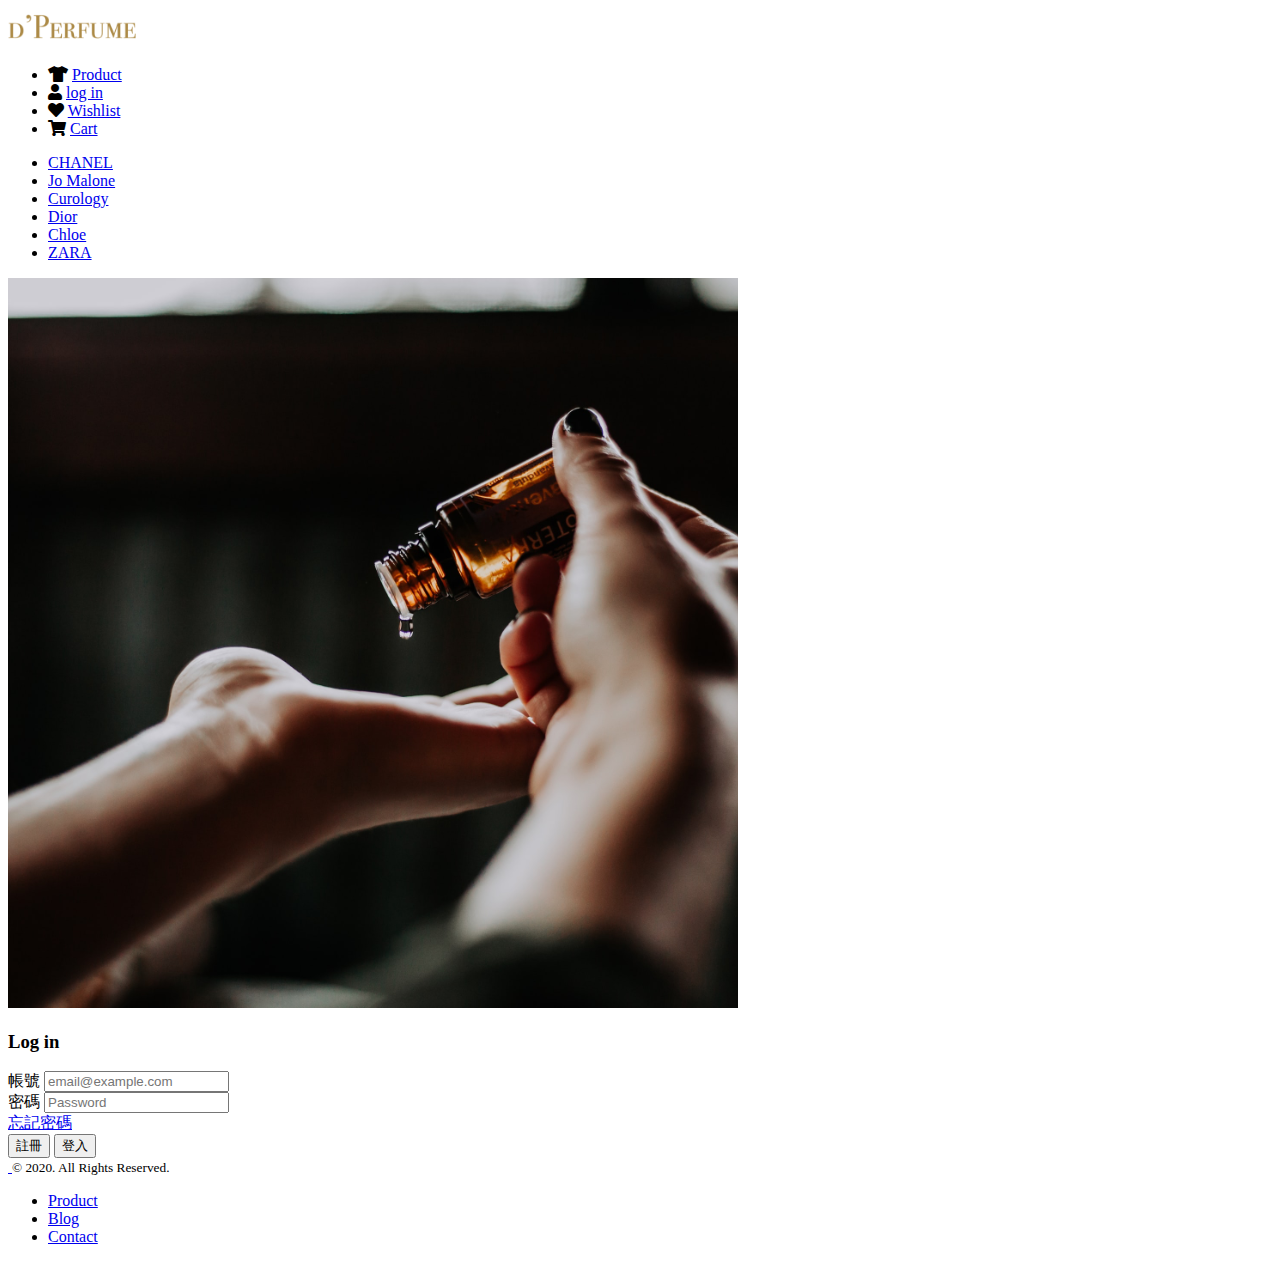
==== login.html @ bdcb9962 "登入畫面完成" ====
<!DOCTYPE html>
<html lang="en">

<head>
    <meta charset="UTF-8">
    <meta name="viewport" content="width=device-width, initial-scale=1.0">
    <link rel="stylesheet" href="css/all.css">
    <link rel="stylesheet" href="https://cdnjs.cloudflare.com/ajax/libs/font-awesome/5.14.0/css/all.min.css">
    <title>Document</title>
</head>

<body>
    <div class="container">
        <div class="row py-2">
            <div class="col-12 col-md-4 d-flex align-items-center">
                <a href="index.html">
                    <img class="mr-2 mr-md-8 img-fluid" src="img/Logo.png" alt="">
                </a>
            </div>
            <ul class="col-md-8 list-unstyled d-flex justify-content-end align-items-center mb-0 navList">
                <li class="nav-item d-flex align-items-center">
                    <i class="fas fa-tshirt text-info"></i>
                    <a class="nav-link text-info" href="product.html">Product</a>
                </li>
                <li class="nav-item d-flex align-items-center">
                    <i class="fas fa-user text-info"></i>
                    <a class="nav-link text-info" href="#">log in</a>
                </li>
                <li class="nav-item d-flex align-items-center">
                    <i class="fas fa-heart text-info"></i>
                    <a class="nav-link text-info" href="#">Wishlist</a>
                </li>
                <li class="nav-item d-flex align-items-center">
                    <i class="fas fa-shopping-cart text-info"></i>
                    <a class="nav-link text-info" href="#">Cart</a>
                </li>
            </ul>
        </div>
    </div>
    <div class="bg-primary mb-5">
        <div class="container">
            <div class="row">
                <ul class="nav col-10 list-unstyled">
                    <li class="nav-item">
                        <a class="nav-link text-white" href="#">CHANEL</a>
                    </li>
                    <li class="nav-item">
                        <a class="nav-link text-white" href="#">Jo Malone</a>
                    </li>
                    <li class="nav-item">
                        <a class="nav-link text-white" href="#">Curology</a>
                    </li>
                    <li class="nav-item">
                        <a class="nav-link text-white" href="#">Dior</a>
                    </li>
                    <li class="nav-item">
                        <a class="nav-link text-white" href="#">Chloe</a>
                    </li>
                    <li class="nav-item">
                        <a class="nav-link text-white" href="#">ZARA</a>
                    </li>
                </ul>
            </div>
        </div>
    </div>


    <div class="container mb-5">
        <div class="row  align-items-center">
            <div class="col-12 col-md-8">
                <img class="img-fluid" src="img/login.png" alt="">
            </div>

            <div class="col-12 col-md-4">
                <div class=" align-items-center">
                    <h3 class="mb-3">Log in</h3>
                    <form class="align-items-center">
                        <div class="form-group">
                            <label for="exampleInputEmail1">帳號</label>
                            <input type="email" class="form-control" id="exampleInputEmail1"
                                aria-describedby="emailHelp" placeholder="email@example.com">
                        </div>

                        <div class="form-group mb-4">
                            <label for="exampleInputPassword1">密碼</label>
                            <input type="password" class="form-control" id="exampleInputPassword1"
                                placeholder="Password">
                        </div>

                        <div class="d-flex justify-content-between align-items-center">
                            <a href="#">忘記密碼</a>
                            <div class="button">
                                <button class="btn btn-outline-primary my-2 my-sm-0" type="register">註冊</button>
                                <button class="btn btn-primary my-2 my-sm-0" type="login">登入</button>
                            </div>
                        </div>
                    </form>
                </div>
            </div>
        </div>
    </div>


    <div class="container-fluid footer">
        <div class="bg-primary">
            <div class="container py-3">
                <div class="row">
                    <div class="col-12 col-md-8 d-flex align-items-center">
                        <a href="index.html">
                            <img class="mr-2 mr-md-8 img-fluid" src="img/logo_white.png" alt="">
                        </a>
                        <small class="text-white">© 2020. All Rights Reserved.</small>
                    </div>
                    <ul class="col-md-4 list-unstyled d-flex justify-content-end align-items-center mb-0 navList">
                        <li><a href="product.html" class="text-white">Product</a></li>
                        <li><a href="#" class="text-white">Blog</a></li>
                        <li><a href="#" class="text-white">Contact</a></li>
                    </ul>
                </div>
            </div>
        </div>
    </div>
</body>

</html>
---- css/all.css ----
/* No CSS *//*# sourceMappingURL=all.css.map */
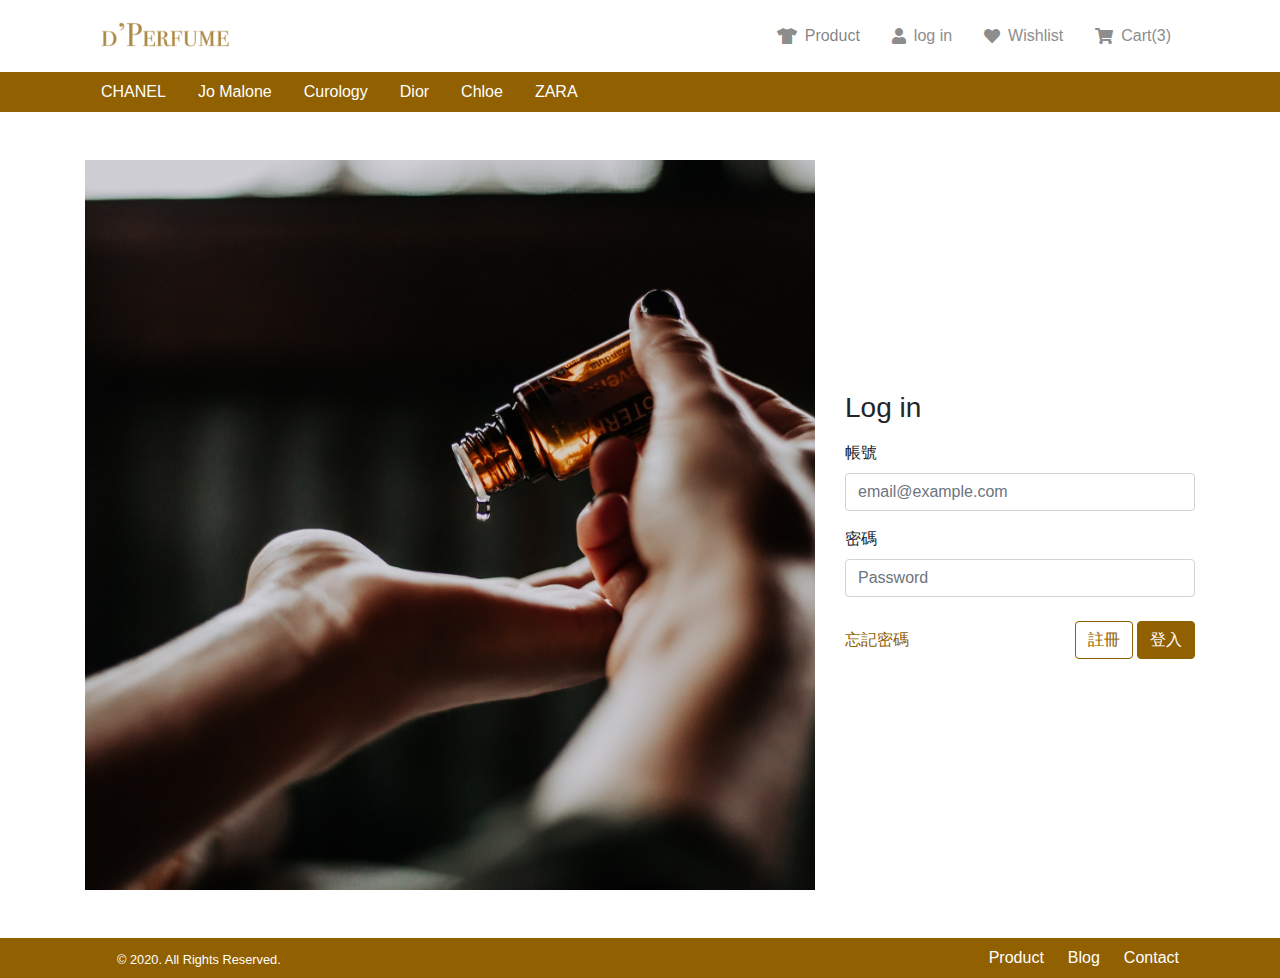
==== commit e6d7bd74: "更新header" ====
--- a/login.html
+++ b/login.html
@@ -6,41 +6,80 @@
     <meta name="viewport" content="width=device-width, initial-scale=1.0">
     <link rel="stylesheet" href="css/all.css">
     <link rel="stylesheet" href="https://cdnjs.cloudflare.com/ajax/libs/font-awesome/5.14.0/css/all.min.css">
-    <title>Document</title>
+    <title>d'Perfume -登入-</title>
 </head>
 
 <body>
+
+    <!--header-->
     <div class="container">
-        <div class="row py-2">
-            <div class="col-12 col-md-4 d-flex align-items-center">
-                <a href="index.html">
-                    <img class="mr-2 mr-md-8 img-fluid" src="img/Logo.png" alt="">
+        <nav class="navbar navbar-expand-lg navbar-light">
+            <h1 class="navbar-brand col-4 logo mt-2">
+                <a href="index.html">d'Perfume</a>
+            </h1>
+
+            <div class="collapse navbar-collapse justify-content-end" id="navbarTogglerDemo">
+                <ul class="navbar-nav">
+                    <li class="nav-item d-flex align-items-center mr-4">
+                        <i class="fas fa-tshirt text-gray"></i>
+                        <a class="nav-link text-gary" href="product.html">Product</a>
+                    </li>
+                    <li class="nav-item d-flex align-items-center mr-4">
+                        <i class="fas fa-user text-gray"></i>
+                        <a class="nav-link text-gray" href="login.html">log in</a>
+                    </li>
+                    <li class="nav-item d-flex align-items-center mr-4">
+                        <i class="fas fa-heart text-gray"></i>
+                        <a class="nav-link text-gray" href="#">Wishlist</a>
+                    </li>
+                    <li class="nav-item d-flex align-items-center">
+                        <i class="fas fa-shopping-cart text-gray"></i>
+                        <a class="nav-link text-gray" href="#">Cart(3)</a>
+                    </li>
+                </ul>
+            </div>
+
+            <div class="d-lg-none d-flex">
+                <a href="#" class="cart d-flex align-items-center mr-2">
+                    <i class="fas fa fa-shopping-cart text-gray"></i>
+                    <span
+                        class="cart-basket d-flex align-items-center justify-content-center bg-primary text-white">3</span>
                 </a>
+                <button class="navbar-toggler border-0 btn" type="button" data-toggle="collapse"
+                    data-target="#navbarTogglerDemo02" aria-controls="navbarSupportedContent" aria-expanded="false"
+                    aria-label="Toggle navigation">
+                    <span class="navbar-toggler-icon"></span>
+                </button>
             </div>
-            <ul class="col-md-8 list-unstyled d-flex justify-content-end align-items-center mb-0 navList">
-                <li class="nav-item d-flex align-items-center">
-                    <i class="fas fa-tshirt text-info"></i>
-                    <a class="nav-link text-info" href="product.html">Product</a>
-                </li>
-                <li class="nav-item d-flex align-items-center">
-                    <i class="fas fa-user text-info"></i>
-                    <a class="nav-link text-info" href="#">log in</a>
-                </li>
-                <li class="nav-item d-flex align-items-center">
-                    <i class="fas fa-heart text-info"></i>
-                    <a class="nav-link text-info" href="#">Wishlist</a>
-                </li>
-                <li class="nav-item d-flex align-items-center">
-                    <i class="fas fa-shopping-cart text-info"></i>
-                    <a class="nav-link text-info" href="#">Cart</a>
-                </li>
-            </ul>
-        </div>
+        </nav>
     </div>
+
+    <!--header 漢堡選單列表-->
+    <div class="container-fluid px-0 navbar-collapse collapse" id="navbarTogglerDemo02">
+        <ul class="navbar-nav">
+            <li class="nav-item bg-secondary text-center border-bottom border-white">
+                <a class="nav-link text-white py-3" href="product.html">Product</a>
+            </li>
+            <li class="nav-item bg-secondary text-center border-bottom border-white">
+                <a class="nav-link text-white py-3" href="#">Wishlist</a>
+            </li>
+            <li class="nav-item bg-secondary text-center border-bottom border-white">
+                <a class="nav-link text-white py-3" href="#">Blog</a>
+            </li>
+            <li class="nav-item bg-secondary text-center border-bottom border-white">
+                <a class="nav-link text-white py-3" href="#">Contact</a>
+            </li>
+            <li class="nav-item bg-secondary text-center">
+                <a class="nav-link text-white py-3" href="login.html">Log in</a>
+            </li>
+        </ul>
+    </div>
+
+    <!--品牌選單-->
     <div class="bg-primary mb-5">
         <div class="container">
-            <div class="row">
-                <ul class="nav col-10 list-unstyled">
+            <div class="row no-gutters">
+                <ul class="nav list-unstyled">
                     <li class="nav-item">
                         <a class="nav-link text-white" href="#">CHANEL</a>
                     </li>
@@ -90,8 +129,8 @@
                         <div class="d-flex justify-content-between align-items-center">
                             <a href="#">忘記密碼</a>
                             <div class="button">
-                                <button class="btn btn-outline-primary my-2 my-sm-0" type="register">註冊</button>
-                                <button class="btn btn-primary my-2 my-sm-0" type="login">登入</button>
+                                <button class="btn btn-outline-primary my-2 my-sm-0" type="button">註冊</button>
+                                <button class="btn btn-primary my-2 my-sm-0" type="button" onclick="location.href='myPage.html'">登入</button>
                             </div>
                         </div>
                     </form>
@@ -101,25 +140,46 @@
     </div>
 
 
-    <div class="container-fluid footer">
-        <div class="bg-primary">
-            <div class="container py-3">
-                <div class="row">
-                    <div class="col-12 col-md-8 d-flex align-items-center">
-                        <a href="index.html">
-                            <img class="mr-2 mr-md-8 img-fluid" src="img/logo_white.png" alt="">
-                        </a>
-                        <small class="text-white">© 2020. All Rights Reserved.</small>
-                    </div>
-                    <ul class="col-md-4 list-unstyled d-flex justify-content-end align-items-center mb-0 navList">
-                        <li><a href="product.html" class="text-white">Product</a></li>
-                        <li><a href="#" class="text-white">Blog</a></li>
-                        <li><a href="#" class="text-white">Contact</a></li>
+    <!--footer-->
+    <div class="bg-primary">
+        <div class="container">
+            <nav class="navbar navbar-expand-lg navbar-light">
+                <div class="d-flex align-items-center">
+                    <a href="index.html">
+                        <img class="mr-3" src="img/logo_white.png" alt="">
+                    </a>
+                    <small class="text-white mt-1">© 2020. All Rights Reserved.</small>
+                </div>
+                <div class="collapse navbar-collapse justify-content-end">
+                    <ul class="navbar-nav">
+                        <li class="nav-item mr-4">
+                            <a href="product.html" class="text-white">Product</a>
+                        </li>
+                        <li class="nav-item mr-4">
+                            <a href="#" class="text-white">Blog</a>
+                        </li>
+                        <li class="nav-item">
+                            <a href="#" class="text-white">Contact</a>
+                        </li>
                     </ul>
                 </div>
-            </div>
+            </nav>
         </div>
     </div>
+
+
+
+    <script src="https://code.jquery.com/jquery-3.2.1.slim.min.js"
+        integrity="sha384-KJ3o2DKtIkvYIK3UENzmM7KCkRr/rE9/Qpg6aAZGJwFDMVNA/GpGFF93hXpG5KkN"
+        crossorigin="anonymous"></script>
+    <script src="https://cdnjs.cloudflare.com/ajax/libs/popper.js/1.12.9/umd/popper.min.js"
+        integrity="sha384-ApNbgh9B+Y1QKtv3Rn7W3mgPxhU9K/ScQsAP7hUibX39j7fakFPskvXusvfa0b4Q"
+        crossorigin="anonymous"></script>
+    <script src="https://maxcdn.bootstrapcdn.com/bootstrap/4.0.0/js/bootstrap.min.js"
+        integrity="sha384-JZR6Spejh4U02d8jOt6vLEHfe/JQGiRRSQQxSfFWpi1MquVdAyjUar5+76PVCmYl"
+        crossorigin="anonymous"></script>
+
+
 </body>
 
 </html>--- a/css/all.css
+++ b/css/all.css
@@ -1 +1,11240 @@
-/* No CSS *//*# sourceMappingURL=all.css.map */+/*!
+ * Bootstrap v4.5.2 (https://getbootstrap.com/)
+ * Copyright 2011-2020 The Bootstrap Authors
+ * Copyright 2011-2020 Twitter, Inc.
+ * Licensed under MIT (https://github.com/twbs/bootstrap/blob/main/LICENSE)
+ */
+:root {
+  --blue: #007bff;
+  --indigo: #6610f2;
+  --purple: #6f42c1;
+  --pink: #e83e8c;
+  --red: #dc3545;
+  --orange: #fd7e14;
+  --yellow: #ffc107;
+  --green: #28a745;
+  --teal: #20c997;
+  --cyan: #17a2b8;
+  --white: #fff;
+  --gray: #8D8D8D;
+  --gray-dark: #343a40;
+  --coffee: #916000;
+  --black: #000;
+  --primary: #916000;
+  --secondary: #adb5bd;
+  --success: #28a745;
+  --info: #17a2b8;
+  --warning: #ffc107;
+  --danger: #dc3545;
+  --light: #f8f9fa;
+  --dark: #343a40;
+  --black: #000;
+  --gray: #8D8D8D;
+  --breakpoint-xs: 0;
+  --breakpoint-sm: 576px;
+  --breakpoint-md: 768px;
+  --breakpoint-lg: 992px;
+  --breakpoint-xl: 1200px;
+  --font-family-sans-serif: -apple-system, BlinkMacSystemFont, "Segoe UI", "Microsoft JhengHei", Roboto, "Helvetica Neue", Arial, sans-serif;
+  --font-family-monospace: SFMono-Regular, Menlo, Monaco, Consolas, "Liberation Mono", "Courier New", monospace;
+}
+
+*,
+*::before,
+*::after {
+  -webkit-box-sizing: border-box;
+          box-sizing: border-box;
+}
+
+html {
+  font-family: sans-serif;
+  line-height: 1.15;
+  -webkit-text-size-adjust: 100%;
+  -webkit-tap-highlight-color: rgba(0, 0, 0, 0);
+}
+
+article, aside, figcaption, figure, footer, header, hgroup, main, nav, section {
+  display: block;
+}
+
+body {
+  margin: 0;
+  font-family: -apple-system, BlinkMacSystemFont, "Segoe UI", "Microsoft JhengHei", Roboto, "Helvetica Neue", Arial, sans-serif;
+  font-size: 1rem;
+  font-weight: 400;
+  line-height: 1.5;
+  color: #212529;
+  text-align: left;
+  background-color: #fff;
+}
+
+[tabindex="-1"]:focus:not(:focus-visible) {
+  outline: 0 !important;
+}
+
+hr {
+  -webkit-box-sizing: content-box;
+          box-sizing: content-box;
+  height: 0;
+  overflow: visible;
+}
+
+h1, h2, h3, h4, h5, h6 {
+  margin-top: 0;
+  margin-bottom: 0.5rem;
+}
+
+p {
+  margin-top: 0;
+  margin-bottom: 1rem;
+}
+
+abbr[title],
+abbr[data-original-title] {
+  text-decoration: underline;
+  -webkit-text-decoration: underline dotted;
+          text-decoration: underline dotted;
+  cursor: help;
+  border-bottom: 0;
+  text-decoration-skip-ink: none;
+}
+
+address {
+  margin-bottom: 1rem;
+  font-style: normal;
+  line-height: inherit;
+}
+
+ol,
+ul,
+dl {
+  margin-top: 0;
+  margin-bottom: 1rem;
+}
+
+ol ol,
+ul ul,
+ol ul,
+ul ol {
+  margin-bottom: 0;
+}
+
+dt {
+  font-weight: 700;
+}
+
+dd {
+  margin-bottom: .5rem;
+  margin-left: 0;
+}
+
+blockquote {
+  margin: 0 0 1rem;
+}
+
+b,
+strong {
+  font-weight: bolder;
+}
+
+small {
+  font-size: 80%;
+}
+
+sub,
+sup {
+  position: relative;
+  font-size: 75%;
+  line-height: 0;
+  vertical-align: baseline;
+}
+
+sub {
+  bottom: -.25em;
+}
+
+sup {
+  top: -.5em;
+}
+
+a {
+  color: #916000;
+  text-decoration: none;
+  background-color: transparent;
+}
+
+a:hover {
+  color: #452d00;
+  text-decoration: underline;
+}
+
+a:not([href]):not([class]) {
+  color: inherit;
+  text-decoration: none;
+}
+
+a:not([href]):not([class]):hover {
+  color: inherit;
+  text-decoration: none;
+}
+
+pre,
+code,
+kbd,
+samp {
+  font-family: SFMono-Regular, Menlo, Monaco, Consolas, "Liberation Mono", "Courier New", monospace;
+  font-size: 1em;
+}
+
+pre {
+  margin-top: 0;
+  margin-bottom: 1rem;
+  overflow: auto;
+  -ms-overflow-style: scrollbar;
+}
+
+figure {
+  margin: 0 0 1rem;
+}
+
+img {
+  vertical-align: middle;
+  border-style: none;
+}
+
+svg {
+  overflow: hidden;
+  vertical-align: middle;
+}
+
+table {
+  border-collapse: collapse;
+}
+
+caption {
+  padding-top: 0.75rem;
+  padding-bottom: 0.75rem;
+  color: #6c757d;
+  text-align: left;
+  caption-side: bottom;
+}
+
+th {
+  text-align: inherit;
+}
+
+label {
+  display: inline-block;
+  margin-bottom: 0.5rem;
+}
+
+button {
+  border-radius: 0;
+}
+
+button:focus {
+  outline: 1px dotted;
+  outline: 5px auto -webkit-focus-ring-color;
+}
+
+input,
+button,
+select,
+optgroup,
+textarea {
+  margin: 0;
+  font-family: inherit;
+  font-size: inherit;
+  line-height: inherit;
+}
+
+button,
+input {
+  overflow: visible;
+}
+
+button,
+select {
+  text-transform: none;
+}
+
+[role="button"] {
+  cursor: pointer;
+}
+
+select {
+  word-wrap: normal;
+}
+
+button,
+[type="button"],
+[type="reset"],
+[type="submit"] {
+  -webkit-appearance: button;
+}
+
+button:not(:disabled),
+[type="button"]:not(:disabled),
+[type="reset"]:not(:disabled),
+[type="submit"]:not(:disabled) {
+  cursor: pointer;
+}
+
+button::-moz-focus-inner,
+[type="button"]::-moz-focus-inner,
+[type="reset"]::-moz-focus-inner,
+[type="submit"]::-moz-focus-inner {
+  padding: 0;
+  border-style: none;
+}
+
+input[type="radio"],
+input[type="checkbox"] {
+  -webkit-box-sizing: border-box;
+          box-sizing: border-box;
+  padding: 0;
+}
+
+textarea {
+  overflow: auto;
+  resize: vertical;
+}
+
+fieldset {
+  min-width: 0;
+  padding: 0;
+  margin: 0;
+  border: 0;
+}
+
+legend {
+  display: block;
+  width: 100%;
+  max-width: 100%;
+  padding: 0;
+  margin-bottom: .5rem;
+  font-size: 1.5rem;
+  line-height: inherit;
+  color: inherit;
+  white-space: normal;
+}
+
+progress {
+  vertical-align: baseline;
+}
+
+[type="number"]::-webkit-inner-spin-button,
+[type="number"]::-webkit-outer-spin-button {
+  height: auto;
+}
+
+[type="search"] {
+  outline-offset: -2px;
+  -webkit-appearance: none;
+}
+
+[type="search"]::-webkit-search-decoration {
+  -webkit-appearance: none;
+}
+
+::-webkit-file-upload-button {
+  font: inherit;
+  -webkit-appearance: button;
+}
+
+output {
+  display: inline-block;
+}
+
+summary {
+  display: list-item;
+  cursor: pointer;
+}
+
+template {
+  display: none;
+}
+
+[hidden] {
+  display: none !important;
+}
+
+h1, h2, h3, h4, h5, h6,
+.h1, .h2, .h3, .h4, .h5, .h6 {
+  margin-bottom: 0.5rem;
+  font-weight: 500;
+  line-height: 1.2;
+}
+
+h1, .h1 {
+  font-size: 2.5rem;
+}
+
+h2, .h2 {
+  font-size: 2rem;
+}
+
+h3, .h3 {
+  font-size: 1.75rem;
+}
+
+h4, .h4 {
+  font-size: 1.5rem;
+}
+
+h5, .h5 {
+  font-size: 1.25rem;
+}
+
+h6, .h6 {
+  font-size: 1rem;
+}
+
+.lead {
+  font-size: 1.25rem;
+  font-weight: 300;
+}
+
+.display-1 {
+  font-size: 6rem;
+  font-weight: 300;
+  line-height: 1.2;
+}
+
+.display-2 {
+  font-size: 5.5rem;
+  font-weight: 300;
+  line-height: 1.2;
+}
+
+.display-3 {
+  font-size: 4.5rem;
+  font-weight: 300;
+  line-height: 1.2;
+}
+
+.display-4 {
+  font-size: 3.5rem;
+  font-weight: 300;
+  line-height: 1.2;
+}
+
+hr {
+  margin-top: 1rem;
+  margin-bottom: 1rem;
+  border: 0;
+  border-top: 1px solid rgba(0, 0, 0, 0.1);
+}
+
+small,
+.small {
+  font-size: 80%;
+  font-weight: 400;
+}
+
+mark,
+.mark {
+  padding: 0.2em;
+  background-color: #fcf8e3;
+}
+
+.list-unstyled {
+  padding-left: 0;
+  list-style: none;
+}
+
+.list-inline {
+  padding-left: 0;
+  list-style: none;
+}
+
+.list-inline-item {
+  display: inline-block;
+}
+
+.list-inline-item:not(:last-child) {
+  margin-right: 0.5rem;
+}
+
+.initialism {
+  font-size: 90%;
+  text-transform: uppercase;
+}
+
+.blockquote {
+  margin-bottom: 1rem;
+  font-size: 1.25rem;
+}
+
+.blockquote-footer {
+  display: block;
+  font-size: 80%;
+  color: #6c757d;
+}
+
+.blockquote-footer::before {
+  content: "\2014\00A0";
+}
+
+.img-fluid {
+  max-width: 100%;
+  height: auto;
+}
+
+.img-thumbnail {
+  padding: 0.25rem;
+  background-color: #fff;
+  border: 1px solid #dee2e6;
+  border-radius: 0.25rem;
+  max-width: 100%;
+  height: auto;
+}
+
+.figure {
+  display: inline-block;
+}
+
+.figure-img {
+  margin-bottom: 0.5rem;
+  line-height: 1;
+}
+
+.figure-caption {
+  font-size: 90%;
+  color: #6c757d;
+}
+
+code {
+  font-size: 87.5%;
+  color: #e83e8c;
+  word-wrap: break-word;
+}
+
+a > code {
+  color: inherit;
+}
+
+kbd {
+  padding: 0.2rem 0.4rem;
+  font-size: 87.5%;
+  color: #fff;
+  background-color: #212529;
+  border-radius: 0.2rem;
+}
+
+kbd kbd {
+  padding: 0;
+  font-size: 100%;
+  font-weight: 700;
+}
+
+pre {
+  display: block;
+  font-size: 87.5%;
+  color: #212529;
+}
+
+pre code {
+  font-size: inherit;
+  color: inherit;
+  word-break: normal;
+}
+
+.pre-scrollable {
+  max-height: 340px;
+  overflow-y: scroll;
+}
+
+.container,
+.container-fluid,
+.container-sm,
+.container-md,
+.container-lg,
+.container-xl {
+  width: 100%;
+  padding-right: 15px;
+  padding-left: 15px;
+  margin-right: auto;
+  margin-left: auto;
+}
+
+@media (min-width: 576px) {
+  .container, .container-sm {
+    max-width: 540px;
+  }
+}
+
+@media (min-width: 768px) {
+  .container, .container-sm, .container-md {
+    max-width: 720px;
+  }
+}
+
+@media (min-width: 992px) {
+  .container, .container-sm, .container-md, .container-lg {
+    max-width: 960px;
+  }
+}
+
+@media (min-width: 1200px) {
+  .container, .container-sm, .container-md, .container-lg, .container-xl {
+    max-width: 1140px;
+  }
+}
+
+.row {
+  display: -webkit-box;
+  display: -ms-flexbox;
+  display: flex;
+  -ms-flex-wrap: wrap;
+      flex-wrap: wrap;
+  margin-right: -15px;
+  margin-left: -15px;
+}
+
+.no-gutters {
+  margin-right: 0;
+  margin-left: 0;
+}
+
+.no-gutters > .col,
+.no-gutters > [class*="col-"] {
+  padding-right: 0;
+  padding-left: 0;
+}
+
+.col-1, .col-2, .col-3, .col-4, .col-5, .col-6, .col-7, .col-8, .col-9, .col-10, .col-11, .col-12, .col,
+.col-auto, .col-sm-1, .col-sm-2, .col-sm-3, .col-sm-4, .col-sm-5, .col-sm-6, .col-sm-7, .col-sm-8, .col-sm-9, .col-sm-10, .col-sm-11, .col-sm-12, .col-sm,
+.col-sm-auto, .col-md-1, .col-md-2, .col-md-3, .col-md-4, .col-md-5, .col-md-6, .col-md-7, .col-md-8, .col-md-9, .col-md-10, .col-md-11, .col-md-12, .col-md,
+.col-md-auto, .col-lg-1, .col-lg-2, .col-lg-3, .col-lg-4, .col-lg-5, .col-lg-6, .col-lg-7, .col-lg-8, .col-lg-9, .col-lg-10, .col-lg-11, .col-lg-12, .col-lg,
+.col-lg-auto, .col-xl-1, .col-xl-2, .col-xl-3, .col-xl-4, .col-xl-5, .col-xl-6, .col-xl-7, .col-xl-8, .col-xl-9, .col-xl-10, .col-xl-11, .col-xl-12, .col-xl,
+.col-xl-auto {
+  position: relative;
+  width: 100%;
+  padding-right: 15px;
+  padding-left: 15px;
+}
+
+.col {
+  -ms-flex-preferred-size: 0;
+      flex-basis: 0;
+  -webkit-box-flex: 1;
+      -ms-flex-positive: 1;
+          flex-grow: 1;
+  max-width: 100%;
+}
+
+.row-cols-1 > * {
+  -webkit-box-flex: 0;
+      -ms-flex: 0 0 100%;
+          flex: 0 0 100%;
+  max-width: 100%;
+}
+
+.row-cols-2 > * {
+  -webkit-box-flex: 0;
+      -ms-flex: 0 0 50%;
+          flex: 0 0 50%;
+  max-width: 50%;
+}
+
+.row-cols-3 > * {
+  -webkit-box-flex: 0;
+      -ms-flex: 0 0 33.33333%;
+          flex: 0 0 33.33333%;
+  max-width: 33.33333%;
+}
+
+.row-cols-4 > * {
+  -webkit-box-flex: 0;
+      -ms-flex: 0 0 25%;
+          flex: 0 0 25%;
+  max-width: 25%;
+}
+
+.row-cols-5 > * {
+  -webkit-box-flex: 0;
+      -ms-flex: 0 0 20%;
+          flex: 0 0 20%;
+  max-width: 20%;
+}
+
+.row-cols-6 > * {
+  -webkit-box-flex: 0;
+      -ms-flex: 0 0 16.66667%;
+          flex: 0 0 16.66667%;
+  max-width: 16.66667%;
+}
+
+.col-auto {
+  -webkit-box-flex: 0;
+      -ms-flex: 0 0 auto;
+          flex: 0 0 auto;
+  width: auto;
+  max-width: 100%;
+}
+
+.col-1 {
+  -webkit-box-flex: 0;
+      -ms-flex: 0 0 8.33333%;
+          flex: 0 0 8.33333%;
+  max-width: 8.33333%;
+}
+
+.col-2 {
+  -webkit-box-flex: 0;
+      -ms-flex: 0 0 16.66667%;
+          flex: 0 0 16.66667%;
+  max-width: 16.66667%;
+}
+
+.col-3 {
+  -webkit-box-flex: 0;
+      -ms-flex: 0 0 25%;
+          flex: 0 0 25%;
+  max-width: 25%;
+}
+
+.col-4 {
+  -webkit-box-flex: 0;
+      -ms-flex: 0 0 33.33333%;
+          flex: 0 0 33.33333%;
+  max-width: 33.33333%;
+}
+
+.col-5 {
+  -webkit-box-flex: 0;
+      -ms-flex: 0 0 41.66667%;
+          flex: 0 0 41.66667%;
+  max-width: 41.66667%;
+}
+
+.col-6 {
+  -webkit-box-flex: 0;
+      -ms-flex: 0 0 50%;
+          flex: 0 0 50%;
+  max-width: 50%;
+}
+
+.col-7 {
+  -webkit-box-flex: 0;
+      -ms-flex: 0 0 58.33333%;
+          flex: 0 0 58.33333%;
+  max-width: 58.33333%;
+}
+
+.col-8 {
+  -webkit-box-flex: 0;
+      -ms-flex: 0 0 66.66667%;
+          flex: 0 0 66.66667%;
+  max-width: 66.66667%;
+}
+
+.col-9 {
+  -webkit-box-flex: 0;
+      -ms-flex: 0 0 75%;
+          flex: 0 0 75%;
+  max-width: 75%;
+}
+
+.col-10 {
+  -webkit-box-flex: 0;
+      -ms-flex: 0 0 83.33333%;
+          flex: 0 0 83.33333%;
+  max-width: 83.33333%;
+}
+
+.col-11 {
+  -webkit-box-flex: 0;
+      -ms-flex: 0 0 91.66667%;
+          flex: 0 0 91.66667%;
+  max-width: 91.66667%;
+}
+
+.col-12 {
+  -webkit-box-flex: 0;
+      -ms-flex: 0 0 100%;
+          flex: 0 0 100%;
+  max-width: 100%;
+}
+
+.order-first {
+  -webkit-box-ordinal-group: 0;
+      -ms-flex-order: -1;
+          order: -1;
+}
+
+.order-last {
+  -webkit-box-ordinal-group: 14;
+      -ms-flex-order: 13;
+          order: 13;
+}
+
+.order-0 {
+  -webkit-box-ordinal-group: 1;
+      -ms-flex-order: 0;
+          order: 0;
+}
+
+.order-1 {
+  -webkit-box-ordinal-group: 2;
+      -ms-flex-order: 1;
+          order: 1;
+}
+
+.order-2 {
+  -webkit-box-ordinal-group: 3;
+      -ms-flex-order: 2;
+          order: 2;
+}
+
+.order-3 {
+  -webkit-box-ordinal-group: 4;
+      -ms-flex-order: 3;
+          order: 3;
+}
+
+.order-4 {
+  -webkit-box-ordinal-group: 5;
+      -ms-flex-order: 4;
+          order: 4;
+}
+
+.order-5 {
+  -webkit-box-ordinal-group: 6;
+      -ms-flex-order: 5;
+          order: 5;
+}
+
+.order-6 {
+  -webkit-box-ordinal-group: 7;
+      -ms-flex-order: 6;
+          order: 6;
+}
+
+.order-7 {
+  -webkit-box-ordinal-group: 8;
+      -ms-flex-order: 7;
+          order: 7;
+}
+
+.order-8 {
+  -webkit-box-ordinal-group: 9;
+      -ms-flex-order: 8;
+          order: 8;
+}
+
+.order-9 {
+  -webkit-box-ordinal-group: 10;
+      -ms-flex-order: 9;
+          order: 9;
+}
+
+.order-10 {
+  -webkit-box-ordinal-group: 11;
+      -ms-flex-order: 10;
+          order: 10;
+}
+
+.order-11 {
+  -webkit-box-ordinal-group: 12;
+      -ms-flex-order: 11;
+          order: 11;
+}
+
+.order-12 {
+  -webkit-box-ordinal-group: 13;
+      -ms-flex-order: 12;
+          order: 12;
+}
+
+.offset-1 {
+  margin-left: 8.33333%;
+}
+
+.offset-2 {
+  margin-left: 16.66667%;
+}
+
+.offset-3 {
+  margin-left: 25%;
+}
+
+.offset-4 {
+  margin-left: 33.33333%;
+}
+
+.offset-5 {
+  margin-left: 41.66667%;
+}
+
+.offset-6 {
+  margin-left: 50%;
+}
+
+.offset-7 {
+  margin-left: 58.33333%;
+}
+
+.offset-8 {
+  margin-left: 66.66667%;
+}
+
+.offset-9 {
+  margin-left: 75%;
+}
+
+.offset-10 {
+  margin-left: 83.33333%;
+}
+
+.offset-11 {
+  margin-left: 91.66667%;
+}
+
+@media (min-width: 576px) {
+  .col-sm {
+    -ms-flex-preferred-size: 0;
+        flex-basis: 0;
+    -webkit-box-flex: 1;
+        -ms-flex-positive: 1;
+            flex-grow: 1;
+    max-width: 100%;
+  }
+  .row-cols-sm-1 > * {
+    -webkit-box-flex: 0;
+        -ms-flex: 0 0 100%;
+            flex: 0 0 100%;
+    max-width: 100%;
+  }
+  .row-cols-sm-2 > * {
+    -webkit-box-flex: 0;
+        -ms-flex: 0 0 50%;
+            flex: 0 0 50%;
+    max-width: 50%;
+  }
+  .row-cols-sm-3 > * {
+    -webkit-box-flex: 0;
+        -ms-flex: 0 0 33.33333%;
+            flex: 0 0 33.33333%;
+    max-width: 33.33333%;
+  }
+  .row-cols-sm-4 > * {
+    -webkit-box-flex: 0;
+        -ms-flex: 0 0 25%;
+            flex: 0 0 25%;
+    max-width: 25%;
+  }
+  .row-cols-sm-5 > * {
+    -webkit-box-flex: 0;
+        -ms-flex: 0 0 20%;
+            flex: 0 0 20%;
+    max-width: 20%;
+  }
+  .row-cols-sm-6 > * {
+    -webkit-box-flex: 0;
+        -ms-flex: 0 0 16.66667%;
+            flex: 0 0 16.66667%;
+    max-width: 16.66667%;
+  }
+  .col-sm-auto {
+    -webkit-box-flex: 0;
+        -ms-flex: 0 0 auto;
+            flex: 0 0 auto;
+    width: auto;
+    max-width: 100%;
+  }
+  .col-sm-1 {
+    -webkit-box-flex: 0;
+        -ms-flex: 0 0 8.33333%;
+            flex: 0 0 8.33333%;
+    max-width: 8.33333%;
+  }
+  .col-sm-2 {
+    -webkit-box-flex: 0;
+        -ms-flex: 0 0 16.66667%;
+            flex: 0 0 16.66667%;
+    max-width: 16.66667%;
+  }
+  .col-sm-3 {
+    -webkit-box-flex: 0;
+        -ms-flex: 0 0 25%;
+            flex: 0 0 25%;
+    max-width: 25%;
+  }
+  .col-sm-4 {
+    -webkit-box-flex: 0;
+        -ms-flex: 0 0 33.33333%;
+            flex: 0 0 33.33333%;
+    max-width: 33.33333%;
+  }
+  .col-sm-5 {
+    -webkit-box-flex: 0;
+        -ms-flex: 0 0 41.66667%;
+            flex: 0 0 41.66667%;
+    max-width: 41.66667%;
+  }
+  .col-sm-6 {
+    -webkit-box-flex: 0;
+        -ms-flex: 0 0 50%;
+            flex: 0 0 50%;
+    max-width: 50%;
+  }
+  .col-sm-7 {
+    -webkit-box-flex: 0;
+        -ms-flex: 0 0 58.33333%;
+            flex: 0 0 58.33333%;
+    max-width: 58.33333%;
+  }
+  .col-sm-8 {
+    -webkit-box-flex: 0;
+        -ms-flex: 0 0 66.66667%;
+            flex: 0 0 66.66667%;
+    max-width: 66.66667%;
+  }
+  .col-sm-9 {
+    -webkit-box-flex: 0;
+        -ms-flex: 0 0 75%;
+            flex: 0 0 75%;
+    max-width: 75%;
+  }
+  .col-sm-10 {
+    -webkit-box-flex: 0;
+        -ms-flex: 0 0 83.33333%;
+            flex: 0 0 83.33333%;
+    max-width: 83.33333%;
+  }
+  .col-sm-11 {
+    -webkit-box-flex: 0;
+        -ms-flex: 0 0 91.66667%;
+            flex: 0 0 91.66667%;
+    max-width: 91.66667%;
+  }
+  .col-sm-12 {
+    -webkit-box-flex: 0;
+        -ms-flex: 0 0 100%;
+            flex: 0 0 100%;
+    max-width: 100%;
+  }
+  .order-sm-first {
+    -webkit-box-ordinal-group: 0;
+        -ms-flex-order: -1;
+            order: -1;
+  }
+  .order-sm-last {
+    -webkit-box-ordinal-group: 14;
+        -ms-flex-order: 13;
+            order: 13;
+  }
+  .order-sm-0 {
+    -webkit-box-ordinal-group: 1;
+        -ms-flex-order: 0;
+            order: 0;
+  }
+  .order-sm-1 {
+    -webkit-box-ordinal-group: 2;
+        -ms-flex-order: 1;
+            order: 1;
+  }
+  .order-sm-2 {
+    -webkit-box-ordinal-group: 3;
+        -ms-flex-order: 2;
+            order: 2;
+  }
+  .order-sm-3 {
+    -webkit-box-ordinal-group: 4;
+        -ms-flex-order: 3;
+            order: 3;
+  }
+  .order-sm-4 {
+    -webkit-box-ordinal-group: 5;
+        -ms-flex-order: 4;
+            order: 4;
+  }
+  .order-sm-5 {
+    -webkit-box-ordinal-group: 6;
+        -ms-flex-order: 5;
+            order: 5;
+  }
+  .order-sm-6 {
+    -webkit-box-ordinal-group: 7;
+        -ms-flex-order: 6;
+            order: 6;
+  }
+  .order-sm-7 {
+    -webkit-box-ordinal-group: 8;
+        -ms-flex-order: 7;
+            order: 7;
+  }
+  .order-sm-8 {
+    -webkit-box-ordinal-group: 9;
+        -ms-flex-order: 8;
+            order: 8;
+  }
+  .order-sm-9 {
+    -webkit-box-ordinal-group: 10;
+        -ms-flex-order: 9;
+            order: 9;
+  }
+  .order-sm-10 {
+    -webkit-box-ordinal-group: 11;
+        -ms-flex-order: 10;
+            order: 10;
+  }
+  .order-sm-11 {
+    -webkit-box-ordinal-group: 12;
+        -ms-flex-order: 11;
+            order: 11;
+  }
+  .order-sm-12 {
+    -webkit-box-ordinal-group: 13;
+        -ms-flex-order: 12;
+            order: 12;
+  }
+  .offset-sm-0 {
+    margin-left: 0;
+  }
+  .offset-sm-1 {
+    margin-left: 8.33333%;
+  }
+  .offset-sm-2 {
+    margin-left: 16.66667%;
+  }
+  .offset-sm-3 {
+    margin-left: 25%;
+  }
+  .offset-sm-4 {
+    margin-left: 33.33333%;
+  }
+  .offset-sm-5 {
+    margin-left: 41.66667%;
+  }
+  .offset-sm-6 {
+    margin-left: 50%;
+  }
+  .offset-sm-7 {
+    margin-left: 58.33333%;
+  }
+  .offset-sm-8 {
+    margin-left: 66.66667%;
+  }
+  .offset-sm-9 {
+    margin-left: 75%;
+  }
+  .offset-sm-10 {
+    margin-left: 83.33333%;
+  }
+  .offset-sm-11 {
+    margin-left: 91.66667%;
+  }
+}
+
+@media (min-width: 768px) {
+  .col-md {
+    -ms-flex-preferred-size: 0;
+        flex-basis: 0;
+    -webkit-box-flex: 1;
+        -ms-flex-positive: 1;
+            flex-grow: 1;
+    max-width: 100%;
+  }
+  .row-cols-md-1 > * {
+    -webkit-box-flex: 0;
+        -ms-flex: 0 0 100%;
+            flex: 0 0 100%;
+    max-width: 100%;
+  }
+  .row-cols-md-2 > * {
+    -webkit-box-flex: 0;
+        -ms-flex: 0 0 50%;
+            flex: 0 0 50%;
+    max-width: 50%;
+  }
+  .row-cols-md-3 > * {
+    -webkit-box-flex: 0;
+        -ms-flex: 0 0 33.33333%;
+            flex: 0 0 33.33333%;
+    max-width: 33.33333%;
+  }
+  .row-cols-md-4 > * {
+    -webkit-box-flex: 0;
+        -ms-flex: 0 0 25%;
+            flex: 0 0 25%;
+    max-width: 25%;
+  }
+  .row-cols-md-5 > * {
+    -webkit-box-flex: 0;
+        -ms-flex: 0 0 20%;
+            flex: 0 0 20%;
+    max-width: 20%;
+  }
+  .row-cols-md-6 > * {
+    -webkit-box-flex: 0;
+        -ms-flex: 0 0 16.66667%;
+            flex: 0 0 16.66667%;
+    max-width: 16.66667%;
+  }
+  .col-md-auto {
+    -webkit-box-flex: 0;
+        -ms-flex: 0 0 auto;
+            flex: 0 0 auto;
+    width: auto;
+    max-width: 100%;
+  }
+  .col-md-1 {
+    -webkit-box-flex: 0;
+        -ms-flex: 0 0 8.33333%;
+            flex: 0 0 8.33333%;
+    max-width: 8.33333%;
+  }
+  .col-md-2 {
+    -webkit-box-flex: 0;
+        -ms-flex: 0 0 16.66667%;
+            flex: 0 0 16.66667%;
+    max-width: 16.66667%;
+  }
+  .col-md-3 {
+    -webkit-box-flex: 0;
+        -ms-flex: 0 0 25%;
+            flex: 0 0 25%;
+    max-width: 25%;
+  }
+  .col-md-4 {
+    -webkit-box-flex: 0;
+        -ms-flex: 0 0 33.33333%;
+            flex: 0 0 33.33333%;
+    max-width: 33.33333%;
+  }
+  .col-md-5 {
+    -webkit-box-flex: 0;
+        -ms-flex: 0 0 41.66667%;
+            flex: 0 0 41.66667%;
+    max-width: 41.66667%;
+  }
+  .col-md-6 {
+    -webkit-box-flex: 0;
+        -ms-flex: 0 0 50%;
+            flex: 0 0 50%;
+    max-width: 50%;
+  }
+  .col-md-7 {
+    -webkit-box-flex: 0;
+        -ms-flex: 0 0 58.33333%;
+            flex: 0 0 58.33333%;
+    max-width: 58.33333%;
+  }
+  .col-md-8 {
+    -webkit-box-flex: 0;
+        -ms-flex: 0 0 66.66667%;
+            flex: 0 0 66.66667%;
+    max-width: 66.66667%;
+  }
+  .col-md-9 {
+    -webkit-box-flex: 0;
+        -ms-flex: 0 0 75%;
+            flex: 0 0 75%;
+    max-width: 75%;
+  }
+  .col-md-10 {
+    -webkit-box-flex: 0;
+        -ms-flex: 0 0 83.33333%;
+            flex: 0 0 83.33333%;
+    max-width: 83.33333%;
+  }
+  .col-md-11 {
+    -webkit-box-flex: 0;
+        -ms-flex: 0 0 91.66667%;
+            flex: 0 0 91.66667%;
+    max-width: 91.66667%;
+  }
+  .col-md-12 {
+    -webkit-box-flex: 0;
+        -ms-flex: 0 0 100%;
+            flex: 0 0 100%;
+    max-width: 100%;
+  }
+  .order-md-first {
+    -webkit-box-ordinal-group: 0;
+        -ms-flex-order: -1;
+            order: -1;
+  }
+  .order-md-last {
+    -webkit-box-ordinal-group: 14;
+        -ms-flex-order: 13;
+            order: 13;
+  }
+  .order-md-0 {
+    -webkit-box-ordinal-group: 1;
+        -ms-flex-order: 0;
+            order: 0;
+  }
+  .order-md-1 {
+    -webkit-box-ordinal-group: 2;
+        -ms-flex-order: 1;
+            order: 1;
+  }
+  .order-md-2 {
+    -webkit-box-ordinal-group: 3;
+        -ms-flex-order: 2;
+            order: 2;
+  }
+  .order-md-3 {
+    -webkit-box-ordinal-group: 4;
+        -ms-flex-order: 3;
+            order: 3;
+  }
+  .order-md-4 {
+    -webkit-box-ordinal-group: 5;
+        -ms-flex-order: 4;
+            order: 4;
+  }
+  .order-md-5 {
+    -webkit-box-ordinal-group: 6;
+        -ms-flex-order: 5;
+            order: 5;
+  }
+  .order-md-6 {
+    -webkit-box-ordinal-group: 7;
+        -ms-flex-order: 6;
+            order: 6;
+  }
+  .order-md-7 {
+    -webkit-box-ordinal-group: 8;
+        -ms-flex-order: 7;
+            order: 7;
+  }
+  .order-md-8 {
+    -webkit-box-ordinal-group: 9;
+        -ms-flex-order: 8;
+            order: 8;
+  }
+  .order-md-9 {
+    -webkit-box-ordinal-group: 10;
+        -ms-flex-order: 9;
+            order: 9;
+  }
+  .order-md-10 {
+    -webkit-box-ordinal-group: 11;
+        -ms-flex-order: 10;
+            order: 10;
+  }
+  .order-md-11 {
+    -webkit-box-ordinal-group: 12;
+        -ms-flex-order: 11;
+            order: 11;
+  }
+  .order-md-12 {
+    -webkit-box-ordinal-group: 13;
+        -ms-flex-order: 12;
+            order: 12;
+  }
+  .offset-md-0 {
+    margin-left: 0;
+  }
+  .offset-md-1 {
+    margin-left: 8.33333%;
+  }
+  .offset-md-2 {
+    margin-left: 16.66667%;
+  }
+  .offset-md-3 {
+    margin-left: 25%;
+  }
+  .offset-md-4 {
+    margin-left: 33.33333%;
+  }
+  .offset-md-5 {
+    margin-left: 41.66667%;
+  }
+  .offset-md-6 {
+    margin-left: 50%;
+  }
+  .offset-md-7 {
+    margin-left: 58.33333%;
+  }
+  .offset-md-8 {
+    margin-left: 66.66667%;
+  }
+  .offset-md-9 {
+    margin-left: 75%;
+  }
+  .offset-md-10 {
+    margin-left: 83.33333%;
+  }
+  .offset-md-11 {
+    margin-left: 91.66667%;
+  }
+}
+
+@media (min-width: 992px) {
+  .col-lg {
+    -ms-flex-preferred-size: 0;
+        flex-basis: 0;
+    -webkit-box-flex: 1;
+        -ms-flex-positive: 1;
+            flex-grow: 1;
+    max-width: 100%;
+  }
+  .row-cols-lg-1 > * {
+    -webkit-box-flex: 0;
+        -ms-flex: 0 0 100%;
+            flex: 0 0 100%;
+    max-width: 100%;
+  }
+  .row-cols-lg-2 > * {
+    -webkit-box-flex: 0;
+        -ms-flex: 0 0 50%;
+            flex: 0 0 50%;
+    max-width: 50%;
+  }
+  .row-cols-lg-3 > * {
+    -webkit-box-flex: 0;
+        -ms-flex: 0 0 33.33333%;
+            flex: 0 0 33.33333%;
+    max-width: 33.33333%;
+  }
+  .row-cols-lg-4 > * {
+    -webkit-box-flex: 0;
+        -ms-flex: 0 0 25%;
+            flex: 0 0 25%;
+    max-width: 25%;
+  }
+  .row-cols-lg-5 > * {
+    -webkit-box-flex: 0;
+        -ms-flex: 0 0 20%;
+            flex: 0 0 20%;
+    max-width: 20%;
+  }
+  .row-cols-lg-6 > * {
+    -webkit-box-flex: 0;
+        -ms-flex: 0 0 16.66667%;
+            flex: 0 0 16.66667%;
+    max-width: 16.66667%;
+  }
+  .col-lg-auto {
+    -webkit-box-flex: 0;
+        -ms-flex: 0 0 auto;
+            flex: 0 0 auto;
+    width: auto;
+    max-width: 100%;
+  }
+  .col-lg-1 {
+    -webkit-box-flex: 0;
+        -ms-flex: 0 0 8.33333%;
+            flex: 0 0 8.33333%;
+    max-width: 8.33333%;
+  }
+  .col-lg-2 {
+    -webkit-box-flex: 0;
+        -ms-flex: 0 0 16.66667%;
+            flex: 0 0 16.66667%;
+    max-width: 16.66667%;
+  }
+  .col-lg-3 {
+    -webkit-box-flex: 0;
+        -ms-flex: 0 0 25%;
+            flex: 0 0 25%;
+    max-width: 25%;
+  }
+  .col-lg-4 {
+    -webkit-box-flex: 0;
+        -ms-flex: 0 0 33.33333%;
+            flex: 0 0 33.33333%;
+    max-width: 33.33333%;
+  }
+  .col-lg-5 {
+    -webkit-box-flex: 0;
+        -ms-flex: 0 0 41.66667%;
+            flex: 0 0 41.66667%;
+    max-width: 41.66667%;
+  }
+  .col-lg-6 {
+    -webkit-box-flex: 0;
+        -ms-flex: 0 0 50%;
+            flex: 0 0 50%;
+    max-width: 50%;
+  }
+  .col-lg-7 {
+    -webkit-box-flex: 0;
+        -ms-flex: 0 0 58.33333%;
+            flex: 0 0 58.33333%;
+    max-width: 58.33333%;
+  }
+  .col-lg-8 {
+    -webkit-box-flex: 0;
+        -ms-flex: 0 0 66.66667%;
+            flex: 0 0 66.66667%;
+    max-width: 66.66667%;
+  }
+  .col-lg-9 {
+    -webkit-box-flex: 0;
+        -ms-flex: 0 0 75%;
+            flex: 0 0 75%;
+    max-width: 75%;
+  }
+  .col-lg-10 {
+    -webkit-box-flex: 0;
+        -ms-flex: 0 0 83.33333%;
+            flex: 0 0 83.33333%;
+    max-width: 83.33333%;
+  }
+  .col-lg-11 {
+    -webkit-box-flex: 0;
+        -ms-flex: 0 0 91.66667%;
+            flex: 0 0 91.66667%;
+    max-width: 91.66667%;
+  }
+  .col-lg-12 {
+    -webkit-box-flex: 0;
+        -ms-flex: 0 0 100%;
+            flex: 0 0 100%;
+    max-width: 100%;
+  }
+  .order-lg-first {
+    -webkit-box-ordinal-group: 0;
+        -ms-flex-order: -1;
+            order: -1;
+  }
+  .order-lg-last {
+    -webkit-box-ordinal-group: 14;
+        -ms-flex-order: 13;
+            order: 13;
+  }
+  .order-lg-0 {
+    -webkit-box-ordinal-group: 1;
+        -ms-flex-order: 0;
+            order: 0;
+  }
+  .order-lg-1 {
+    -webkit-box-ordinal-group: 2;
+        -ms-flex-order: 1;
+            order: 1;
+  }
+  .order-lg-2 {
+    -webkit-box-ordinal-group: 3;
+        -ms-flex-order: 2;
+            order: 2;
+  }
+  .order-lg-3 {
+    -webkit-box-ordinal-group: 4;
+        -ms-flex-order: 3;
+            order: 3;
+  }
+  .order-lg-4 {
+    -webkit-box-ordinal-group: 5;
+        -ms-flex-order: 4;
+            order: 4;
+  }
+  .order-lg-5 {
+    -webkit-box-ordinal-group: 6;
+        -ms-flex-order: 5;
+            order: 5;
+  }
+  .order-lg-6 {
+    -webkit-box-ordinal-group: 7;
+        -ms-flex-order: 6;
+            order: 6;
+  }
+  .order-lg-7 {
+    -webkit-box-ordinal-group: 8;
+        -ms-flex-order: 7;
+            order: 7;
+  }
+  .order-lg-8 {
+    -webkit-box-ordinal-group: 9;
+        -ms-flex-order: 8;
+            order: 8;
+  }
+  .order-lg-9 {
+    -webkit-box-ordinal-group: 10;
+        -ms-flex-order: 9;
+            order: 9;
+  }
+  .order-lg-10 {
+    -webkit-box-ordinal-group: 11;
+        -ms-flex-order: 10;
+            order: 10;
+  }
+  .order-lg-11 {
+    -webkit-box-ordinal-group: 12;
+        -ms-flex-order: 11;
+            order: 11;
+  }
+  .order-lg-12 {
+    -webkit-box-ordinal-group: 13;
+        -ms-flex-order: 12;
+            order: 12;
+  }
+  .offset-lg-0 {
+    margin-left: 0;
+  }
+  .offset-lg-1 {
+    margin-left: 8.33333%;
+  }
+  .offset-lg-2 {
+    margin-left: 16.66667%;
+  }
+  .offset-lg-3 {
+    margin-left: 25%;
+  }
+  .offset-lg-4 {
+    margin-left: 33.33333%;
+  }
+  .offset-lg-5 {
+    margin-left: 41.66667%;
+  }
+  .offset-lg-6 {
+    margin-left: 50%;
+  }
+  .offset-lg-7 {
+    margin-left: 58.33333%;
+  }
+  .offset-lg-8 {
+    margin-left: 66.66667%;
+  }
+  .offset-lg-9 {
+    margin-left: 75%;
+  }
+  .offset-lg-10 {
+    margin-left: 83.33333%;
+  }
+  .offset-lg-11 {
+    margin-left: 91.66667%;
+  }
+}
+
+@media (min-width: 1200px) {
+  .col-xl {
+    -ms-flex-preferred-size: 0;
+        flex-basis: 0;
+    -webkit-box-flex: 1;
+        -ms-flex-positive: 1;
+            flex-grow: 1;
+    max-width: 100%;
+  }
+  .row-cols-xl-1 > * {
+    -webkit-box-flex: 0;
+        -ms-flex: 0 0 100%;
+            flex: 0 0 100%;
+    max-width: 100%;
+  }
+  .row-cols-xl-2 > * {
+    -webkit-box-flex: 0;
+        -ms-flex: 0 0 50%;
+            flex: 0 0 50%;
+    max-width: 50%;
+  }
+  .row-cols-xl-3 > * {
+    -webkit-box-flex: 0;
+        -ms-flex: 0 0 33.33333%;
+            flex: 0 0 33.33333%;
+    max-width: 33.33333%;
+  }
+  .row-cols-xl-4 > * {
+    -webkit-box-flex: 0;
+        -ms-flex: 0 0 25%;
+            flex: 0 0 25%;
+    max-width: 25%;
+  }
+  .row-cols-xl-5 > * {
+    -webkit-box-flex: 0;
+        -ms-flex: 0 0 20%;
+            flex: 0 0 20%;
+    max-width: 20%;
+  }
+  .row-cols-xl-6 > * {
+    -webkit-box-flex: 0;
+        -ms-flex: 0 0 16.66667%;
+            flex: 0 0 16.66667%;
+    max-width: 16.66667%;
+  }
+  .col-xl-auto {
+    -webkit-box-flex: 0;
+        -ms-flex: 0 0 auto;
+            flex: 0 0 auto;
+    width: auto;
+    max-width: 100%;
+  }
+  .col-xl-1 {
+    -webkit-box-flex: 0;
+        -ms-flex: 0 0 8.33333%;
+            flex: 0 0 8.33333%;
+    max-width: 8.33333%;
+  }
+  .col-xl-2 {
+    -webkit-box-flex: 0;
+        -ms-flex: 0 0 16.66667%;
+            flex: 0 0 16.66667%;
+    max-width: 16.66667%;
+  }
+  .col-xl-3 {
+    -webkit-box-flex: 0;
+        -ms-flex: 0 0 25%;
+            flex: 0 0 25%;
+    max-width: 25%;
+  }
+  .col-xl-4 {
+    -webkit-box-flex: 0;
+        -ms-flex: 0 0 33.33333%;
+            flex: 0 0 33.33333%;
+    max-width: 33.33333%;
+  }
+  .col-xl-5 {
+    -webkit-box-flex: 0;
+        -ms-flex: 0 0 41.66667%;
+            flex: 0 0 41.66667%;
+    max-width: 41.66667%;
+  }
+  .col-xl-6 {
+    -webkit-box-flex: 0;
+        -ms-flex: 0 0 50%;
+            flex: 0 0 50%;
+    max-width: 50%;
+  }
+  .col-xl-7 {
+    -webkit-box-flex: 0;
+        -ms-flex: 0 0 58.33333%;
+            flex: 0 0 58.33333%;
+    max-width: 58.33333%;
+  }
+  .col-xl-8 {
+    -webkit-box-flex: 0;
+        -ms-flex: 0 0 66.66667%;
+            flex: 0 0 66.66667%;
+    max-width: 66.66667%;
+  }
+  .col-xl-9 {
+    -webkit-box-flex: 0;
+        -ms-flex: 0 0 75%;
+            flex: 0 0 75%;
+    max-width: 75%;
+  }
+  .col-xl-10 {
+    -webkit-box-flex: 0;
+        -ms-flex: 0 0 83.33333%;
+            flex: 0 0 83.33333%;
+    max-width: 83.33333%;
+  }
+  .col-xl-11 {
+    -webkit-box-flex: 0;
+        -ms-flex: 0 0 91.66667%;
+            flex: 0 0 91.66667%;
+    max-width: 91.66667%;
+  }
+  .col-xl-12 {
+    -webkit-box-flex: 0;
+        -ms-flex: 0 0 100%;
+            flex: 0 0 100%;
+    max-width: 100%;
+  }
+  .order-xl-first {
+    -webkit-box-ordinal-group: 0;
+        -ms-flex-order: -1;
+            order: -1;
+  }
+  .order-xl-last {
+    -webkit-box-ordinal-group: 14;
+        -ms-flex-order: 13;
+            order: 13;
+  }
+  .order-xl-0 {
+    -webkit-box-ordinal-group: 1;
+        -ms-flex-order: 0;
+            order: 0;
+  }
+  .order-xl-1 {
+    -webkit-box-ordinal-group: 2;
+        -ms-flex-order: 1;
+            order: 1;
+  }
+  .order-xl-2 {
+    -webkit-box-ordinal-group: 3;
+        -ms-flex-order: 2;
+            order: 2;
+  }
+  .order-xl-3 {
+    -webkit-box-ordinal-group: 4;
+        -ms-flex-order: 3;
+            order: 3;
+  }
+  .order-xl-4 {
+    -webkit-box-ordinal-group: 5;
+        -ms-flex-order: 4;
+            order: 4;
+  }
+  .order-xl-5 {
+    -webkit-box-ordinal-group: 6;
+        -ms-flex-order: 5;
+            order: 5;
+  }
+  .order-xl-6 {
+    -webkit-box-ordinal-group: 7;
+        -ms-flex-order: 6;
+            order: 6;
+  }
+  .order-xl-7 {
+    -webkit-box-ordinal-group: 8;
+        -ms-flex-order: 7;
+            order: 7;
+  }
+  .order-xl-8 {
+    -webkit-box-ordinal-group: 9;
+        -ms-flex-order: 8;
+            order: 8;
+  }
+  .order-xl-9 {
+    -webkit-box-ordinal-group: 10;
+        -ms-flex-order: 9;
+            order: 9;
+  }
+  .order-xl-10 {
+    -webkit-box-ordinal-group: 11;
+        -ms-flex-order: 10;
+            order: 10;
+  }
+  .order-xl-11 {
+    -webkit-box-ordinal-group: 12;
+        -ms-flex-order: 11;
+            order: 11;
+  }
+  .order-xl-12 {
+    -webkit-box-ordinal-group: 13;
+        -ms-flex-order: 12;
+            order: 12;
+  }
+  .offset-xl-0 {
+    margin-left: 0;
+  }
+  .offset-xl-1 {
+    margin-left: 8.33333%;
+  }
+  .offset-xl-2 {
+    margin-left: 16.66667%;
+  }
+  .offset-xl-3 {
+    margin-left: 25%;
+  }
+  .offset-xl-4 {
+    margin-left: 33.33333%;
+  }
+  .offset-xl-5 {
+    margin-left: 41.66667%;
+  }
+  .offset-xl-6 {
+    margin-left: 50%;
+  }
+  .offset-xl-7 {
+    margin-left: 58.33333%;
+  }
+  .offset-xl-8 {
+    margin-left: 66.66667%;
+  }
+  .offset-xl-9 {
+    margin-left: 75%;
+  }
+  .offset-xl-10 {
+    margin-left: 83.33333%;
+  }
+  .offset-xl-11 {
+    margin-left: 91.66667%;
+  }
+}
+
+.table {
+  width: 100%;
+  margin-bottom: 1rem;
+  color: #212529;
+}
+
+.table th,
+.table td {
+  padding: 0.75rem;
+  vertical-align: top;
+  border-top: 1px solid #dee2e6;
+}
+
+.table thead th {
+  vertical-align: bottom;
+  border-bottom: 2px solid #dee2e6;
+}
+
+.table tbody + tbody {
+  border-top: 2px solid #dee2e6;
+}
+
+.table-sm th,
+.table-sm td {
+  padding: 0.3rem;
+}
+
+.table-bordered {
+  border: 1px solid #dee2e6;
+}
+
+.table-bordered th,
+.table-bordered td {
+  border: 1px solid #dee2e6;
+}
+
+.table-bordered thead th,
+.table-bordered thead td {
+  border-bottom-width: 2px;
+}
+
+.table-borderless th,
+.table-borderless td,
+.table-borderless thead th,
+.table-borderless tbody + tbody {
+  border: 0;
+}
+
+.table-striped tbody tr:nth-of-type(odd) {
+  background-color: rgba(0, 0, 0, 0.05);
+}
+
+.table-hover tbody tr:hover {
+  color: #212529;
+  background-color: rgba(0, 0, 0, 0.075);
+}
+
+.table-primary,
+.table-primary > th,
+.table-primary > td {
+  background-color: #e0d2b8;
+}
+
+.table-primary th,
+.table-primary td,
+.table-primary thead th,
+.table-primary tbody + tbody {
+  border-color: #c6ac7a;
+}
+
+.table-hover .table-primary:hover {
+  background-color: #d8c7a6;
+}
+
+.table-hover .table-primary:hover > td,
+.table-hover .table-primary:hover > th {
+  background-color: #d8c7a6;
+}
+
+.table-secondary,
+.table-secondary > th,
+.table-secondary > td {
+  background-color: #e8eaed;
+}
+
+.table-secondary th,
+.table-secondary td,
+.table-secondary thead th,
+.table-secondary tbody + tbody {
+  border-color: #d4d9dd;
+}
+
+.table-hover .table-secondary:hover {
+  background-color: #dadde2;
+}
+
+.table-hover .table-secondary:hover > td,
+.table-hover .table-secondary:hover > th {
+  background-color: #dadde2;
+}
+
+.table-success,
+.table-success > th,
+.table-success > td {
+  background-color: #c3e6cb;
+}
+
+.table-success th,
+.table-success td,
+.table-success thead th,
+.table-success tbody + tbody {
+  border-color: #8fd19e;
+}
+
+.table-hover .table-success:hover {
+  background-color: #b1dfbb;
+}
+
+.table-hover .table-success:hover > td,
+.table-hover .table-success:hover > th {
+  background-color: #b1dfbb;
+}
+
+.table-info,
+.table-info > th,
+.table-info > td {
+  background-color: #bee5eb;
+}
+
+.table-info th,
+.table-info td,
+.table-info thead th,
+.table-info tbody + tbody {
+  border-color: #86cfda;
+}
+
+.table-hover .table-info:hover {
+  background-color: #abdde5;
+}
+
+.table-hover .table-info:hover > td,
+.table-hover .table-info:hover > th {
+  background-color: #abdde5;
+}
+
+.table-warning,
+.table-warning > th,
+.table-warning > td {
+  background-color: #ffeeba;
+}
+
+.table-warning th,
+.table-warning td,
+.table-warning thead th,
+.table-warning tbody + tbody {
+  border-color: #ffdf7e;
+}
+
+.table-hover .table-warning:hover {
+  background-color: #ffe8a1;
+}
+
+.table-hover .table-warning:hover > td,
+.table-hover .table-warning:hover > th {
+  background-color: #ffe8a1;
+}
+
+.table-danger,
+.table-danger > th,
+.table-danger > td {
+  background-color: #f5c6cb;
+}
+
+.table-danger th,
+.table-danger td,
+.table-danger thead th,
+.table-danger tbody + tbody {
+  border-color: #ed969e;
+}
+
+.table-hover .table-danger:hover {
+  background-color: #f1b0b7;
+}
+
+.table-hover .table-danger:hover > td,
+.table-hover .table-danger:hover > th {
+  background-color: #f1b0b7;
+}
+
+.table-light,
+.table-light > th,
+.table-light > td {
+  background-color: #fdfdfe;
+}
+
+.table-light th,
+.table-light td,
+.table-light thead th,
+.table-light tbody + tbody {
+  border-color: #fbfcfc;
+}
+
+.table-hover .table-light:hover {
+  background-color: #ececf6;
+}
+
+.table-hover .table-light:hover > td,
+.table-hover .table-light:hover > th {
+  background-color: #ececf6;
+}
+
+.table-dark,
+.table-dark > th,
+.table-dark > td {
+  background-color: #c6c8ca;
+}
+
+.table-dark th,
+.table-dark td,
+.table-dark thead th,
+.table-dark tbody + tbody {
+  border-color: #95999c;
+}
+
+.table-hover .table-dark:hover {
+  background-color: #b9bbbe;
+}
+
+.table-hover .table-dark:hover > td,
+.table-hover .table-dark:hover > th {
+  background-color: #b9bbbe;
+}
+
+.table-black,
+.table-black > th,
+.table-black > td {
+  background-color: #b8b8b8;
+}
+
+.table-black th,
+.table-black td,
+.table-black thead th,
+.table-black tbody + tbody {
+  border-color: #7a7a7a;
+}
+
+.table-hover .table-black:hover {
+  background-color: #ababab;
+}
+
+.table-hover .table-black:hover > td,
+.table-hover .table-black:hover > th {
+  background-color: #ababab;
+}
+
+.table-gray,
+.table-gray > th,
+.table-gray > td {
+  background-color: #dfdfdf;
+}
+
+.table-gray th,
+.table-gray td,
+.table-gray thead th,
+.table-gray tbody + tbody {
+  border-color: #c4c4c4;
+}
+
+.table-hover .table-gray:hover {
+  background-color: #d2d2d2;
+}
+
+.table-hover .table-gray:hover > td,
+.table-hover .table-gray:hover > th {
+  background-color: #d2d2d2;
+}
+
+.table-active,
+.table-active > th,
+.table-active > td {
+  background-color: rgba(0, 0, 0, 0.075);
+}
+
+.table-hover .table-active:hover {
+  background-color: rgba(0, 0, 0, 0.075);
+}
+
+.table-hover .table-active:hover > td,
+.table-hover .table-active:hover > th {
+  background-color: rgba(0, 0, 0, 0.075);
+}
+
+.table .thead-dark th {
+  color: #fff;
+  background-color: #343a40;
+  border-color: #454d55;
+}
+
+.table .thead-light th {
+  color: #495057;
+  background-color: #e9ecef;
+  border-color: #dee2e6;
+}
+
+.table-dark {
+  color: #fff;
+  background-color: #343a40;
+}
+
+.table-dark th,
+.table-dark td,
+.table-dark thead th {
+  border-color: #454d55;
+}
+
+.table-dark.table-bordered {
+  border: 0;
+}
+
+.table-dark.table-striped tbody tr:nth-of-type(odd) {
+  background-color: rgba(255, 255, 255, 0.05);
+}
+
+.table-dark.table-hover tbody tr:hover {
+  color: #fff;
+  background-color: rgba(255, 255, 255, 0.075);
+}
+
+@media (max-width: 575.98px) {
+  .table-responsive-sm {
+    display: block;
+    width: 100%;
+    overflow-x: auto;
+    -webkit-overflow-scrolling: touch;
+  }
+  .table-responsive-sm > .table-bordered {
+    border: 0;
+  }
+}
+
+@media (max-width: 767.98px) {
+  .table-responsive-md {
+    display: block;
+    width: 100%;
+    overflow-x: auto;
+    -webkit-overflow-scrolling: touch;
+  }
+  .table-responsive-md > .table-bordered {
+    border: 0;
+  }
+}
+
+@media (max-width: 991.98px) {
+  .table-responsive-lg {
+    display: block;
+    width: 100%;
+    overflow-x: auto;
+    -webkit-overflow-scrolling: touch;
+  }
+  .table-responsive-lg > .table-bordered {
+    border: 0;
+  }
+}
+
+@media (max-width: 1199.98px) {
+  .table-responsive-xl {
+    display: block;
+    width: 100%;
+    overflow-x: auto;
+    -webkit-overflow-scrolling: touch;
+  }
+  .table-responsive-xl > .table-bordered {
+    border: 0;
+  }
+}
+
+.table-responsive {
+  display: block;
+  width: 100%;
+  overflow-x: auto;
+  -webkit-overflow-scrolling: touch;
+}
+
+.table-responsive > .table-bordered {
+  border: 0;
+}
+
+.form-control {
+  display: block;
+  width: 100%;
+  height: calc(1.5em + 0.75rem + 2px);
+  padding: 0.375rem 0.75rem;
+  font-size: 1rem;
+  font-weight: 400;
+  line-height: 1.5;
+  color: #495057;
+  background-color: #fff;
+  background-clip: padding-box;
+  border: 1px solid #ced4da;
+  border-radius: 0.25rem;
+  -webkit-transition: border-color 0.15s ease-in-out, -webkit-box-shadow 0.15s ease-in-out;
+  transition: border-color 0.15s ease-in-out, -webkit-box-shadow 0.15s ease-in-out;
+  transition: border-color 0.15s ease-in-out, box-shadow 0.15s ease-in-out;
+  transition: border-color 0.15s ease-in-out, box-shadow 0.15s ease-in-out, -webkit-box-shadow 0.15s ease-in-out;
+}
+
+@media (prefers-reduced-motion: reduce) {
+  .form-control {
+    -webkit-transition: none;
+    transition: none;
+  }
+}
+
+.form-control::-ms-expand {
+  background-color: transparent;
+  border: 0;
+}
+
+.form-control:-moz-focusring {
+  color: transparent;
+  text-shadow: 0 0 0 #495057;
+}
+
+.form-control:focus {
+  color: #495057;
+  background-color: #fff;
+  border-color: #ffaf12;
+  outline: 0;
+  -webkit-box-shadow: 0 0 0 0.2rem rgba(145, 96, 0, 0.25);
+          box-shadow: 0 0 0 0.2rem rgba(145, 96, 0, 0.25);
+}
+
+.form-control::-webkit-input-placeholder {
+  color: #6c757d;
+  opacity: 1;
+}
+
+.form-control:-ms-input-placeholder {
+  color: #6c757d;
+  opacity: 1;
+}
+
+.form-control::-ms-input-placeholder {
+  color: #6c757d;
+  opacity: 1;
+}
+
+.form-control::placeholder {
+  color: #6c757d;
+  opacity: 1;
+}
+
+.form-control:disabled, .form-control[readonly] {
+  background-color: #e9ecef;
+  opacity: 1;
+}
+
+input[type="date"].form-control,
+input[type="time"].form-control,
+input[type="datetime-local"].form-control,
+input[type="month"].form-control {
+  -webkit-appearance: none;
+     -moz-appearance: none;
+          appearance: none;
+}
+
+select.form-control:focus::-ms-value {
+  color: #495057;
+  background-color: #fff;
+}
+
+.form-control-file,
+.form-control-range {
+  display: block;
+  width: 100%;
+}
+
+.col-form-label {
+  padding-top: calc(0.375rem + 1px);
+  padding-bottom: calc(0.375rem + 1px);
+  margin-bottom: 0;
+  font-size: inherit;
+  line-height: 1.5;
+}
+
+.col-form-label-lg {
+  padding-top: calc(0.5rem + 1px);
+  padding-bottom: calc(0.5rem + 1px);
+  font-size: 1.25rem;
+  line-height: 1.5;
+}
+
+.col-form-label-sm {
+  padding-top: calc(0.25rem + 1px);
+  padding-bottom: calc(0.25rem + 1px);
+  font-size: 0.875rem;
+  line-height: 1.5;
+}
+
+.form-control-plaintext {
+  display: block;
+  width: 100%;
+  padding: 0.375rem 0;
+  margin-bottom: 0;
+  font-size: 1rem;
+  line-height: 1.5;
+  color: #212529;
+  background-color: transparent;
+  border: solid transparent;
+  border-width: 1px 0;
+}
+
+.form-control-plaintext.form-control-sm, .form-control-plaintext.form-control-lg {
+  padding-right: 0;
+  padding-left: 0;
+}
+
+.form-control-sm {
+  height: calc(1.5em + 0.5rem + 2px);
+  padding: 0.25rem 0.5rem;
+  font-size: 0.875rem;
+  line-height: 1.5;
+  border-radius: 0.2rem;
+}
+
+.form-control-lg {
+  height: calc(1.5em + 1rem + 2px);
+  padding: 0.5rem 1rem;
+  font-size: 1.25rem;
+  line-height: 1.5;
+  border-radius: 0.3rem;
+}
+
+select.form-control[size], select.form-control[multiple] {
+  height: auto;
+}
+
+textarea.form-control {
+  height: auto;
+}
+
+.form-group {
+  margin-bottom: 1rem;
+}
+
+.form-text {
+  display: block;
+  margin-top: 0.25rem;
+}
+
+.form-row {
+  display: -webkit-box;
+  display: -ms-flexbox;
+  display: flex;
+  -ms-flex-wrap: wrap;
+      flex-wrap: wrap;
+  margin-right: -5px;
+  margin-left: -5px;
+}
+
+.form-row > .col,
+.form-row > [class*="col-"] {
+  padding-right: 5px;
+  padding-left: 5px;
+}
+
+.form-check {
+  position: relative;
+  display: block;
+  padding-left: 1.25rem;
+}
+
+.form-check-input {
+  position: absolute;
+  margin-top: 0.3rem;
+  margin-left: -1.25rem;
+}
+
+.form-check-input[disabled] ~ .form-check-label,
+.form-check-input:disabled ~ .form-check-label {
+  color: #6c757d;
+}
+
+.form-check-label {
+  margin-bottom: 0;
+}
+
+.form-check-inline {
+  display: -webkit-inline-box;
+  display: -ms-inline-flexbox;
+  display: inline-flex;
+  -webkit-box-align: center;
+      -ms-flex-align: center;
+          align-items: center;
+  padding-left: 0;
+  margin-right: 0.75rem;
+}
+
+.form-check-inline .form-check-input {
+  position: static;
+  margin-top: 0;
+  margin-right: 0.3125rem;
+  margin-left: 0;
+}
+
+.valid-feedback {
+  display: none;
+  width: 100%;
+  margin-top: 0.25rem;
+  font-size: 80%;
+  color: #28a745;
+}
+
+.valid-tooltip {
+  position: absolute;
+  top: 100%;
+  left: 0;
+  z-index: 5;
+  display: none;
+  max-width: 100%;
+  padding: 0.25rem 0.5rem;
+  margin-top: .1rem;
+  font-size: 0.875rem;
+  line-height: 1.5;
+  color: #fff;
+  background-color: rgba(40, 167, 69, 0.9);
+  border-radius: 0.25rem;
+}
+
+.was-validated :valid ~ .valid-feedback,
+.was-validated :valid ~ .valid-tooltip,
+.is-valid ~ .valid-feedback,
+.is-valid ~ .valid-tooltip {
+  display: block;
+}
+
+.was-validated .form-control:valid, .form-control.is-valid {
+  border-color: #28a745;
+  padding-right: calc(1.5em + 0.75rem);
+  background-image: url("data:image/svg+xml,%3csvg xmlns='http://www.w3.org/2000/svg' width='8' height='8' viewBox='0 0 8 8'%3e%3cpath fill='%2328a745' d='M2.3 6.73L.6 4.53c-.4-1.04.46-1.4 1.1-.8l1.1 1.4 3.4-3.8c.6-.63 1.6-.27 1.2.7l-4 4.6c-.43.5-.8.4-1.1.1z'/%3e%3c/svg%3e");
+  background-repeat: no-repeat;
+  background-position: right calc(0.375em + 0.1875rem) center;
+  background-size: calc(0.75em + 0.375rem) calc(0.75em + 0.375rem);
+}
+
+.was-validated .form-control:valid:focus, .form-control.is-valid:focus {
+  border-color: #28a745;
+  -webkit-box-shadow: 0 0 0 0.2rem rgba(40, 167, 69, 0.25);
+          box-shadow: 0 0 0 0.2rem rgba(40, 167, 69, 0.25);
+}
+
+.was-validated textarea.form-control:valid, textarea.form-control.is-valid {
+  padding-right: calc(1.5em + 0.75rem);
+  background-position: top calc(0.375em + 0.1875rem) right calc(0.375em + 0.1875rem);
+}
+
+.was-validated .custom-select:valid, .custom-select.is-valid {
+  border-color: #28a745;
+  padding-right: calc(0.75em + 2.3125rem);
+  background: url("data:image/svg+xml,%3csvg xmlns='http://www.w3.org/2000/svg' width='4' height='5' viewBox='0 0 4 5'%3e%3cpath fill='%23343a40' d='M2 0L0 2h4zm0 5L0 3h4z'/%3e%3c/svg%3e") no-repeat right 0.75rem center/8px 10px, url("data:image/svg+xml,%3csvg xmlns='http://www.w3.org/2000/svg' width='8' height='8' viewBox='0 0 8 8'%3e%3cpath fill='%2328a745' d='M2.3 6.73L.6 4.53c-.4-1.04.46-1.4 1.1-.8l1.1 1.4 3.4-3.8c.6-.63 1.6-.27 1.2.7l-4 4.6c-.43.5-.8.4-1.1.1z'/%3e%3c/svg%3e") #fff no-repeat center right 1.75rem/calc(0.75em + 0.375rem) calc(0.75em + 0.375rem);
+}
+
+.was-validated .custom-select:valid:focus, .custom-select.is-valid:focus {
+  border-color: #28a745;
+  -webkit-box-shadow: 0 0 0 0.2rem rgba(40, 167, 69, 0.25);
+          box-shadow: 0 0 0 0.2rem rgba(40, 167, 69, 0.25);
+}
+
+.was-validated .form-check-input:valid ~ .form-check-label, .form-check-input.is-valid ~ .form-check-label {
+  color: #28a745;
+}
+
+.was-validated .form-check-input:valid ~ .valid-feedback,
+.was-validated .form-check-input:valid ~ .valid-tooltip, .form-check-input.is-valid ~ .valid-feedback,
+.form-check-input.is-valid ~ .valid-tooltip {
+  display: block;
+}
+
+.was-validated .custom-control-input:valid ~ .custom-control-label, .custom-control-input.is-valid ~ .custom-control-label {
+  color: #28a745;
+}
+
+.was-validated .custom-control-input:valid ~ .custom-control-label::before, .custom-control-input.is-valid ~ .custom-control-label::before {
+  border-color: #28a745;
+}
+
+.was-validated .custom-control-input:valid:checked ~ .custom-control-label::before, .custom-control-input.is-valid:checked ~ .custom-control-label::before {
+  border-color: #34ce57;
+  background-color: #34ce57;
+}
+
+.was-validated .custom-control-input:valid:focus ~ .custom-control-label::before, .custom-control-input.is-valid:focus ~ .custom-control-label::before {
+  -webkit-box-shadow: 0 0 0 0.2rem rgba(40, 167, 69, 0.25);
+          box-shadow: 0 0 0 0.2rem rgba(40, 167, 69, 0.25);
+}
+
+.was-validated .custom-control-input:valid:focus:not(:checked) ~ .custom-control-label::before, .custom-control-input.is-valid:focus:not(:checked) ~ .custom-control-label::before {
+  border-color: #28a745;
+}
+
+.was-validated .custom-file-input:valid ~ .custom-file-label, .custom-file-input.is-valid ~ .custom-file-label {
+  border-color: #28a745;
+}
+
+.was-validated .custom-file-input:valid:focus ~ .custom-file-label, .custom-file-input.is-valid:focus ~ .custom-file-label {
+  border-color: #28a745;
+  -webkit-box-shadow: 0 0 0 0.2rem rgba(40, 167, 69, 0.25);
+          box-shadow: 0 0 0 0.2rem rgba(40, 167, 69, 0.25);
+}
+
+.invalid-feedback {
+  display: none;
+  width: 100%;
+  margin-top: 0.25rem;
+  font-size: 80%;
+  color: #dc3545;
+}
+
+.invalid-tooltip {
+  position: absolute;
+  top: 100%;
+  left: 0;
+  z-index: 5;
+  display: none;
+  max-width: 100%;
+  padding: 0.25rem 0.5rem;
+  margin-top: .1rem;
+  font-size: 0.875rem;
+  line-height: 1.5;
+  color: #fff;
+  background-color: rgba(220, 53, 69, 0.9);
+  border-radius: 0.25rem;
+}
+
+.was-validated :invalid ~ .invalid-feedback,
+.was-validated :invalid ~ .invalid-tooltip,
+.is-invalid ~ .invalid-feedback,
+.is-invalid ~ .invalid-tooltip {
+  display: block;
+}
+
+.was-validated .form-control:invalid, .form-control.is-invalid {
+  border-color: #dc3545;
+  padding-right: calc(1.5em + 0.75rem);
+  background-image: url("data:image/svg+xml,%3csvg xmlns='http://www.w3.org/2000/svg' width='12' height='12' fill='none' stroke='%23dc3545' viewBox='0 0 12 12'%3e%3ccircle cx='6' cy='6' r='4.5'/%3e%3cpath stroke-linejoin='round' d='M5.8 3.6h.4L6 6.5z'/%3e%3ccircle cx='6' cy='8.2' r='.6' fill='%23dc3545' stroke='none'/%3e%3c/svg%3e");
+  background-repeat: no-repeat;
+  background-position: right calc(0.375em + 0.1875rem) center;
+  background-size: calc(0.75em + 0.375rem) calc(0.75em + 0.375rem);
+}
+
+.was-validated .form-control:invalid:focus, .form-control.is-invalid:focus {
+  border-color: #dc3545;
+  -webkit-box-shadow: 0 0 0 0.2rem rgba(220, 53, 69, 0.25);
+          box-shadow: 0 0 0 0.2rem rgba(220, 53, 69, 0.25);
+}
+
+.was-validated textarea.form-control:invalid, textarea.form-control.is-invalid {
+  padding-right: calc(1.5em + 0.75rem);
+  background-position: top calc(0.375em + 0.1875rem) right calc(0.375em + 0.1875rem);
+}
+
+.was-validated .custom-select:invalid, .custom-select.is-invalid {
+  border-color: #dc3545;
+  padding-right: calc(0.75em + 2.3125rem);
+  background: url("data:image/svg+xml,%3csvg xmlns='http://www.w3.org/2000/svg' width='4' height='5' viewBox='0 0 4 5'%3e%3cpath fill='%23343a40' d='M2 0L0 2h4zm0 5L0 3h4z'/%3e%3c/svg%3e") no-repeat right 0.75rem center/8px 10px, url("data:image/svg+xml,%3csvg xmlns='http://www.w3.org/2000/svg' width='12' height='12' fill='none' stroke='%23dc3545' viewBox='0 0 12 12'%3e%3ccircle cx='6' cy='6' r='4.5'/%3e%3cpath stroke-linejoin='round' d='M5.8 3.6h.4L6 6.5z'/%3e%3ccircle cx='6' cy='8.2' r='.6' fill='%23dc3545' stroke='none'/%3e%3c/svg%3e") #fff no-repeat center right 1.75rem/calc(0.75em + 0.375rem) calc(0.75em + 0.375rem);
+}
+
+.was-validated .custom-select:invalid:focus, .custom-select.is-invalid:focus {
+  border-color: #dc3545;
+  -webkit-box-shadow: 0 0 0 0.2rem rgba(220, 53, 69, 0.25);
+          box-shadow: 0 0 0 0.2rem rgba(220, 53, 69, 0.25);
+}
+
+.was-validated .form-check-input:invalid ~ .form-check-label, .form-check-input.is-invalid ~ .form-check-label {
+  color: #dc3545;
+}
+
+.was-validated .form-check-input:invalid ~ .invalid-feedback,
+.was-validated .form-check-input:invalid ~ .invalid-tooltip, .form-check-input.is-invalid ~ .invalid-feedback,
+.form-check-input.is-invalid ~ .invalid-tooltip {
+  display: block;
+}
+
+.was-validated .custom-control-input:invalid ~ .custom-control-label, .custom-control-input.is-invalid ~ .custom-control-label {
+  color: #dc3545;
+}
+
+.was-validated .custom-control-input:invalid ~ .custom-control-label::before, .custom-control-input.is-invalid ~ .custom-control-label::before {
+  border-color: #dc3545;
+}
+
+.was-validated .custom-control-input:invalid:checked ~ .custom-control-label::before, .custom-control-input.is-invalid:checked ~ .custom-control-label::before {
+  border-color: #e4606d;
+  background-color: #e4606d;
+}
+
+.was-validated .custom-control-input:invalid:focus ~ .custom-control-label::before, .custom-control-input.is-invalid:focus ~ .custom-control-label::before {
+  -webkit-box-shadow: 0 0 0 0.2rem rgba(220, 53, 69, 0.25);
+          box-shadow: 0 0 0 0.2rem rgba(220, 53, 69, 0.25);
+}
+
+.was-validated .custom-control-input:invalid:focus:not(:checked) ~ .custom-control-label::before, .custom-control-input.is-invalid:focus:not(:checked) ~ .custom-control-label::before {
+  border-color: #dc3545;
+}
+
+.was-validated .custom-file-input:invalid ~ .custom-file-label, .custom-file-input.is-invalid ~ .custom-file-label {
+  border-color: #dc3545;
+}
+
+.was-validated .custom-file-input:invalid:focus ~ .custom-file-label, .custom-file-input.is-invalid:focus ~ .custom-file-label {
+  border-color: #dc3545;
+  -webkit-box-shadow: 0 0 0 0.2rem rgba(220, 53, 69, 0.25);
+          box-shadow: 0 0 0 0.2rem rgba(220, 53, 69, 0.25);
+}
+
+.form-inline {
+  display: -webkit-box;
+  display: -ms-flexbox;
+  display: flex;
+  -webkit-box-orient: horizontal;
+  -webkit-box-direction: normal;
+      -ms-flex-flow: row wrap;
+          flex-flow: row wrap;
+  -webkit-box-align: center;
+      -ms-flex-align: center;
+          align-items: center;
+}
+
+.form-inline .form-check {
+  width: 100%;
+}
+
+@media (min-width: 576px) {
+  .form-inline label {
+    display: -webkit-box;
+    display: -ms-flexbox;
+    display: flex;
+    -webkit-box-align: center;
+        -ms-flex-align: center;
+            align-items: center;
+    -webkit-box-pack: center;
+        -ms-flex-pack: center;
+            justify-content: center;
+    margin-bottom: 0;
+  }
+  .form-inline .form-group {
+    display: -webkit-box;
+    display: -ms-flexbox;
+    display: flex;
+    -webkit-box-flex: 0;
+        -ms-flex: 0 0 auto;
+            flex: 0 0 auto;
+    -webkit-box-orient: horizontal;
+    -webkit-box-direction: normal;
+        -ms-flex-flow: row wrap;
+            flex-flow: row wrap;
+    -webkit-box-align: center;
+        -ms-flex-align: center;
+            align-items: center;
+    margin-bottom: 0;
+  }
+  .form-inline .form-control {
+    display: inline-block;
+    width: auto;
+    vertical-align: middle;
+  }
+  .form-inline .form-control-plaintext {
+    display: inline-block;
+  }
+  .form-inline .input-group,
+  .form-inline .custom-select {
+    width: auto;
+  }
+  .form-inline .form-check {
+    display: -webkit-box;
+    display: -ms-flexbox;
+    display: flex;
+    -webkit-box-align: center;
+        -ms-flex-align: center;
+            align-items: center;
+    -webkit-box-pack: center;
+        -ms-flex-pack: center;
+            justify-content: center;
+    width: auto;
+    padding-left: 0;
+  }
+  .form-inline .form-check-input {
+    position: relative;
+    -ms-flex-negative: 0;
+        flex-shrink: 0;
+    margin-top: 0;
+    margin-right: 0.25rem;
+    margin-left: 0;
+  }
+  .form-inline .custom-control {
+    -webkit-box-align: center;
+        -ms-flex-align: center;
+            align-items: center;
+    -webkit-box-pack: center;
+        -ms-flex-pack: center;
+            justify-content: center;
+  }
+  .form-inline .custom-control-label {
+    margin-bottom: 0;
+  }
+}
+
+.btn {
+  display: inline-block;
+  font-weight: 400;
+  color: #212529;
+  text-align: center;
+  vertical-align: middle;
+  -webkit-user-select: none;
+     -moz-user-select: none;
+      -ms-user-select: none;
+          user-select: none;
+  background-color: transparent;
+  border: 1px solid transparent;
+  padding: 0.375rem 0.75rem;
+  font-size: 1rem;
+  line-height: 1.5;
+  border-radius: 0.25rem;
+  -webkit-transition: color 0.15s ease-in-out, background-color 0.15s ease-in-out, border-color 0.15s ease-in-out, -webkit-box-shadow 0.15s ease-in-out;
+  transition: color 0.15s ease-in-out, background-color 0.15s ease-in-out, border-color 0.15s ease-in-out, -webkit-box-shadow 0.15s ease-in-out;
+  transition: color 0.15s ease-in-out, background-color 0.15s ease-in-out, border-color 0.15s ease-in-out, box-shadow 0.15s ease-in-out;
+  transition: color 0.15s ease-in-out, background-color 0.15s ease-in-out, border-color 0.15s ease-in-out, box-shadow 0.15s ease-in-out, -webkit-box-shadow 0.15s ease-in-out;
+}
+
+@media (prefers-reduced-motion: reduce) {
+  .btn {
+    -webkit-transition: none;
+    transition: none;
+  }
+}
+
+.btn:hover {
+  color: #212529;
+  text-decoration: none;
+}
+
+.btn:focus, .btn.focus {
+  outline: 0;
+  -webkit-box-shadow: 0 0 0 0.2rem rgba(145, 96, 0, 0.25);
+          box-shadow: 0 0 0 0.2rem rgba(145, 96, 0, 0.25);
+}
+
+.btn.disabled, .btn:disabled {
+  opacity: 0.65;
+}
+
+.btn:not(:disabled):not(.disabled) {
+  cursor: pointer;
+}
+
+a.btn.disabled,
+fieldset:disabled a.btn {
+  pointer-events: none;
+}
+
+.btn-primary {
+  color: #fff;
+  background-color: #916000;
+  border-color: #916000;
+}
+
+.btn-primary:hover {
+  color: #fff;
+  background-color: #6b4700;
+  border-color: #5e3e00;
+}
+
+.btn-primary:focus, .btn-primary.focus {
+  color: #fff;
+  background-color: #6b4700;
+  border-color: #5e3e00;
+  -webkit-box-shadow: 0 0 0 0.2rem rgba(162, 120, 38, 0.5);
+          box-shadow: 0 0 0 0.2rem rgba(162, 120, 38, 0.5);
+}
+
+.btn-primary.disabled, .btn-primary:disabled {
+  color: #fff;
+  background-color: #916000;
+  border-color: #916000;
+}
+
+.btn-primary:not(:disabled):not(.disabled):active, .btn-primary:not(:disabled):not(.disabled).active,
+.show > .btn-primary.dropdown-toggle {
+  color: #fff;
+  background-color: #5e3e00;
+  border-color: #513600;
+}
+
+.btn-primary:not(:disabled):not(.disabled):active:focus, .btn-primary:not(:disabled):not(.disabled).active:focus,
+.show > .btn-primary.dropdown-toggle:focus {
+  -webkit-box-shadow: 0 0 0 0.2rem rgba(162, 120, 38, 0.5);
+          box-shadow: 0 0 0 0.2rem rgba(162, 120, 38, 0.5);
+}
+
+.btn-secondary {
+  color: #212529;
+  background-color: #adb5bd;
+  border-color: #adb5bd;
+}
+
+.btn-secondary:hover {
+  color: #212529;
+  background-color: #98a2ac;
+  border-color: #919ca6;
+}
+
+.btn-secondary:focus, .btn-secondary.focus {
+  color: #212529;
+  background-color: #98a2ac;
+  border-color: #919ca6;
+  -webkit-box-shadow: 0 0 0 0.2rem rgba(152, 159, 167, 0.5);
+          box-shadow: 0 0 0 0.2rem rgba(152, 159, 167, 0.5);
+}
+
+.btn-secondary.disabled, .btn-secondary:disabled {
+  color: #212529;
+  background-color: #adb5bd;
+  border-color: #adb5bd;
+}
+
+.btn-secondary:not(:disabled):not(.disabled):active, .btn-secondary:not(:disabled):not(.disabled).active,
+.show > .btn-secondary.dropdown-toggle {
+  color: #212529;
+  background-color: #919ca6;
+  border-color: #8a95a1;
+}
+
+.btn-secondary:not(:disabled):not(.disabled):active:focus, .btn-secondary:not(:disabled):not(.disabled).active:focus,
+.show > .btn-secondary.dropdown-toggle:focus {
+  -webkit-box-shadow: 0 0 0 0.2rem rgba(152, 159, 167, 0.5);
+          box-shadow: 0 0 0 0.2rem rgba(152, 159, 167, 0.5);
+}
+
+.btn-success {
+  color: #fff;
+  background-color: #28a745;
+  border-color: #28a745;
+}
+
+.btn-success:hover {
+  color: #fff;
+  background-color: #218838;
+  border-color: #1e7e34;
+}
+
+.btn-success:focus, .btn-success.focus {
+  color: #fff;
+  background-color: #218838;
+  border-color: #1e7e34;
+  -webkit-box-shadow: 0 0 0 0.2rem rgba(72, 180, 97, 0.5);
+          box-shadow: 0 0 0 0.2rem rgba(72, 180, 97, 0.5);
+}
+
+.btn-success.disabled, .btn-success:disabled {
+  color: #fff;
+  background-color: #28a745;
+  border-color: #28a745;
+}
+
+.btn-success:not(:disabled):not(.disabled):active, .btn-success:not(:disabled):not(.disabled).active,
+.show > .btn-success.dropdown-toggle {
+  color: #fff;
+  background-color: #1e7e34;
+  border-color: #1c7430;
+}
+
+.btn-success:not(:disabled):not(.disabled):active:focus, .btn-success:not(:disabled):not(.disabled).active:focus,
+.show > .btn-success.dropdown-toggle:focus {
+  -webkit-box-shadow: 0 0 0 0.2rem rgba(72, 180, 97, 0.5);
+          box-shadow: 0 0 0 0.2rem rgba(72, 180, 97, 0.5);
+}
+
+.btn-info {
+  color: #fff;
+  background-color: #17a2b8;
+  border-color: #17a2b8;
+}
+
+.btn-info:hover {
+  color: #fff;
+  background-color: #138496;
+  border-color: #117a8b;
+}
+
+.btn-info:focus, .btn-info.focus {
+  color: #fff;
+  background-color: #138496;
+  border-color: #117a8b;
+  -webkit-box-shadow: 0 0 0 0.2rem rgba(58, 176, 195, 0.5);
+          box-shadow: 0 0 0 0.2rem rgba(58, 176, 195, 0.5);
+}
+
+.btn-info.disabled, .btn-info:disabled {
+  color: #fff;
+  background-color: #17a2b8;
+  border-color: #17a2b8;
+}
+
+.btn-info:not(:disabled):not(.disabled):active, .btn-info:not(:disabled):not(.disabled).active,
+.show > .btn-info.dropdown-toggle {
+  color: #fff;
+  background-color: #117a8b;
+  border-color: #10707f;
+}
+
+.btn-info:not(:disabled):not(.disabled):active:focus, .btn-info:not(:disabled):not(.disabled).active:focus,
+.show > .btn-info.dropdown-toggle:focus {
+  -webkit-box-shadow: 0 0 0 0.2rem rgba(58, 176, 195, 0.5);
+          box-shadow: 0 0 0 0.2rem rgba(58, 176, 195, 0.5);
+}
+
+.btn-warning {
+  color: #212529;
+  background-color: #ffc107;
+  border-color: #ffc107;
+}
+
+.btn-warning:hover {
+  color: #212529;
+  background-color: #e0a800;
+  border-color: #d39e00;
+}
+
+.btn-warning:focus, .btn-warning.focus {
+  color: #212529;
+  background-color: #e0a800;
+  border-color: #d39e00;
+  -webkit-box-shadow: 0 0 0 0.2rem rgba(222, 170, 12, 0.5);
+          box-shadow: 0 0 0 0.2rem rgba(222, 170, 12, 0.5);
+}
+
+.btn-warning.disabled, .btn-warning:disabled {
+  color: #212529;
+  background-color: #ffc107;
+  border-color: #ffc107;
+}
+
+.btn-warning:not(:disabled):not(.disabled):active, .btn-warning:not(:disabled):not(.disabled).active,
+.show > .btn-warning.dropdown-toggle {
+  color: #212529;
+  background-color: #d39e00;
+  border-color: #c69500;
+}
+
+.btn-warning:not(:disabled):not(.disabled):active:focus, .btn-warning:not(:disabled):not(.disabled).active:focus,
+.show > .btn-warning.dropdown-toggle:focus {
+  -webkit-box-shadow: 0 0 0 0.2rem rgba(222, 170, 12, 0.5);
+          box-shadow: 0 0 0 0.2rem rgba(222, 170, 12, 0.5);
+}
+
+.btn-danger {
+  color: #fff;
+  background-color: #dc3545;
+  border-color: #dc3545;
+}
+
+.btn-danger:hover {
+  color: #fff;
+  background-color: #c82333;
+  border-color: #bd2130;
+}
+
+.btn-danger:focus, .btn-danger.focus {
+  color: #fff;
+  background-color: #c82333;
+  border-color: #bd2130;
+  -webkit-box-shadow: 0 0 0 0.2rem rgba(225, 83, 97, 0.5);
+          box-shadow: 0 0 0 0.2rem rgba(225, 83, 97, 0.5);
+}
+
+.btn-danger.disabled, .btn-danger:disabled {
+  color: #fff;
+  background-color: #dc3545;
+  border-color: #dc3545;
+}
+
+.btn-danger:not(:disabled):not(.disabled):active, .btn-danger:not(:disabled):not(.disabled).active,
+.show > .btn-danger.dropdown-toggle {
+  color: #fff;
+  background-color: #bd2130;
+  border-color: #b21f2d;
+}
+
+.btn-danger:not(:disabled):not(.disabled):active:focus, .btn-danger:not(:disabled):not(.disabled).active:focus,
+.show > .btn-danger.dropdown-toggle:focus {
+  -webkit-box-shadow: 0 0 0 0.2rem rgba(225, 83, 97, 0.5);
+          box-shadow: 0 0 0 0.2rem rgba(225, 83, 97, 0.5);
+}
+
+.btn-light {
+  color: #212529;
+  background-color: #f8f9fa;
+  border-color: #f8f9fa;
+}
+
+.btn-light:hover {
+  color: #212529;
+  background-color: #e2e6ea;
+  border-color: #dae0e5;
+}
+
+.btn-light:focus, .btn-light.focus {
+  color: #212529;
+  background-color: #e2e6ea;
+  border-color: #dae0e5;
+  -webkit-box-shadow: 0 0 0 0.2rem rgba(216, 217, 219, 0.5);
+          box-shadow: 0 0 0 0.2rem rgba(216, 217, 219, 0.5);
+}
+
+.btn-light.disabled, .btn-light:disabled {
+  color: #212529;
+  background-color: #f8f9fa;
+  border-color: #f8f9fa;
+}
+
+.btn-light:not(:disabled):not(.disabled):active, .btn-light:not(:disabled):not(.disabled).active,
+.show > .btn-light.dropdown-toggle {
+  color: #212529;
+  background-color: #dae0e5;
+  border-color: #d3d9df;
+}
+
+.btn-light:not(:disabled):not(.disabled):active:focus, .btn-light:not(:disabled):not(.disabled).active:focus,
+.show > .btn-light.dropdown-toggle:focus {
+  -webkit-box-shadow: 0 0 0 0.2rem rgba(216, 217, 219, 0.5);
+          box-shadow: 0 0 0 0.2rem rgba(216, 217, 219, 0.5);
+}
+
+.btn-dark {
+  color: #fff;
+  background-color: #343a40;
+  border-color: #343a40;
+}
+
+.btn-dark:hover {
+  color: #fff;
+  background-color: #23272b;
+  border-color: #1d2124;
+}
+
+.btn-dark:focus, .btn-dark.focus {
+  color: #fff;
+  background-color: #23272b;
+  border-color: #1d2124;
+  -webkit-box-shadow: 0 0 0 0.2rem rgba(82, 88, 93, 0.5);
+          box-shadow: 0 0 0 0.2rem rgba(82, 88, 93, 0.5);
+}
+
+.btn-dark.disabled, .btn-dark:disabled {
+  color: #fff;
+  background-color: #343a40;
+  border-color: #343a40;
+}
+
+.btn-dark:not(:disabled):not(.disabled):active, .btn-dark:not(:disabled):not(.disabled).active,
+.show > .btn-dark.dropdown-toggle {
+  color: #fff;
+  background-color: #1d2124;
+  border-color: #171a1d;
+}
+
+.btn-dark:not(:disabled):not(.disabled):active:focus, .btn-dark:not(:disabled):not(.disabled).active:focus,
+.show > .btn-dark.dropdown-toggle:focus {
+  -webkit-box-shadow: 0 0 0 0.2rem rgba(82, 88, 93, 0.5);
+          box-shadow: 0 0 0 0.2rem rgba(82, 88, 93, 0.5);
+}
+
+.btn-black {
+  color: #fff;
+  background-color: #000;
+  border-color: #000;
+}
+
+.btn-black:hover {
+  color: #fff;
+  background-color: black;
+  border-color: black;
+}
+
+.btn-black:focus, .btn-black.focus {
+  color: #fff;
+  background-color: black;
+  border-color: black;
+  -webkit-box-shadow: 0 0 0 0.2rem rgba(38, 38, 38, 0.5);
+          box-shadow: 0 0 0 0.2rem rgba(38, 38, 38, 0.5);
+}
+
+.btn-black.disabled, .btn-black:disabled {
+  color: #fff;
+  background-color: #000;
+  border-color: #000;
+}
+
+.btn-black:not(:disabled):not(.disabled):active, .btn-black:not(:disabled):not(.disabled).active,
+.show > .btn-black.dropdown-toggle {
+  color: #fff;
+  background-color: black;
+  border-color: black;
+}
+
+.btn-black:not(:disabled):not(.disabled):active:focus, .btn-black:not(:disabled):not(.disabled).active:focus,
+.show > .btn-black.dropdown-toggle:focus {
+  -webkit-box-shadow: 0 0 0 0.2rem rgba(38, 38, 38, 0.5);
+          box-shadow: 0 0 0 0.2rem rgba(38, 38, 38, 0.5);
+}
+
+.btn-gray {
+  color: #fff;
+  background-color: #8D8D8D;
+  border-color: #8D8D8D;
+}
+
+.btn-gray:hover {
+  color: #fff;
+  background-color: #7a7a7a;
+  border-color: #747474;
+}
+
+.btn-gray:focus, .btn-gray.focus {
+  color: #fff;
+  background-color: #7a7a7a;
+  border-color: #747474;
+  -webkit-box-shadow: 0 0 0 0.2rem rgba(158, 158, 158, 0.5);
+          box-shadow: 0 0 0 0.2rem rgba(158, 158, 158, 0.5);
+}
+
+.btn-gray.disabled, .btn-gray:disabled {
+  color: #fff;
+  background-color: #8D8D8D;
+  border-color: #8D8D8D;
+}
+
+.btn-gray:not(:disabled):not(.disabled):active, .btn-gray:not(:disabled):not(.disabled).active,
+.show > .btn-gray.dropdown-toggle {
+  color: #fff;
+  background-color: #747474;
+  border-color: #6d6d6d;
+}
+
+.btn-gray:not(:disabled):not(.disabled):active:focus, .btn-gray:not(:disabled):not(.disabled).active:focus,
+.show > .btn-gray.dropdown-toggle:focus {
+  -webkit-box-shadow: 0 0 0 0.2rem rgba(158, 158, 158, 0.5);
+          box-shadow: 0 0 0 0.2rem rgba(158, 158, 158, 0.5);
+}
+
+.btn-outline-primary {
+  color: #916000;
+  border-color: #916000;
+}
+
+.btn-outline-primary:hover {
+  color: #fff;
+  background-color: #916000;
+  border-color: #916000;
+}
+
+.btn-outline-primary:focus, .btn-outline-primary.focus {
+  -webkit-box-shadow: 0 0 0 0.2rem rgba(145, 96, 0, 0.5);
+          box-shadow: 0 0 0 0.2rem rgba(145, 96, 0, 0.5);
+}
+
+.btn-outline-primary.disabled, .btn-outline-primary:disabled {
+  color: #916000;
+  background-color: transparent;
+}
+
+.btn-outline-primary:not(:disabled):not(.disabled):active, .btn-outline-primary:not(:disabled):not(.disabled).active,
+.show > .btn-outline-primary.dropdown-toggle {
+  color: #fff;
+  background-color: #916000;
+  border-color: #916000;
+}
+
+.btn-outline-primary:not(:disabled):not(.disabled):active:focus, .btn-outline-primary:not(:disabled):not(.disabled).active:focus,
+.show > .btn-outline-primary.dropdown-toggle:focus {
+  -webkit-box-shadow: 0 0 0 0.2rem rgba(145, 96, 0, 0.5);
+          box-shadow: 0 0 0 0.2rem rgba(145, 96, 0, 0.5);
+}
+
+.btn-outline-secondary {
+  color: #adb5bd;
+  border-color: #adb5bd;
+}
+
+.btn-outline-secondary:hover {
+  color: #212529;
+  background-color: #adb5bd;
+  border-color: #adb5bd;
+}
+
+.btn-outline-secondary:focus, .btn-outline-secondary.focus {
+  -webkit-box-shadow: 0 0 0 0.2rem rgba(173, 181, 189, 0.5);
+          box-shadow: 0 0 0 0.2rem rgba(173, 181, 189, 0.5);
+}
+
+.btn-outline-secondary.disabled, .btn-outline-secondary:disabled {
+  color: #adb5bd;
+  background-color: transparent;
+}
+
+.btn-outline-secondary:not(:disabled):not(.disabled):active, .btn-outline-secondary:not(:disabled):not(.disabled).active,
+.show > .btn-outline-secondary.dropdown-toggle {
+  color: #212529;
+  background-color: #adb5bd;
+  border-color: #adb5bd;
+}
+
+.btn-outline-secondary:not(:disabled):not(.disabled):active:focus, .btn-outline-secondary:not(:disabled):not(.disabled).active:focus,
+.show > .btn-outline-secondary.dropdown-toggle:focus {
+  -webkit-box-shadow: 0 0 0 0.2rem rgba(173, 181, 189, 0.5);
+          box-shadow: 0 0 0 0.2rem rgba(173, 181, 189, 0.5);
+}
+
+.btn-outline-success {
+  color: #28a745;
+  border-color: #28a745;
+}
+
+.btn-outline-success:hover {
+  color: #fff;
+  background-color: #28a745;
+  border-color: #28a745;
+}
+
+.btn-outline-success:focus, .btn-outline-success.focus {
+  -webkit-box-shadow: 0 0 0 0.2rem rgba(40, 167, 69, 0.5);
+          box-shadow: 0 0 0 0.2rem rgba(40, 167, 69, 0.5);
+}
+
+.btn-outline-success.disabled, .btn-outline-success:disabled {
+  color: #28a745;
+  background-color: transparent;
+}
+
+.btn-outline-success:not(:disabled):not(.disabled):active, .btn-outline-success:not(:disabled):not(.disabled).active,
+.show > .btn-outline-success.dropdown-toggle {
+  color: #fff;
+  background-color: #28a745;
+  border-color: #28a745;
+}
+
+.btn-outline-success:not(:disabled):not(.disabled):active:focus, .btn-outline-success:not(:disabled):not(.disabled).active:focus,
+.show > .btn-outline-success.dropdown-toggle:focus {
+  -webkit-box-shadow: 0 0 0 0.2rem rgba(40, 167, 69, 0.5);
+          box-shadow: 0 0 0 0.2rem rgba(40, 167, 69, 0.5);
+}
+
+.btn-outline-info {
+  color: #17a2b8;
+  border-color: #17a2b8;
+}
+
+.btn-outline-info:hover {
+  color: #fff;
+  background-color: #17a2b8;
+  border-color: #17a2b8;
+}
+
+.btn-outline-info:focus, .btn-outline-info.focus {
+  -webkit-box-shadow: 0 0 0 0.2rem rgba(23, 162, 184, 0.5);
+          box-shadow: 0 0 0 0.2rem rgba(23, 162, 184, 0.5);
+}
+
+.btn-outline-info.disabled, .btn-outline-info:disabled {
+  color: #17a2b8;
+  background-color: transparent;
+}
+
+.btn-outline-info:not(:disabled):not(.disabled):active, .btn-outline-info:not(:disabled):not(.disabled).active,
+.show > .btn-outline-info.dropdown-toggle {
+  color: #fff;
+  background-color: #17a2b8;
+  border-color: #17a2b8;
+}
+
+.btn-outline-info:not(:disabled):not(.disabled):active:focus, .btn-outline-info:not(:disabled):not(.disabled).active:focus,
+.show > .btn-outline-info.dropdown-toggle:focus {
+  -webkit-box-shadow: 0 0 0 0.2rem rgba(23, 162, 184, 0.5);
+          box-shadow: 0 0 0 0.2rem rgba(23, 162, 184, 0.5);
+}
+
+.btn-outline-warning {
+  color: #ffc107;
+  border-color: #ffc107;
+}
+
+.btn-outline-warning:hover {
+  color: #212529;
+  background-color: #ffc107;
+  border-color: #ffc107;
+}
+
+.btn-outline-warning:focus, .btn-outline-warning.focus {
+  -webkit-box-shadow: 0 0 0 0.2rem rgba(255, 193, 7, 0.5);
+          box-shadow: 0 0 0 0.2rem rgba(255, 193, 7, 0.5);
+}
+
+.btn-outline-warning.disabled, .btn-outline-warning:disabled {
+  color: #ffc107;
+  background-color: transparent;
+}
+
+.btn-outline-warning:not(:disabled):not(.disabled):active, .btn-outline-warning:not(:disabled):not(.disabled).active,
+.show > .btn-outline-warning.dropdown-toggle {
+  color: #212529;
+  background-color: #ffc107;
+  border-color: #ffc107;
+}
+
+.btn-outline-warning:not(:disabled):not(.disabled):active:focus, .btn-outline-warning:not(:disabled):not(.disabled).active:focus,
+.show > .btn-outline-warning.dropdown-toggle:focus {
+  -webkit-box-shadow: 0 0 0 0.2rem rgba(255, 193, 7, 0.5);
+          box-shadow: 0 0 0 0.2rem rgba(255, 193, 7, 0.5);
+}
+
+.btn-outline-danger {
+  color: #dc3545;
+  border-color: #dc3545;
+}
+
+.btn-outline-danger:hover {
+  color: #fff;
+  background-color: #dc3545;
+  border-color: #dc3545;
+}
+
+.btn-outline-danger:focus, .btn-outline-danger.focus {
+  -webkit-box-shadow: 0 0 0 0.2rem rgba(220, 53, 69, 0.5);
+          box-shadow: 0 0 0 0.2rem rgba(220, 53, 69, 0.5);
+}
+
+.btn-outline-danger.disabled, .btn-outline-danger:disabled {
+  color: #dc3545;
+  background-color: transparent;
+}
+
+.btn-outline-danger:not(:disabled):not(.disabled):active, .btn-outline-danger:not(:disabled):not(.disabled).active,
+.show > .btn-outline-danger.dropdown-toggle {
+  color: #fff;
+  background-color: #dc3545;
+  border-color: #dc3545;
+}
+
+.btn-outline-danger:not(:disabled):not(.disabled):active:focus, .btn-outline-danger:not(:disabled):not(.disabled).active:focus,
+.show > .btn-outline-danger.dropdown-toggle:focus {
+  -webkit-box-shadow: 0 0 0 0.2rem rgba(220, 53, 69, 0.5);
+          box-shadow: 0 0 0 0.2rem rgba(220, 53, 69, 0.5);
+}
+
+.btn-outline-light {
+  color: #f8f9fa;
+  border-color: #f8f9fa;
+}
+
+.btn-outline-light:hover {
+  color: #212529;
+  background-color: #f8f9fa;
+  border-color: #f8f9fa;
+}
+
+.btn-outline-light:focus, .btn-outline-light.focus {
+  -webkit-box-shadow: 0 0 0 0.2rem rgba(248, 249, 250, 0.5);
+          box-shadow: 0 0 0 0.2rem rgba(248, 249, 250, 0.5);
+}
+
+.btn-outline-light.disabled, .btn-outline-light:disabled {
+  color: #f8f9fa;
+  background-color: transparent;
+}
+
+.btn-outline-light:not(:disabled):not(.disabled):active, .btn-outline-light:not(:disabled):not(.disabled).active,
+.show > .btn-outline-light.dropdown-toggle {
+  color: #212529;
+  background-color: #f8f9fa;
+  border-color: #f8f9fa;
+}
+
+.btn-outline-light:not(:disabled):not(.disabled):active:focus, .btn-outline-light:not(:disabled):not(.disabled).active:focus,
+.show > .btn-outline-light.dropdown-toggle:focus {
+  -webkit-box-shadow: 0 0 0 0.2rem rgba(248, 249, 250, 0.5);
+          box-shadow: 0 0 0 0.2rem rgba(248, 249, 250, 0.5);
+}
+
+.btn-outline-dark {
+  color: #343a40;
+  border-color: #343a40;
+}
+
+.btn-outline-dark:hover {
+  color: #fff;
+  background-color: #343a40;
+  border-color: #343a40;
+}
+
+.btn-outline-dark:focus, .btn-outline-dark.focus {
+  -webkit-box-shadow: 0 0 0 0.2rem rgba(52, 58, 64, 0.5);
+          box-shadow: 0 0 0 0.2rem rgba(52, 58, 64, 0.5);
+}
+
+.btn-outline-dark.disabled, .btn-outline-dark:disabled {
+  color: #343a40;
+  background-color: transparent;
+}
+
+.btn-outline-dark:not(:disabled):not(.disabled):active, .btn-outline-dark:not(:disabled):not(.disabled).active,
+.show > .btn-outline-dark.dropdown-toggle {
+  color: #fff;
+  background-color: #343a40;
+  border-color: #343a40;
+}
+
+.btn-outline-dark:not(:disabled):not(.disabled):active:focus, .btn-outline-dark:not(:disabled):not(.disabled).active:focus,
+.show > .btn-outline-dark.dropdown-toggle:focus {
+  -webkit-box-shadow: 0 0 0 0.2rem rgba(52, 58, 64, 0.5);
+          box-shadow: 0 0 0 0.2rem rgba(52, 58, 64, 0.5);
+}
+
+.btn-outline-black {
+  color: #000;
+  border-color: #000;
+}
+
+.btn-outline-black:hover {
+  color: #fff;
+  background-color: #000;
+  border-color: #000;
+}
+
+.btn-outline-black:focus, .btn-outline-black.focus {
+  -webkit-box-shadow: 0 0 0 0.2rem rgba(0, 0, 0, 0.5);
+          box-shadow: 0 0 0 0.2rem rgba(0, 0, 0, 0.5);
+}
+
+.btn-outline-black.disabled, .btn-outline-black:disabled {
+  color: #000;
+  background-color: transparent;
+}
+
+.btn-outline-black:not(:disabled):not(.disabled):active, .btn-outline-black:not(:disabled):not(.disabled).active,
+.show > .btn-outline-black.dropdown-toggle {
+  color: #fff;
+  background-color: #000;
+  border-color: #000;
+}
+
+.btn-outline-black:not(:disabled):not(.disabled):active:focus, .btn-outline-black:not(:disabled):not(.disabled).active:focus,
+.show > .btn-outline-black.dropdown-toggle:focus {
+  -webkit-box-shadow: 0 0 0 0.2rem rgba(0, 0, 0, 0.5);
+          box-shadow: 0 0 0 0.2rem rgba(0, 0, 0, 0.5);
+}
+
+.btn-outline-gray {
+  color: #8D8D8D;
+  border-color: #8D8D8D;
+}
+
+.btn-outline-gray:hover {
+  color: #fff;
+  background-color: #8D8D8D;
+  border-color: #8D8D8D;
+}
+
+.btn-outline-gray:focus, .btn-outline-gray.focus {
+  -webkit-box-shadow: 0 0 0 0.2rem rgba(141, 141, 141, 0.5);
+          box-shadow: 0 0 0 0.2rem rgba(141, 141, 141, 0.5);
+}
+
+.btn-outline-gray.disabled, .btn-outline-gray:disabled {
+  color: #8D8D8D;
+  background-color: transparent;
+}
+
+.btn-outline-gray:not(:disabled):not(.disabled):active, .btn-outline-gray:not(:disabled):not(.disabled).active,
+.show > .btn-outline-gray.dropdown-toggle {
+  color: #fff;
+  background-color: #8D8D8D;
+  border-color: #8D8D8D;
+}
+
+.btn-outline-gray:not(:disabled):not(.disabled):active:focus, .btn-outline-gray:not(:disabled):not(.disabled).active:focus,
+.show > .btn-outline-gray.dropdown-toggle:focus {
+  -webkit-box-shadow: 0 0 0 0.2rem rgba(141, 141, 141, 0.5);
+          box-shadow: 0 0 0 0.2rem rgba(141, 141, 141, 0.5);
+}
+
+.btn-link {
+  font-weight: 400;
+  color: #916000;
+  text-decoration: none;
+}
+
+.btn-link:hover {
+  color: #452d00;
+  text-decoration: underline;
+}
+
+.btn-link:focus, .btn-link.focus {
+  text-decoration: underline;
+}
+
+.btn-link:disabled, .btn-link.disabled {
+  color: #6c757d;
+  pointer-events: none;
+}
+
+.btn-lg, .btn-group-lg > .btn {
+  padding: 0.5rem 1rem;
+  font-size: 1.25rem;
+  line-height: 1.5;
+  border-radius: 0.3rem;
+}
+
+.btn-sm, .btn-group-sm > .btn {
+  padding: 0.25rem 0.5rem;
+  font-size: 0.875rem;
+  line-height: 1.5;
+  border-radius: 0.2rem;
+}
+
+.btn-block {
+  display: block;
+  width: 100%;
+}
+
+.btn-block + .btn-block {
+  margin-top: 0.5rem;
+}
+
+input[type="submit"].btn-block,
+input[type="reset"].btn-block,
+input[type="button"].btn-block {
+  width: 100%;
+}
+
+.fade {
+  -webkit-transition: opacity 0.15s linear;
+  transition: opacity 0.15s linear;
+}
+
+@media (prefers-reduced-motion: reduce) {
+  .fade {
+    -webkit-transition: none;
+    transition: none;
+  }
+}
+
+.fade:not(.show) {
+  opacity: 0;
+}
+
+.collapse:not(.show) {
+  display: none;
+}
+
+.collapsing {
+  position: relative;
+  height: 0;
+  overflow: hidden;
+  -webkit-transition: height 0.35s ease;
+  transition: height 0.35s ease;
+}
+
+@media (prefers-reduced-motion: reduce) {
+  .collapsing {
+    -webkit-transition: none;
+    transition: none;
+  }
+}
+
+.dropup,
+.dropright,
+.dropdown,
+.dropleft {
+  position: relative;
+}
+
+.dropdown-toggle {
+  white-space: nowrap;
+}
+
+.dropdown-toggle::after {
+  display: inline-block;
+  margin-left: 0.255em;
+  vertical-align: 0.255em;
+  content: "";
+  border-top: 0.3em solid;
+  border-right: 0.3em solid transparent;
+  border-bottom: 0;
+  border-left: 0.3em solid transparent;
+}
+
+.dropdown-toggle:empty::after {
+  margin-left: 0;
+}
+
+.dropdown-menu {
+  position: absolute;
+  top: 100%;
+  left: 0;
+  z-index: 1000;
+  display: none;
+  float: left;
+  min-width: 10rem;
+  padding: 0.5rem 0;
+  margin: 0.125rem 0 0;
+  font-size: 1rem;
+  color: #212529;
+  text-align: left;
+  list-style: none;
+  background-color: #fff;
+  background-clip: padding-box;
+  border: 1px solid rgba(0, 0, 0, 0.15);
+  border-radius: 0.25rem;
+}
+
+.dropdown-menu-left {
+  right: auto;
+  left: 0;
+}
+
+.dropdown-menu-right {
+  right: 0;
+  left: auto;
+}
+
+@media (min-width: 576px) {
+  .dropdown-menu-sm-left {
+    right: auto;
+    left: 0;
+  }
+  .dropdown-menu-sm-right {
+    right: 0;
+    left: auto;
+  }
+}
+
+@media (min-width: 768px) {
+  .dropdown-menu-md-left {
+    right: auto;
+    left: 0;
+  }
+  .dropdown-menu-md-right {
+    right: 0;
+    left: auto;
+  }
+}
+
+@media (min-width: 992px) {
+  .dropdown-menu-lg-left {
+    right: auto;
+    left: 0;
+  }
+  .dropdown-menu-lg-right {
+    right: 0;
+    left: auto;
+  }
+}
+
+@media (min-width: 1200px) {
+  .dropdown-menu-xl-left {
+    right: auto;
+    left: 0;
+  }
+  .dropdown-menu-xl-right {
+    right: 0;
+    left: auto;
+  }
+}
+
+.dropup .dropdown-menu {
+  top: auto;
+  bottom: 100%;
+  margin-top: 0;
+  margin-bottom: 0.125rem;
+}
+
+.dropup .dropdown-toggle::after {
+  display: inline-block;
+  margin-left: 0.255em;
+  vertical-align: 0.255em;
+  content: "";
+  border-top: 0;
+  border-right: 0.3em solid transparent;
+  border-bottom: 0.3em solid;
+  border-left: 0.3em solid transparent;
+}
+
+.dropup .dropdown-toggle:empty::after {
+  margin-left: 0;
+}
+
+.dropright .dropdown-menu {
+  top: 0;
+  right: auto;
+  left: 100%;
+  margin-top: 0;
+  margin-left: 0.125rem;
+}
+
+.dropright .dropdown-toggle::after {
+  display: inline-block;
+  margin-left: 0.255em;
+  vertical-align: 0.255em;
+  content: "";
+  border-top: 0.3em solid transparent;
+  border-right: 0;
+  border-bottom: 0.3em solid transparent;
+  border-left: 0.3em solid;
+}
+
+.dropright .dropdown-toggle:empty::after {
+  margin-left: 0;
+}
+
+.dropright .dropdown-toggle::after {
+  vertical-align: 0;
+}
+
+.dropleft .dropdown-menu {
+  top: 0;
+  right: 100%;
+  left: auto;
+  margin-top: 0;
+  margin-right: 0.125rem;
+}
+
+.dropleft .dropdown-toggle::after {
+  display: inline-block;
+  margin-left: 0.255em;
+  vertical-align: 0.255em;
+  content: "";
+}
+
+.dropleft .dropdown-toggle::after {
+  display: none;
+}
+
+.dropleft .dropdown-toggle::before {
+  display: inline-block;
+  margin-right: 0.255em;
+  vertical-align: 0.255em;
+  content: "";
+  border-top: 0.3em solid transparent;
+  border-right: 0.3em solid;
+  border-bottom: 0.3em solid transparent;
+}
+
+.dropleft .dropdown-toggle:empty::after {
+  margin-left: 0;
+}
+
+.dropleft .dropdown-toggle::before {
+  vertical-align: 0;
+}
+
+.dropdown-menu[x-placement^="top"], .dropdown-menu[x-placement^="right"], .dropdown-menu[x-placement^="bottom"], .dropdown-menu[x-placement^="left"] {
+  right: auto;
+  bottom: auto;
+}
+
+.dropdown-divider {
+  height: 0;
+  margin: 0.5rem 0;
+  overflow: hidden;
+  border-top: 1px solid #e9ecef;
+}
+
+.dropdown-item {
+  display: block;
+  width: 100%;
+  padding: 0.25rem 1.5rem;
+  clear: both;
+  font-weight: 400;
+  color: #212529;
+  text-align: inherit;
+  white-space: nowrap;
+  background-color: transparent;
+  border: 0;
+}
+
+.dropdown-item:hover, .dropdown-item:focus {
+  color: #16181b;
+  text-decoration: none;
+  background-color: #f8f9fa;
+}
+
+.dropdown-item.active, .dropdown-item:active {
+  color: #fff;
+  text-decoration: none;
+  background-color: #916000;
+}
+
+.dropdown-item.disabled, .dropdown-item:disabled {
+  color: #6c757d;
+  pointer-events: none;
+  background-color: transparent;
+}
+
+.dropdown-menu.show {
+  display: block;
+}
+
+.dropdown-header {
+  display: block;
+  padding: 0.5rem 1.5rem;
+  margin-bottom: 0;
+  font-size: 0.875rem;
+  color: #6c757d;
+  white-space: nowrap;
+}
+
+.dropdown-item-text {
+  display: block;
+  padding: 0.25rem 1.5rem;
+  color: #212529;
+}
+
+.btn-group,
+.btn-group-vertical {
+  position: relative;
+  display: -webkit-inline-box;
+  display: -ms-inline-flexbox;
+  display: inline-flex;
+  vertical-align: middle;
+}
+
+.btn-group > .btn,
+.btn-group-vertical > .btn {
+  position: relative;
+  -webkit-box-flex: 1;
+      -ms-flex: 1 1 auto;
+          flex: 1 1 auto;
+}
+
+.btn-group > .btn:hover,
+.btn-group-vertical > .btn:hover {
+  z-index: 1;
+}
+
+.btn-group > .btn:focus, .btn-group > .btn:active, .btn-group > .btn.active,
+.btn-group-vertical > .btn:focus,
+.btn-group-vertical > .btn:active,
+.btn-group-vertical > .btn.active {
+  z-index: 1;
+}
+
+.btn-toolbar {
+  display: -webkit-box;
+  display: -ms-flexbox;
+  display: flex;
+  -ms-flex-wrap: wrap;
+      flex-wrap: wrap;
+  -webkit-box-pack: start;
+      -ms-flex-pack: start;
+          justify-content: flex-start;
+}
+
+.btn-toolbar .input-group {
+  width: auto;
+}
+
+.btn-group > .btn:not(:first-child),
+.btn-group > .btn-group:not(:first-child) {
+  margin-left: -1px;
+}
+
+.btn-group > .btn:not(:last-child):not(.dropdown-toggle),
+.btn-group > .btn-group:not(:last-child) > .btn {
+  border-top-right-radius: 0;
+  border-bottom-right-radius: 0;
+}
+
+.btn-group > .btn:not(:first-child),
+.btn-group > .btn-group:not(:first-child) > .btn {
+  border-top-left-radius: 0;
+  border-bottom-left-radius: 0;
+}
+
+.dropdown-toggle-split {
+  padding-right: 0.5625rem;
+  padding-left: 0.5625rem;
+}
+
+.dropdown-toggle-split::after,
+.dropup .dropdown-toggle-split::after,
+.dropright .dropdown-toggle-split::after {
+  margin-left: 0;
+}
+
+.dropleft .dropdown-toggle-split::before {
+  margin-right: 0;
+}
+
+.btn-sm + .dropdown-toggle-split, .btn-group-sm > .btn + .dropdown-toggle-split {
+  padding-right: 0.375rem;
+  padding-left: 0.375rem;
+}
+
+.btn-lg + .dropdown-toggle-split, .btn-group-lg > .btn + .dropdown-toggle-split {
+  padding-right: 0.75rem;
+  padding-left: 0.75rem;
+}
+
+.btn-group-vertical {
+  -webkit-box-orient: vertical;
+  -webkit-box-direction: normal;
+      -ms-flex-direction: column;
+          flex-direction: column;
+  -webkit-box-align: start;
+      -ms-flex-align: start;
+          align-items: flex-start;
+  -webkit-box-pack: center;
+      -ms-flex-pack: center;
+          justify-content: center;
+}
+
+.btn-group-vertical > .btn,
+.btn-group-vertical > .btn-group {
+  width: 100%;
+}
+
+.btn-group-vertical > .btn:not(:first-child),
+.btn-group-vertical > .btn-group:not(:first-child) {
+  margin-top: -1px;
+}
+
+.btn-group-vertical > .btn:not(:last-child):not(.dropdown-toggle),
+.btn-group-vertical > .btn-group:not(:last-child) > .btn {
+  border-bottom-right-radius: 0;
+  border-bottom-left-radius: 0;
+}
+
+.btn-group-vertical > .btn:not(:first-child),
+.btn-group-vertical > .btn-group:not(:first-child) > .btn {
+  border-top-left-radius: 0;
+  border-top-right-radius: 0;
+}
+
+.btn-group-toggle > .btn,
+.btn-group-toggle > .btn-group > .btn {
+  margin-bottom: 0;
+}
+
+.btn-group-toggle > .btn input[type="radio"],
+.btn-group-toggle > .btn input[type="checkbox"],
+.btn-group-toggle > .btn-group > .btn input[type="radio"],
+.btn-group-toggle > .btn-group > .btn input[type="checkbox"] {
+  position: absolute;
+  clip: rect(0, 0, 0, 0);
+  pointer-events: none;
+}
+
+.input-group {
+  position: relative;
+  display: -webkit-box;
+  display: -ms-flexbox;
+  display: flex;
+  -ms-flex-wrap: wrap;
+      flex-wrap: wrap;
+  -webkit-box-align: stretch;
+      -ms-flex-align: stretch;
+          align-items: stretch;
+  width: 100%;
+}
+
+.input-group > .form-control,
+.input-group > .form-control-plaintext,
+.input-group > .custom-select,
+.input-group > .custom-file {
+  position: relative;
+  -webkit-box-flex: 1;
+      -ms-flex: 1 1 auto;
+          flex: 1 1 auto;
+  width: 1%;
+  min-width: 0;
+  margin-bottom: 0;
+}
+
+.input-group > .form-control + .form-control,
+.input-group > .form-control + .custom-select,
+.input-group > .form-control + .custom-file,
+.input-group > .form-control-plaintext + .form-control,
+.input-group > .form-control-plaintext + .custom-select,
+.input-group > .form-control-plaintext + .custom-file,
+.input-group > .custom-select + .form-control,
+.input-group > .custom-select + .custom-select,
+.input-group > .custom-select + .custom-file,
+.input-group > .custom-file + .form-control,
+.input-group > .custom-file + .custom-select,
+.input-group > .custom-file + .custom-file {
+  margin-left: -1px;
+}
+
+.input-group > .form-control:focus,
+.input-group > .custom-select:focus,
+.input-group > .custom-file .custom-file-input:focus ~ .custom-file-label {
+  z-index: 3;
+}
+
+.input-group > .custom-file .custom-file-input:focus {
+  z-index: 4;
+}
+
+.input-group > .form-control:not(:last-child),
+.input-group > .custom-select:not(:last-child) {
+  border-top-right-radius: 0;
+  border-bottom-right-radius: 0;
+}
+
+.input-group > .form-control:not(:first-child),
+.input-group > .custom-select:not(:first-child) {
+  border-top-left-radius: 0;
+  border-bottom-left-radius: 0;
+}
+
+.input-group > .custom-file {
+  display: -webkit-box;
+  display: -ms-flexbox;
+  display: flex;
+  -webkit-box-align: center;
+      -ms-flex-align: center;
+          align-items: center;
+}
+
+.input-group > .custom-file:not(:last-child) .custom-file-label,
+.input-group > .custom-file:not(:last-child) .custom-file-label::after {
+  border-top-right-radius: 0;
+  border-bottom-right-radius: 0;
+}
+
+.input-group > .custom-file:not(:first-child) .custom-file-label {
+  border-top-left-radius: 0;
+  border-bottom-left-radius: 0;
+}
+
+.input-group-prepend,
+.input-group-append {
+  display: -webkit-box;
+  display: -ms-flexbox;
+  display: flex;
+}
+
+.input-group-prepend .btn,
+.input-group-append .btn {
+  position: relative;
+  z-index: 2;
+}
+
+.input-group-prepend .btn:focus,
+.input-group-append .btn:focus {
+  z-index: 3;
+}
+
+.input-group-prepend .btn + .btn,
+.input-group-prepend .btn + .input-group-text,
+.input-group-prepend .input-group-text + .input-group-text,
+.input-group-prepend .input-group-text + .btn,
+.input-group-append .btn + .btn,
+.input-group-append .btn + .input-group-text,
+.input-group-append .input-group-text + .input-group-text,
+.input-group-append .input-group-text + .btn {
+  margin-left: -1px;
+}
+
+.input-group-prepend {
+  margin-right: -1px;
+}
+
+.input-group-append {
+  margin-left: -1px;
+}
+
+.input-group-text {
+  display: -webkit-box;
+  display: -ms-flexbox;
+  display: flex;
+  -webkit-box-align: center;
+      -ms-flex-align: center;
+          align-items: center;
+  padding: 0.375rem 0.75rem;
+  margin-bottom: 0;
+  font-size: 1rem;
+  font-weight: 400;
+  line-height: 1.5;
+  color: #495057;
+  text-align: center;
+  white-space: nowrap;
+  background-color: #e9ecef;
+  border: 1px solid #ced4da;
+  border-radius: 0.25rem;
+}
+
+.input-group-text input[type="radio"],
+.input-group-text input[type="checkbox"] {
+  margin-top: 0;
+}
+
+.input-group-lg > .form-control:not(textarea),
+.input-group-lg > .custom-select {
+  height: calc(1.5em + 1rem + 2px);
+}
+
+.input-group-lg > .form-control,
+.input-group-lg > .custom-select,
+.input-group-lg > .input-group-prepend > .input-group-text,
+.input-group-lg > .input-group-append > .input-group-text,
+.input-group-lg > .input-group-prepend > .btn,
+.input-group-lg > .input-group-append > .btn {
+  padding: 0.5rem 1rem;
+  font-size: 1.25rem;
+  line-height: 1.5;
+  border-radius: 0.3rem;
+}
+
+.input-group-sm > .form-control:not(textarea),
+.input-group-sm > .custom-select {
+  height: calc(1.5em + 0.5rem + 2px);
+}
+
+.input-group-sm > .form-control,
+.input-group-sm > .custom-select,
+.input-group-sm > .input-group-prepend > .input-group-text,
+.input-group-sm > .input-group-append > .input-group-text,
+.input-group-sm > .input-group-prepend > .btn,
+.input-group-sm > .input-group-append > .btn {
+  padding: 0.25rem 0.5rem;
+  font-size: 0.875rem;
+  line-height: 1.5;
+  border-radius: 0.2rem;
+}
+
+.input-group-lg > .custom-select,
+.input-group-sm > .custom-select {
+  padding-right: 1.75rem;
+}
+
+.input-group > .input-group-prepend > .btn,
+.input-group > .input-group-prepend > .input-group-text,
+.input-group > .input-group-append:not(:last-child) > .btn,
+.input-group > .input-group-append:not(:last-child) > .input-group-text,
+.input-group > .input-group-append:last-child > .btn:not(:last-child):not(.dropdown-toggle),
+.input-group > .input-group-append:last-child > .input-group-text:not(:last-child) {
+  border-top-right-radius: 0;
+  border-bottom-right-radius: 0;
+}
+
+.input-group > .input-group-append > .btn,
+.input-group > .input-group-append > .input-group-text,
+.input-group > .input-group-prepend:not(:first-child) > .btn,
+.input-group > .input-group-prepend:not(:first-child) > .input-group-text,
+.input-group > .input-group-prepend:first-child > .btn:not(:first-child),
+.input-group > .input-group-prepend:first-child > .input-group-text:not(:first-child) {
+  border-top-left-radius: 0;
+  border-bottom-left-radius: 0;
+}
+
+.custom-control {
+  position: relative;
+  z-index: 1;
+  display: block;
+  min-height: 1.5rem;
+  padding-left: 1.5rem;
+}
+
+.custom-control-inline {
+  display: -webkit-inline-box;
+  display: -ms-inline-flexbox;
+  display: inline-flex;
+  margin-right: 1rem;
+}
+
+.custom-control-input {
+  position: absolute;
+  left: 0;
+  z-index: -1;
+  width: 1rem;
+  height: 1.25rem;
+  opacity: 0;
+}
+
+.custom-control-input:checked ~ .custom-control-label::before {
+  color: #fff;
+  border-color: #916000;
+  background-color: #916000;
+}
+
+.custom-control-input:focus ~ .custom-control-label::before {
+  -webkit-box-shadow: 0 0 0 0.2rem rgba(145, 96, 0, 0.25);
+          box-shadow: 0 0 0 0.2rem rgba(145, 96, 0, 0.25);
+}
+
+.custom-control-input:focus:not(:checked) ~ .custom-control-label::before {
+  border-color: #ffaf12;
+}
+
+.custom-control-input:not(:disabled):active ~ .custom-control-label::before {
+  color: #fff;
+  background-color: #ffc045;
+  border-color: #ffc045;
+}
+
+.custom-control-input[disabled] ~ .custom-control-label, .custom-control-input:disabled ~ .custom-control-label {
+  color: #6c757d;
+}
+
+.custom-control-input[disabled] ~ .custom-control-label::before, .custom-control-input:disabled ~ .custom-control-label::before {
+  background-color: #e9ecef;
+}
+
+.custom-control-label {
+  position: relative;
+  margin-bottom: 0;
+  vertical-align: top;
+}
+
+.custom-control-label::before {
+  position: absolute;
+  top: 0.25rem;
+  left: -1.5rem;
+  display: block;
+  width: 1rem;
+  height: 1rem;
+  pointer-events: none;
+  content: "";
+  background-color: #fff;
+  border: #adb5bd solid 1px;
+}
+
+.custom-control-label::after {
+  position: absolute;
+  top: 0.25rem;
+  left: -1.5rem;
+  display: block;
+  width: 1rem;
+  height: 1rem;
+  content: "";
+  background: no-repeat 50% / 50% 50%;
+}
+
+.custom-checkbox .custom-control-label::before {
+  border-radius: 0.25rem;
+}
+
+.custom-checkbox .custom-control-input:checked ~ .custom-control-label::after {
+  background-image: url("data:image/svg+xml,%3csvg xmlns='http://www.w3.org/2000/svg' width='8' height='8' viewBox='0 0 8 8'%3e%3cpath fill='%23fff' d='M6.564.75l-3.59 3.612-1.538-1.55L0 4.26l2.974 2.99L8 2.193z'/%3e%3c/svg%3e");
+}
+
+.custom-checkbox .custom-control-input:indeterminate ~ .custom-control-label::before {
+  border-color: #916000;
+  background-color: #916000;
+}
+
+.custom-checkbox .custom-control-input:indeterminate ~ .custom-control-label::after {
+  background-image: url("data:image/svg+xml,%3csvg xmlns='http://www.w3.org/2000/svg' width='4' height='4' viewBox='0 0 4 4'%3e%3cpath stroke='%23fff' d='M0 2h4'/%3e%3c/svg%3e");
+}
+
+.custom-checkbox .custom-control-input:disabled:checked ~ .custom-control-label::before {
+  background-color: rgba(145, 96, 0, 0.5);
+}
+
+.custom-checkbox .custom-control-input:disabled:indeterminate ~ .custom-control-label::before {
+  background-color: rgba(145, 96, 0, 0.5);
+}
+
+.custom-radio .custom-control-label::before {
+  border-radius: 50%;
+}
+
+.custom-radio .custom-control-input:checked ~ .custom-control-label::after {
+  background-image: url("data:image/svg+xml,%3csvg xmlns='http://www.w3.org/2000/svg' width='12' height='12' viewBox='-4 -4 8 8'%3e%3ccircle r='3' fill='%23fff'/%3e%3c/svg%3e");
+}
+
+.custom-radio .custom-control-input:disabled:checked ~ .custom-control-label::before {
+  background-color: rgba(145, 96, 0, 0.5);
+}
+
+.custom-switch {
+  padding-left: 2.25rem;
+}
+
+.custom-switch .custom-control-label::before {
+  left: -2.25rem;
+  width: 1.75rem;
+  pointer-events: all;
+  border-radius: 0.5rem;
+}
+
+.custom-switch .custom-control-label::after {
+  top: calc(0.25rem + 2px);
+  left: calc(-2.25rem + 2px);
+  width: calc(1rem - 4px);
+  height: calc(1rem - 4px);
+  background-color: #adb5bd;
+  border-radius: 0.5rem;
+  -webkit-transition: background-color 0.15s ease-in-out, border-color 0.15s ease-in-out, -webkit-transform 0.15s ease-in-out, -webkit-box-shadow 0.15s ease-in-out;
+  transition: background-color 0.15s ease-in-out, border-color 0.15s ease-in-out, -webkit-transform 0.15s ease-in-out, -webkit-box-shadow 0.15s ease-in-out;
+  transition: transform 0.15s ease-in-out, background-color 0.15s ease-in-out, border-color 0.15s ease-in-out, box-shadow 0.15s ease-in-out;
+  transition: transform 0.15s ease-in-out, background-color 0.15s ease-in-out, border-color 0.15s ease-in-out, box-shadow 0.15s ease-in-out, -webkit-transform 0.15s ease-in-out, -webkit-box-shadow 0.15s ease-in-out;
+}
+
+@media (prefers-reduced-motion: reduce) {
+  .custom-switch .custom-control-label::after {
+    -webkit-transition: none;
+    transition: none;
+  }
+}
+
+.custom-switch .custom-control-input:checked ~ .custom-control-label::after {
+  background-color: #fff;
+  -webkit-transform: translateX(0.75rem);
+          transform: translateX(0.75rem);
+}
+
+.custom-switch .custom-control-input:disabled:checked ~ .custom-control-label::before {
+  background-color: rgba(145, 96, 0, 0.5);
+}
+
+.custom-select {
+  display: inline-block;
+  width: 100%;
+  height: calc(1.5em + 0.75rem + 2px);
+  padding: 0.375rem 1.75rem 0.375rem 0.75rem;
+  font-size: 1rem;
+  font-weight: 400;
+  line-height: 1.5;
+  color: #495057;
+  vertical-align: middle;
+  background: #fff url("data:image/svg+xml,%3csvg xmlns='http://www.w3.org/2000/svg' width='4' height='5' viewBox='0 0 4 5'%3e%3cpath fill='%23343a40' d='M2 0L0 2h4zm0 5L0 3h4z'/%3e%3c/svg%3e") no-repeat right 0.75rem center/8px 10px;
+  border: 1px solid #ced4da;
+  border-radius: 0.25rem;
+  -webkit-appearance: none;
+     -moz-appearance: none;
+          appearance: none;
+}
+
+.custom-select:focus {
+  border-color: #ffaf12;
+  outline: 0;
+  -webkit-box-shadow: 0 0 0 0.2rem rgba(145, 96, 0, 0.25);
+          box-shadow: 0 0 0 0.2rem rgba(145, 96, 0, 0.25);
+}
+
+.custom-select:focus::-ms-value {
+  color: #495057;
+  background-color: #fff;
+}
+
+.custom-select[multiple], .custom-select[size]:not([size="1"]) {
+  height: auto;
+  padding-right: 0.75rem;
+  background-image: none;
+}
+
+.custom-select:disabled {
+  color: #6c757d;
+  background-color: #e9ecef;
+}
+
+.custom-select::-ms-expand {
+  display: none;
+}
+
+.custom-select:-moz-focusring {
+  color: transparent;
+  text-shadow: 0 0 0 #495057;
+}
+
+.custom-select-sm {
+  height: calc(1.5em + 0.5rem + 2px);
+  padding-top: 0.25rem;
+  padding-bottom: 0.25rem;
+  padding-left: 0.5rem;
+  font-size: 0.875rem;
+}
+
+.custom-select-lg {
+  height: calc(1.5em + 1rem + 2px);
+  padding-top: 0.5rem;
+  padding-bottom: 0.5rem;
+  padding-left: 1rem;
+  font-size: 1.25rem;
+}
+
+.custom-file {
+  position: relative;
+  display: inline-block;
+  width: 100%;
+  height: calc(1.5em + 0.75rem + 2px);
+  margin-bottom: 0;
+}
+
+.custom-file-input {
+  position: relative;
+  z-index: 2;
+  width: 100%;
+  height: calc(1.5em + 0.75rem + 2px);
+  margin: 0;
+  opacity: 0;
+}
+
+.custom-file-input:focus ~ .custom-file-label {
+  border-color: #ffaf12;
+  -webkit-box-shadow: 0 0 0 0.2rem rgba(145, 96, 0, 0.25);
+          box-shadow: 0 0 0 0.2rem rgba(145, 96, 0, 0.25);
+}
+
+.custom-file-input[disabled] ~ .custom-file-label,
+.custom-file-input:disabled ~ .custom-file-label {
+  background-color: #e9ecef;
+}
+
+.custom-file-input:lang(en) ~ .custom-file-label::after {
+  content: "Browse";
+}
+
+.custom-file-input ~ .custom-file-label[data-browse]::after {
+  content: attr(data-browse);
+}
+
+.custom-file-label {
+  position: absolute;
+  top: 0;
+  right: 0;
+  left: 0;
+  z-index: 1;
+  height: calc(1.5em + 0.75rem + 2px);
+  padding: 0.375rem 0.75rem;
+  font-weight: 400;
+  line-height: 1.5;
+  color: #495057;
+  background-color: #fff;
+  border: 1px solid #ced4da;
+  border-radius: 0.25rem;
+}
+
+.custom-file-label::after {
+  position: absolute;
+  top: 0;
+  right: 0;
+  bottom: 0;
+  z-index: 3;
+  display: block;
+  height: calc(1.5em + 0.75rem);
+  padding: 0.375rem 0.75rem;
+  line-height: 1.5;
+  color: #495057;
+  content: "Browse";
+  background-color: #e9ecef;
+  border-left: inherit;
+  border-radius: 0 0.25rem 0.25rem 0;
+}
+
+.custom-range {
+  width: 100%;
+  height: 1.4rem;
+  padding: 0;
+  background-color: transparent;
+  -webkit-appearance: none;
+     -moz-appearance: none;
+          appearance: none;
+}
+
+.custom-range:focus {
+  outline: none;
+}
+
+.custom-range:focus::-webkit-slider-thumb {
+  -webkit-box-shadow: 0 0 0 1px #fff, 0 0 0 0.2rem rgba(145, 96, 0, 0.25);
+          box-shadow: 0 0 0 1px #fff, 0 0 0 0.2rem rgba(145, 96, 0, 0.25);
+}
+
+.custom-range:focus::-moz-range-thumb {
+  box-shadow: 0 0 0 1px #fff, 0 0 0 0.2rem rgba(145, 96, 0, 0.25);
+}
+
+.custom-range:focus::-ms-thumb {
+  box-shadow: 0 0 0 1px #fff, 0 0 0 0.2rem rgba(145, 96, 0, 0.25);
+}
+
+.custom-range::-moz-focus-outer {
+  border: 0;
+}
+
+.custom-range::-webkit-slider-thumb {
+  width: 1rem;
+  height: 1rem;
+  margin-top: -0.25rem;
+  background-color: #916000;
+  border: 0;
+  border-radius: 1rem;
+  -webkit-transition: background-color 0.15s ease-in-out, border-color 0.15s ease-in-out, -webkit-box-shadow 0.15s ease-in-out;
+  transition: background-color 0.15s ease-in-out, border-color 0.15s ease-in-out, -webkit-box-shadow 0.15s ease-in-out;
+  transition: background-color 0.15s ease-in-out, border-color 0.15s ease-in-out, box-shadow 0.15s ease-in-out;
+  transition: background-color 0.15s ease-in-out, border-color 0.15s ease-in-out, box-shadow 0.15s ease-in-out, -webkit-box-shadow 0.15s ease-in-out;
+  -webkit-appearance: none;
+          appearance: none;
+}
+
+@media (prefers-reduced-motion: reduce) {
+  .custom-range::-webkit-slider-thumb {
+    -webkit-transition: none;
+    transition: none;
+  }
+}
+
+.custom-range::-webkit-slider-thumb:active {
+  background-color: #ffc045;
+}
+
+.custom-range::-webkit-slider-runnable-track {
+  width: 100%;
+  height: 0.5rem;
+  color: transparent;
+  cursor: pointer;
+  background-color: #dee2e6;
+  border-color: transparent;
+  border-radius: 1rem;
+}
+
+.custom-range::-moz-range-thumb {
+  width: 1rem;
+  height: 1rem;
+  background-color: #916000;
+  border: 0;
+  border-radius: 1rem;
+  -webkit-transition: background-color 0.15s ease-in-out, border-color 0.15s ease-in-out, -webkit-box-shadow 0.15s ease-in-out;
+  transition: background-color 0.15s ease-in-out, border-color 0.15s ease-in-out, -webkit-box-shadow 0.15s ease-in-out;
+  transition: background-color 0.15s ease-in-out, border-color 0.15s ease-in-out, box-shadow 0.15s ease-in-out;
+  transition: background-color 0.15s ease-in-out, border-color 0.15s ease-in-out, box-shadow 0.15s ease-in-out, -webkit-box-shadow 0.15s ease-in-out;
+  -moz-appearance: none;
+       appearance: none;
+}
+
+@media (prefers-reduced-motion: reduce) {
+  .custom-range::-moz-range-thumb {
+    -webkit-transition: none;
+    transition: none;
+  }
+}
+
+.custom-range::-moz-range-thumb:active {
+  background-color: #ffc045;
+}
+
+.custom-range::-moz-range-track {
+  width: 100%;
+  height: 0.5rem;
+  color: transparent;
+  cursor: pointer;
+  background-color: #dee2e6;
+  border-color: transparent;
+  border-radius: 1rem;
+}
+
+.custom-range::-ms-thumb {
+  width: 1rem;
+  height: 1rem;
+  margin-top: 0;
+  margin-right: 0.2rem;
+  margin-left: 0.2rem;
+  background-color: #916000;
+  border: 0;
+  border-radius: 1rem;
+  -webkit-transition: background-color 0.15s ease-in-out, border-color 0.15s ease-in-out, -webkit-box-shadow 0.15s ease-in-out;
+  transition: background-color 0.15s ease-in-out, border-color 0.15s ease-in-out, -webkit-box-shadow 0.15s ease-in-out;
+  transition: background-color 0.15s ease-in-out, border-color 0.15s ease-in-out, box-shadow 0.15s ease-in-out;
+  transition: background-color 0.15s ease-in-out, border-color 0.15s ease-in-out, box-shadow 0.15s ease-in-out, -webkit-box-shadow 0.15s ease-in-out;
+  appearance: none;
+}
+
+@media (prefers-reduced-motion: reduce) {
+  .custom-range::-ms-thumb {
+    -webkit-transition: none;
+    transition: none;
+  }
+}
+
+.custom-range::-ms-thumb:active {
+  background-color: #ffc045;
+}
+
+.custom-range::-ms-track {
+  width: 100%;
+  height: 0.5rem;
+  color: transparent;
+  cursor: pointer;
+  background-color: transparent;
+  border-color: transparent;
+  border-width: 0.5rem;
+}
+
+.custom-range::-ms-fill-lower {
+  background-color: #dee2e6;
+  border-radius: 1rem;
+}
+
+.custom-range::-ms-fill-upper {
+  margin-right: 15px;
+  background-color: #dee2e6;
+  border-radius: 1rem;
+}
+
+.custom-range:disabled::-webkit-slider-thumb {
+  background-color: #adb5bd;
+}
+
+.custom-range:disabled::-webkit-slider-runnable-track {
+  cursor: default;
+}
+
+.custom-range:disabled::-moz-range-thumb {
+  background-color: #adb5bd;
+}
+
+.custom-range:disabled::-moz-range-track {
+  cursor: default;
+}
+
+.custom-range:disabled::-ms-thumb {
+  background-color: #adb5bd;
+}
+
+.custom-control-label::before,
+.custom-file-label,
+.custom-select {
+  -webkit-transition: background-color 0.15s ease-in-out, border-color 0.15s ease-in-out, -webkit-box-shadow 0.15s ease-in-out;
+  transition: background-color 0.15s ease-in-out, border-color 0.15s ease-in-out, -webkit-box-shadow 0.15s ease-in-out;
+  transition: background-color 0.15s ease-in-out, border-color 0.15s ease-in-out, box-shadow 0.15s ease-in-out;
+  transition: background-color 0.15s ease-in-out, border-color 0.15s ease-in-out, box-shadow 0.15s ease-in-out, -webkit-box-shadow 0.15s ease-in-out;
+}
+
+@media (prefers-reduced-motion: reduce) {
+  .custom-control-label::before,
+  .custom-file-label,
+  .custom-select {
+    -webkit-transition: none;
+    transition: none;
+  }
+}
+
+.nav {
+  display: -webkit-box;
+  display: -ms-flexbox;
+  display: flex;
+  -ms-flex-wrap: wrap;
+      flex-wrap: wrap;
+  padding-left: 0;
+  margin-bottom: 0;
+  list-style: none;
+}
+
+.nav-link {
+  display: block;
+  padding: 0.5rem 1rem;
+}
+
+.nav-link:hover, .nav-link:focus {
+  text-decoration: none;
+}
+
+.nav-link.disabled {
+  color: #6c757d;
+  pointer-events: none;
+  cursor: default;
+}
+
+.nav-tabs {
+  border-bottom: 1px solid #dee2e6;
+}
+
+.nav-tabs .nav-item {
+  margin-bottom: -1px;
+}
+
+.nav-tabs .nav-link {
+  border: 1px solid transparent;
+  border-top-left-radius: 0.25rem;
+  border-top-right-radius: 0.25rem;
+}
+
+.nav-tabs .nav-link:hover, .nav-tabs .nav-link:focus {
+  border-color: #e9ecef #e9ecef #dee2e6;
+}
+
+.nav-tabs .nav-link.disabled {
+  color: #6c757d;
+  background-color: transparent;
+  border-color: transparent;
+}
+
+.nav-tabs .nav-link.active,
+.nav-tabs .nav-item.show .nav-link {
+  color: #495057;
+  background-color: #fff;
+  border-color: #dee2e6 #dee2e6 #fff;
+}
+
+.nav-tabs .dropdown-menu {
+  margin-top: -1px;
+  border-top-left-radius: 0;
+  border-top-right-radius: 0;
+}
+
+.nav-pills .nav-link {
+  border-radius: 0.25rem;
+}
+
+.nav-pills .nav-link.active,
+.nav-pills .show > .nav-link {
+  color: #fff;
+  background-color: #916000;
+}
+
+.nav-fill > .nav-link,
+.nav-fill .nav-item {
+  -webkit-box-flex: 1;
+      -ms-flex: 1 1 auto;
+          flex: 1 1 auto;
+  text-align: center;
+}
+
+.nav-justified > .nav-link,
+.nav-justified .nav-item {
+  -ms-flex-preferred-size: 0;
+      flex-basis: 0;
+  -webkit-box-flex: 1;
+      -ms-flex-positive: 1;
+          flex-grow: 1;
+  text-align: center;
+}
+
+.tab-content > .tab-pane {
+  display: none;
+}
+
+.tab-content > .active {
+  display: block;
+}
+
+.navbar {
+  position: relative;
+  display: -webkit-box;
+  display: -ms-flexbox;
+  display: flex;
+  -ms-flex-wrap: wrap;
+      flex-wrap: wrap;
+  -webkit-box-align: center;
+      -ms-flex-align: center;
+          align-items: center;
+  -webkit-box-pack: justify;
+      -ms-flex-pack: justify;
+          justify-content: space-between;
+  padding: 0.5rem 1rem;
+}
+
+.navbar .container,
+.navbar .container-fluid, .navbar .container-sm, .navbar .container-md, .navbar .container-lg, .navbar .container-xl {
+  display: -webkit-box;
+  display: -ms-flexbox;
+  display: flex;
+  -ms-flex-wrap: wrap;
+      flex-wrap: wrap;
+  -webkit-box-align: center;
+      -ms-flex-align: center;
+          align-items: center;
+  -webkit-box-pack: justify;
+      -ms-flex-pack: justify;
+          justify-content: space-between;
+}
+
+.navbar-brand {
+  display: inline-block;
+  padding-top: 0.3125rem;
+  padding-bottom: 0.3125rem;
+  margin-right: 1rem;
+  font-size: 1.25rem;
+  line-height: inherit;
+  white-space: nowrap;
+}
+
+.navbar-brand:hover, .navbar-brand:focus {
+  text-decoration: none;
+}
+
+.navbar-nav {
+  display: -webkit-box;
+  display: -ms-flexbox;
+  display: flex;
+  -webkit-box-orient: vertical;
+  -webkit-box-direction: normal;
+      -ms-flex-direction: column;
+          flex-direction: column;
+  padding-left: 0;
+  margin-bottom: 0;
+  list-style: none;
+}
+
+.navbar-nav .nav-link {
+  padding-right: 0;
+  padding-left: 0;
+}
+
+.navbar-nav .dropdown-menu {
+  position: static;
+  float: none;
+}
+
+.navbar-text {
+  display: inline-block;
+  padding-top: 0.5rem;
+  padding-bottom: 0.5rem;
+}
+
+.navbar-collapse {
+  -ms-flex-preferred-size: 100%;
+      flex-basis: 100%;
+  -webkit-box-flex: 1;
+      -ms-flex-positive: 1;
+          flex-grow: 1;
+  -webkit-box-align: center;
+      -ms-flex-align: center;
+          align-items: center;
+}
+
+.navbar-toggler {
+  padding: 0.25rem 0.75rem;
+  font-size: 1.25rem;
+  line-height: 1;
+  background-color: transparent;
+  border: 1px solid transparent;
+  border-radius: 0.25rem;
+}
+
+.navbar-toggler:hover, .navbar-toggler:focus {
+  text-decoration: none;
+}
+
+.navbar-toggler-icon {
+  display: inline-block;
+  width: 1.5em;
+  height: 1.5em;
+  vertical-align: middle;
+  content: "";
+  background: no-repeat center center;
+  background-size: 100% 100%;
+}
+
+@media (max-width: 575.98px) {
+  .navbar-expand-sm > .container,
+  .navbar-expand-sm > .container-fluid, .navbar-expand-sm > .container-sm, .navbar-expand-sm > .container-md, .navbar-expand-sm > .container-lg, .navbar-expand-sm > .container-xl {
+    padding-right: 0;
+    padding-left: 0;
+  }
+}
+
+@media (min-width: 576px) {
+  .navbar-expand-sm {
+    -webkit-box-orient: horizontal;
+    -webkit-box-direction: normal;
+        -ms-flex-flow: row nowrap;
+            flex-flow: row nowrap;
+    -webkit-box-pack: start;
+        -ms-flex-pack: start;
+            justify-content: flex-start;
+  }
+  .navbar-expand-sm .navbar-nav {
+    -webkit-box-orient: horizontal;
+    -webkit-box-direction: normal;
+        -ms-flex-direction: row;
+            flex-direction: row;
+  }
+  .navbar-expand-sm .navbar-nav .dropdown-menu {
+    position: absolute;
+  }
+  .navbar-expand-sm .navbar-nav .nav-link {
+    padding-right: 0.5rem;
+    padding-left: 0.5rem;
+  }
+  .navbar-expand-sm > .container,
+  .navbar-expand-sm > .container-fluid, .navbar-expand-sm > .container-sm, .navbar-expand-sm > .container-md, .navbar-expand-sm > .container-lg, .navbar-expand-sm > .container-xl {
+    -ms-flex-wrap: nowrap;
+        flex-wrap: nowrap;
+  }
+  .navbar-expand-sm .navbar-collapse {
+    display: -webkit-box !important;
+    display: -ms-flexbox !important;
+    display: flex !important;
+    -ms-flex-preferred-size: auto;
+        flex-basis: auto;
+  }
+  .navbar-expand-sm .navbar-toggler {
+    display: none;
+  }
+}
+
+@media (max-width: 767.98px) {
+  .navbar-expand-md > .container,
+  .navbar-expand-md > .container-fluid, .navbar-expand-md > .container-sm, .navbar-expand-md > .container-md, .navbar-expand-md > .container-lg, .navbar-expand-md > .container-xl {
+    padding-right: 0;
+    padding-left: 0;
+  }
+}
+
+@media (min-width: 768px) {
+  .navbar-expand-md {
+    -webkit-box-orient: horizontal;
+    -webkit-box-direction: normal;
+        -ms-flex-flow: row nowrap;
+            flex-flow: row nowrap;
+    -webkit-box-pack: start;
+        -ms-flex-pack: start;
+            justify-content: flex-start;
+  }
+  .navbar-expand-md .navbar-nav {
+    -webkit-box-orient: horizontal;
+    -webkit-box-direction: normal;
+        -ms-flex-direction: row;
+            flex-direction: row;
+  }
+  .navbar-expand-md .navbar-nav .dropdown-menu {
+    position: absolute;
+  }
+  .navbar-expand-md .navbar-nav .nav-link {
+    padding-right: 0.5rem;
+    padding-left: 0.5rem;
+  }
+  .navbar-expand-md > .container,
+  .navbar-expand-md > .container-fluid, .navbar-expand-md > .container-sm, .navbar-expand-md > .container-md, .navbar-expand-md > .container-lg, .navbar-expand-md > .container-xl {
+    -ms-flex-wrap: nowrap;
+        flex-wrap: nowrap;
+  }
+  .navbar-expand-md .navbar-collapse {
+    display: -webkit-box !important;
+    display: -ms-flexbox !important;
+    display: flex !important;
+    -ms-flex-preferred-size: auto;
+        flex-basis: auto;
+  }
+  .navbar-expand-md .navbar-toggler {
+    display: none;
+  }
+}
+
+@media (max-width: 991.98px) {
+  .navbar-expand-lg > .container,
+  .navbar-expand-lg > .container-fluid, .navbar-expand-lg > .container-sm, .navbar-expand-lg > .container-md, .navbar-expand-lg > .container-lg, .navbar-expand-lg > .container-xl {
+    padding-right: 0;
+    padding-left: 0;
+  }
+}
+
+@media (min-width: 992px) {
+  .navbar-expand-lg {
+    -webkit-box-orient: horizontal;
+    -webkit-box-direction: normal;
+        -ms-flex-flow: row nowrap;
+            flex-flow: row nowrap;
+    -webkit-box-pack: start;
+        -ms-flex-pack: start;
+            justify-content: flex-start;
+  }
+  .navbar-expand-lg .navbar-nav {
+    -webkit-box-orient: horizontal;
+    -webkit-box-direction: normal;
+        -ms-flex-direction: row;
+            flex-direction: row;
+  }
+  .navbar-expand-lg .navbar-nav .dropdown-menu {
+    position: absolute;
+  }
+  .navbar-expand-lg .navbar-nav .nav-link {
+    padding-right: 0.5rem;
+    padding-left: 0.5rem;
+  }
+  .navbar-expand-lg > .container,
+  .navbar-expand-lg > .container-fluid, .navbar-expand-lg > .container-sm, .navbar-expand-lg > .container-md, .navbar-expand-lg > .container-lg, .navbar-expand-lg > .container-xl {
+    -ms-flex-wrap: nowrap;
+        flex-wrap: nowrap;
+  }
+  .navbar-expand-lg .navbar-collapse {
+    display: -webkit-box !important;
+    display: -ms-flexbox !important;
+    display: flex !important;
+    -ms-flex-preferred-size: auto;
+        flex-basis: auto;
+  }
+  .navbar-expand-lg .navbar-toggler {
+    display: none;
+  }
+}
+
+@media (max-width: 1199.98px) {
+  .navbar-expand-xl > .container,
+  .navbar-expand-xl > .container-fluid, .navbar-expand-xl > .container-sm, .navbar-expand-xl > .container-md, .navbar-expand-xl > .container-lg, .navbar-expand-xl > .container-xl {
+    padding-right: 0;
+    padding-left: 0;
+  }
+}
+
+@media (min-width: 1200px) {
+  .navbar-expand-xl {
+    -webkit-box-orient: horizontal;
+    -webkit-box-direction: normal;
+        -ms-flex-flow: row nowrap;
+            flex-flow: row nowrap;
+    -webkit-box-pack: start;
+        -ms-flex-pack: start;
+            justify-content: flex-start;
+  }
+  .navbar-expand-xl .navbar-nav {
+    -webkit-box-orient: horizontal;
+    -webkit-box-direction: normal;
+        -ms-flex-direction: row;
+            flex-direction: row;
+  }
+  .navbar-expand-xl .navbar-nav .dropdown-menu {
+    position: absolute;
+  }
+  .navbar-expand-xl .navbar-nav .nav-link {
+    padding-right: 0.5rem;
+    padding-left: 0.5rem;
+  }
+  .navbar-expand-xl > .container,
+  .navbar-expand-xl > .container-fluid, .navbar-expand-xl > .container-sm, .navbar-expand-xl > .container-md, .navbar-expand-xl > .container-lg, .navbar-expand-xl > .container-xl {
+    -ms-flex-wrap: nowrap;
+        flex-wrap: nowrap;
+  }
+  .navbar-expand-xl .navbar-collapse {
+    display: -webkit-box !important;
+    display: -ms-flexbox !important;
+    display: flex !important;
+    -ms-flex-preferred-size: auto;
+        flex-basis: auto;
+  }
+  .navbar-expand-xl .navbar-toggler {
+    display: none;
+  }
+}
+
+.navbar-expand {
+  -webkit-box-orient: horizontal;
+  -webkit-box-direction: normal;
+      -ms-flex-flow: row nowrap;
+          flex-flow: row nowrap;
+  -webkit-box-pack: start;
+      -ms-flex-pack: start;
+          justify-content: flex-start;
+}
+
+.navbar-expand > .container,
+.navbar-expand > .container-fluid, .navbar-expand > .container-sm, .navbar-expand > .container-md, .navbar-expand > .container-lg, .navbar-expand > .container-xl {
+  padding-right: 0;
+  padding-left: 0;
+}
+
+.navbar-expand .navbar-nav {
+  -webkit-box-orient: horizontal;
+  -webkit-box-direction: normal;
+      -ms-flex-direction: row;
+          flex-direction: row;
+}
+
+.navbar-expand .navbar-nav .dropdown-menu {
+  position: absolute;
+}
+
+.navbar-expand .navbar-nav .nav-link {
+  padding-right: 0.5rem;
+  padding-left: 0.5rem;
+}
+
+.navbar-expand > .container,
+.navbar-expand > .container-fluid, .navbar-expand > .container-sm, .navbar-expand > .container-md, .navbar-expand > .container-lg, .navbar-expand > .container-xl {
+  -ms-flex-wrap: nowrap;
+      flex-wrap: nowrap;
+}
+
+.navbar-expand .navbar-collapse {
+  display: -webkit-box !important;
+  display: -ms-flexbox !important;
+  display: flex !important;
+  -ms-flex-preferred-size: auto;
+      flex-basis: auto;
+}
+
+.navbar-expand .navbar-toggler {
+  display: none;
+}
+
+.navbar-light .navbar-brand {
+  color: rgba(0, 0, 0, 0.9);
+}
+
+.navbar-light .navbar-brand:hover, .navbar-light .navbar-brand:focus {
+  color: rgba(0, 0, 0, 0.9);
+}
+
+.navbar-light .navbar-nav .nav-link {
+  color: rgba(0, 0, 0, 0.5);
+}
+
+.navbar-light .navbar-nav .nav-link:hover, .navbar-light .navbar-nav .nav-link:focus {
+  color: rgba(0, 0, 0, 0.7);
+}
+
+.navbar-light .navbar-nav .nav-link.disabled {
+  color: rgba(0, 0, 0, 0.3);
+}
+
+.navbar-light .navbar-nav .show > .nav-link,
+.navbar-light .navbar-nav .active > .nav-link,
+.navbar-light .navbar-nav .nav-link.show,
+.navbar-light .navbar-nav .nav-link.active {
+  color: rgba(0, 0, 0, 0.9);
+}
+
+.navbar-light .navbar-toggler {
+  color: rgba(0, 0, 0, 0.5);
+  border-color: rgba(0, 0, 0, 0.1);
+}
+
+.navbar-light .navbar-toggler-icon {
+  background-image: url("data:image/svg+xml,%3csvg xmlns='http://www.w3.org/2000/svg' width='30' height='30' viewBox='0 0 30 30'%3e%3cpath stroke='rgba%280, 0, 0, 0.5%29' stroke-linecap='round' stroke-miterlimit='10' stroke-width='2' d='M4 7h22M4 15h22M4 23h22'/%3e%3c/svg%3e");
+}
+
+.navbar-light .navbar-text {
+  color: rgba(0, 0, 0, 0.5);
+}
+
+.navbar-light .navbar-text a {
+  color: rgba(0, 0, 0, 0.9);
+}
+
+.navbar-light .navbar-text a:hover, .navbar-light .navbar-text a:focus {
+  color: rgba(0, 0, 0, 0.9);
+}
+
+.navbar-dark .navbar-brand {
+  color: #fff;
+}
+
+.navbar-dark .navbar-brand:hover, .navbar-dark .navbar-brand:focus {
+  color: #fff;
+}
+
+.navbar-dark .navbar-nav .nav-link {
+  color: rgba(255, 255, 255, 0.5);
+}
+
+.navbar-dark .navbar-nav .nav-link:hover, .navbar-dark .navbar-nav .nav-link:focus {
+  color: rgba(255, 255, 255, 0.75);
+}
+
+.navbar-dark .navbar-nav .nav-link.disabled {
+  color: rgba(255, 255, 255, 0.25);
+}
+
+.navbar-dark .navbar-nav .show > .nav-link,
+.navbar-dark .navbar-nav .active > .nav-link,
+.navbar-dark .navbar-nav .nav-link.show,
+.navbar-dark .navbar-nav .nav-link.active {
+  color: #fff;
+}
+
+.navbar-dark .navbar-toggler {
+  color: rgba(255, 255, 255, 0.5);
+  border-color: rgba(255, 255, 255, 0.1);
+}
+
+.navbar-dark .navbar-toggler-icon {
+  background-image: url("data:image/svg+xml,%3csvg xmlns='http://www.w3.org/2000/svg' width='30' height='30' viewBox='0 0 30 30'%3e%3cpath stroke='rgba%28255, 255, 255, 0.5%29' stroke-linecap='round' stroke-miterlimit='10' stroke-width='2' d='M4 7h22M4 15h22M4 23h22'/%3e%3c/svg%3e");
+}
+
+.navbar-dark .navbar-text {
+  color: rgba(255, 255, 255, 0.5);
+}
+
+.navbar-dark .navbar-text a {
+  color: #fff;
+}
+
+.navbar-dark .navbar-text a:hover, .navbar-dark .navbar-text a:focus {
+  color: #fff;
+}
+
+.card {
+  position: relative;
+  display: -webkit-box;
+  display: -ms-flexbox;
+  display: flex;
+  -webkit-box-orient: vertical;
+  -webkit-box-direction: normal;
+      -ms-flex-direction: column;
+          flex-direction: column;
+  min-width: 0;
+  word-wrap: break-word;
+  background-color: #fff;
+  background-clip: border-box;
+  border: 1px solid transparent;
+  border-radius: 0.25rem;
+}
+
+.card > hr {
+  margin-right: 0;
+  margin-left: 0;
+}
+
+.card > .list-group {
+  border-top: inherit;
+  border-bottom: inherit;
+}
+
+.card > .list-group:first-child {
+  border-top-width: 0;
+  border-top-left-radius: calc(0.25rem - 1px);
+  border-top-right-radius: calc(0.25rem - 1px);
+}
+
+.card > .list-group:last-child {
+  border-bottom-width: 0;
+  border-bottom-right-radius: calc(0.25rem - 1px);
+  border-bottom-left-radius: calc(0.25rem - 1px);
+}
+
+.card > .card-header + .list-group,
+.card > .list-group + .card-footer {
+  border-top: 0;
+}
+
+.card-body {
+  -webkit-box-flex: 1;
+      -ms-flex: 1 1 auto;
+          flex: 1 1 auto;
+  min-height: 1px;
+  padding: 0;
+}
+
+.card-title {
+  margin-bottom: 0.75rem;
+}
+
+.card-subtitle {
+  margin-top: -0.375rem;
+  margin-bottom: 0;
+}
+
+.card-text:last-child {
+  margin-bottom: 0;
+}
+
+.card-link:hover {
+  text-decoration: none;
+}
+
+.card-link + .card-link {
+  margin-left: 0;
+}
+
+.card-header {
+  padding: 0.75rem 0;
+  margin-bottom: 0;
+  background-color: rgba(0, 0, 0, 0.03);
+  border-bottom: 1px solid transparent;
+}
+
+.card-header:first-child {
+  border-radius: calc(0.25rem - 1px) calc(0.25rem - 1px) 0 0;
+}
+
+.card-footer {
+  padding: 0.75rem 0;
+  background-color: rgba(0, 0, 0, 0.03);
+  border-top: 1px solid transparent;
+}
+
+.card-footer:last-child {
+  border-radius: 0 0 calc(0.25rem - 1px) calc(0.25rem - 1px);
+}
+
+.card-header-tabs {
+  margin-right: 0;
+  margin-bottom: -0.75rem;
+  margin-left: 0;
+  border-bottom: 0;
+}
+
+.card-header-pills {
+  margin-right: 0;
+  margin-left: 0;
+}
+
+.card-img-overlay {
+  position: absolute;
+  top: 0;
+  right: 0;
+  bottom: 0;
+  left: 0;
+  padding: 1.25rem;
+  border-radius: calc(0.25rem - 1px);
+}
+
+.card-img,
+.card-img-top,
+.card-img-bottom {
+  -ms-flex-negative: 0;
+      flex-shrink: 0;
+  width: 100%;
+}
+
+.card-img,
+.card-img-top {
+  border-top-left-radius: calc(0.25rem - 1px);
+  border-top-right-radius: calc(0.25rem - 1px);
+}
+
+.card-img,
+.card-img-bottom {
+  border-bottom-right-radius: calc(0.25rem - 1px);
+  border-bottom-left-radius: calc(0.25rem - 1px);
+}
+
+.card-deck .card {
+  margin-bottom: 15px;
+}
+
+@media (min-width: 576px) {
+  .card-deck {
+    display: -webkit-box;
+    display: -ms-flexbox;
+    display: flex;
+    -webkit-box-orient: horizontal;
+    -webkit-box-direction: normal;
+        -ms-flex-flow: row wrap;
+            flex-flow: row wrap;
+    margin-right: -15px;
+    margin-left: -15px;
+  }
+  .card-deck .card {
+    -webkit-box-flex: 1;
+        -ms-flex: 1 0 0%;
+            flex: 1 0 0%;
+    margin-right: 15px;
+    margin-bottom: 0;
+    margin-left: 15px;
+  }
+}
+
+.card-group > .card {
+  margin-bottom: 15px;
+}
+
+@media (min-width: 576px) {
+  .card-group {
+    display: -webkit-box;
+    display: -ms-flexbox;
+    display: flex;
+    -webkit-box-orient: horizontal;
+    -webkit-box-direction: normal;
+        -ms-flex-flow: row wrap;
+            flex-flow: row wrap;
+  }
+  .card-group > .card {
+    -webkit-box-flex: 1;
+        -ms-flex: 1 0 0%;
+            flex: 1 0 0%;
+    margin-bottom: 0;
+  }
+  .card-group > .card + .card {
+    margin-left: 0;
+    border-left: 0;
+  }
+  .card-group > .card:not(:last-child) {
+    border-top-right-radius: 0;
+    border-bottom-right-radius: 0;
+  }
+  .card-group > .card:not(:last-child) .card-img-top,
+  .card-group > .card:not(:last-child) .card-header {
+    border-top-right-radius: 0;
+  }
+  .card-group > .card:not(:last-child) .card-img-bottom,
+  .card-group > .card:not(:last-child) .card-footer {
+    border-bottom-right-radius: 0;
+  }
+  .card-group > .card:not(:first-child) {
+    border-top-left-radius: 0;
+    border-bottom-left-radius: 0;
+  }
+  .card-group > .card:not(:first-child) .card-img-top,
+  .card-group > .card:not(:first-child) .card-header {
+    border-top-left-radius: 0;
+  }
+  .card-group > .card:not(:first-child) .card-img-bottom,
+  .card-group > .card:not(:first-child) .card-footer {
+    border-bottom-left-radius: 0;
+  }
+}
+
+.card-columns .card {
+  margin-bottom: 0.75rem;
+}
+
+@media (min-width: 576px) {
+  .card-columns {
+    -webkit-column-count: 3;
+            column-count: 3;
+    -webkit-column-gap: 1.25rem;
+            column-gap: 1.25rem;
+    orphans: 1;
+    widows: 1;
+  }
+  .card-columns .card {
+    display: inline-block;
+    width: 100%;
+  }
+}
+
+.accordion {
+  overflow-anchor: none;
+}
+
+.accordion > .card {
+  overflow: hidden;
+}
+
+.accordion > .card:not(:last-of-type) {
+  border-bottom: 0;
+  border-bottom-right-radius: 0;
+  border-bottom-left-radius: 0;
+}
+
+.accordion > .card:not(:first-of-type) {
+  border-top-left-radius: 0;
+  border-top-right-radius: 0;
+}
+
+.accordion > .card > .card-header {
+  border-radius: 0;
+  margin-bottom: -1px;
+}
+
+.breadcrumb {
+  display: -webkit-box;
+  display: -ms-flexbox;
+  display: flex;
+  -ms-flex-wrap: wrap;
+      flex-wrap: wrap;
+  padding: 0.75rem 1rem;
+  margin-bottom: 1rem;
+  list-style: none;
+  background-color: #e9ecef;
+  border-radius: 0.25rem;
+}
+
+.breadcrumb-item {
+  display: -webkit-box;
+  display: -ms-flexbox;
+  display: flex;
+}
+
+.breadcrumb-item + .breadcrumb-item {
+  padding-left: 0.5rem;
+}
+
+.breadcrumb-item + .breadcrumb-item::before {
+  display: inline-block;
+  padding-right: 0.5rem;
+  color: #6c757d;
+  content: "/";
+}
+
+.breadcrumb-item + .breadcrumb-item:hover::before {
+  text-decoration: underline;
+}
+
+.breadcrumb-item + .breadcrumb-item:hover::before {
+  text-decoration: none;
+}
+
+.breadcrumb-item.active {
+  color: #6c757d;
+}
+
+.pagination {
+  display: -webkit-box;
+  display: -ms-flexbox;
+  display: flex;
+  padding-left: 0;
+  list-style: none;
+  border-radius: 0.25rem;
+}
+
+.page-link {
+  position: relative;
+  display: block;
+  padding: 0.5rem 0.75rem;
+  margin-left: -1px;
+  line-height: 1.25;
+  color: #916000;
+  background-color: #fff;
+  border: 1px solid #dee2e6;
+}
+
+.page-link:hover {
+  z-index: 2;
+  color: #452d00;
+  text-decoration: none;
+  background-color: #e9ecef;
+  border-color: #dee2e6;
+}
+
+.page-link:focus {
+  z-index: 3;
+  outline: 0;
+  -webkit-box-shadow: 0 0 0 0.2rem rgba(145, 96, 0, 0.25);
+          box-shadow: 0 0 0 0.2rem rgba(145, 96, 0, 0.25);
+}
+
+.page-item:first-child .page-link {
+  margin-left: 0;
+  border-top-left-radius: 0.25rem;
+  border-bottom-left-radius: 0.25rem;
+}
+
+.page-item:last-child .page-link {
+  border-top-right-radius: 0.25rem;
+  border-bottom-right-radius: 0.25rem;
+}
+
+.page-item.active .page-link {
+  z-index: 3;
+  color: #fff;
+  background-color: #916000;
+  border-color: #916000;
+}
+
+.page-item.disabled .page-link {
+  color: #6c757d;
+  pointer-events: none;
+  cursor: auto;
+  background-color: #fff;
+  border-color: #dee2e6;
+}
+
+.pagination-lg .page-link {
+  padding: 0.75rem 1.5rem;
+  font-size: 1.25rem;
+  line-height: 1.5;
+}
+
+.pagination-lg .page-item:first-child .page-link {
+  border-top-left-radius: 0.3rem;
+  border-bottom-left-radius: 0.3rem;
+}
+
+.pagination-lg .page-item:last-child .page-link {
+  border-top-right-radius: 0.3rem;
+  border-bottom-right-radius: 0.3rem;
+}
+
+.pagination-sm .page-link {
+  padding: 0.25rem 0.5rem;
+  font-size: 0.875rem;
+  line-height: 1.5;
+}
+
+.pagination-sm .page-item:first-child .page-link {
+  border-top-left-radius: 0.2rem;
+  border-bottom-left-radius: 0.2rem;
+}
+
+.pagination-sm .page-item:last-child .page-link {
+  border-top-right-radius: 0.2rem;
+  border-bottom-right-radius: 0.2rem;
+}
+
+.badge {
+  display: inline-block;
+  padding: 0.25em 0.4em;
+  font-size: 75%;
+  font-weight: 700;
+  line-height: 1;
+  text-align: center;
+  white-space: nowrap;
+  vertical-align: baseline;
+  border-radius: 0.25rem;
+  -webkit-transition: color 0.15s ease-in-out, background-color 0.15s ease-in-out, border-color 0.15s ease-in-out, -webkit-box-shadow 0.15s ease-in-out;
+  transition: color 0.15s ease-in-out, background-color 0.15s ease-in-out, border-color 0.15s ease-in-out, -webkit-box-shadow 0.15s ease-in-out;
+  transition: color 0.15s ease-in-out, background-color 0.15s ease-in-out, border-color 0.15s ease-in-out, box-shadow 0.15s ease-in-out;
+  transition: color 0.15s ease-in-out, background-color 0.15s ease-in-out, border-color 0.15s ease-in-out, box-shadow 0.15s ease-in-out, -webkit-box-shadow 0.15s ease-in-out;
+}
+
+@media (prefers-reduced-motion: reduce) {
+  .badge {
+    -webkit-transition: none;
+    transition: none;
+  }
+}
+
+a.badge:hover, a.badge:focus {
+  text-decoration: none;
+}
+
+.badge:empty {
+  display: none;
+}
+
+.btn .badge {
+  position: relative;
+  top: -1px;
+}
+
+.badge-pill {
+  padding-right: 0.6em;
+  padding-left: 0.6em;
+  border-radius: 10rem;
+}
+
+.badge-primary {
+  color: #fff;
+  background-color: #916000;
+}
+
+a.badge-primary:hover, a.badge-primary:focus {
+  color: #fff;
+  background-color: #5e3e00;
+}
+
+a.badge-primary:focus, a.badge-primary.focus {
+  outline: 0;
+  -webkit-box-shadow: 0 0 0 0.2rem rgba(145, 96, 0, 0.5);
+          box-shadow: 0 0 0 0.2rem rgba(145, 96, 0, 0.5);
+}
+
+.badge-secondary {
+  color: #212529;
+  background-color: #adb5bd;
+}
+
+a.badge-secondary:hover, a.badge-secondary:focus {
+  color: #212529;
+  background-color: #919ca6;
+}
+
+a.badge-secondary:focus, a.badge-secondary.focus {
+  outline: 0;
+  -webkit-box-shadow: 0 0 0 0.2rem rgba(173, 181, 189, 0.5);
+          box-shadow: 0 0 0 0.2rem rgba(173, 181, 189, 0.5);
+}
+
+.badge-success {
+  color: #fff;
+  background-color: #28a745;
+}
+
+a.badge-success:hover, a.badge-success:focus {
+  color: #fff;
+  background-color: #1e7e34;
+}
+
+a.badge-success:focus, a.badge-success.focus {
+  outline: 0;
+  -webkit-box-shadow: 0 0 0 0.2rem rgba(40, 167, 69, 0.5);
+          box-shadow: 0 0 0 0.2rem rgba(40, 167, 69, 0.5);
+}
+
+.badge-info {
+  color: #fff;
+  background-color: #17a2b8;
+}
+
+a.badge-info:hover, a.badge-info:focus {
+  color: #fff;
+  background-color: #117a8b;
+}
+
+a.badge-info:focus, a.badge-info.focus {
+  outline: 0;
+  -webkit-box-shadow: 0 0 0 0.2rem rgba(23, 162, 184, 0.5);
+          box-shadow: 0 0 0 0.2rem rgba(23, 162, 184, 0.5);
+}
+
+.badge-warning {
+  color: #212529;
+  background-color: #ffc107;
+}
+
+a.badge-warning:hover, a.badge-warning:focus {
+  color: #212529;
+  background-color: #d39e00;
+}
+
+a.badge-warning:focus, a.badge-warning.focus {
+  outline: 0;
+  -webkit-box-shadow: 0 0 0 0.2rem rgba(255, 193, 7, 0.5);
+          box-shadow: 0 0 0 0.2rem rgba(255, 193, 7, 0.5);
+}
+
+.badge-danger {
+  color: #fff;
+  background-color: #dc3545;
+}
+
+a.badge-danger:hover, a.badge-danger:focus {
+  color: #fff;
+  background-color: #bd2130;
+}
+
+a.badge-danger:focus, a.badge-danger.focus {
+  outline: 0;
+  -webkit-box-shadow: 0 0 0 0.2rem rgba(220, 53, 69, 0.5);
+          box-shadow: 0 0 0 0.2rem rgba(220, 53, 69, 0.5);
+}
+
+.badge-light {
+  color: #212529;
+  background-color: #f8f9fa;
+}
+
+a.badge-light:hover, a.badge-light:focus {
+  color: #212529;
+  background-color: #dae0e5;
+}
+
+a.badge-light:focus, a.badge-light.focus {
+  outline: 0;
+  -webkit-box-shadow: 0 0 0 0.2rem rgba(248, 249, 250, 0.5);
+          box-shadow: 0 0 0 0.2rem rgba(248, 249, 250, 0.5);
+}
+
+.badge-dark {
+  color: #fff;
+  background-color: #343a40;
+}
+
+a.badge-dark:hover, a.badge-dark:focus {
+  color: #fff;
+  background-color: #1d2124;
+}
+
+a.badge-dark:focus, a.badge-dark.focus {
+  outline: 0;
+  -webkit-box-shadow: 0 0 0 0.2rem rgba(52, 58, 64, 0.5);
+          box-shadow: 0 0 0 0.2rem rgba(52, 58, 64, 0.5);
+}
+
+.badge-black {
+  color: #fff;
+  background-color: #000;
+}
+
+a.badge-black:hover, a.badge-black:focus {
+  color: #fff;
+  background-color: black;
+}
+
+a.badge-black:focus, a.badge-black.focus {
+  outline: 0;
+  -webkit-box-shadow: 0 0 0 0.2rem rgba(0, 0, 0, 0.5);
+          box-shadow: 0 0 0 0.2rem rgba(0, 0, 0, 0.5);
+}
+
+.badge-gray {
+  color: #fff;
+  background-color: #8D8D8D;
+}
+
+a.badge-gray:hover, a.badge-gray:focus {
+  color: #fff;
+  background-color: #747474;
+}
+
+a.badge-gray:focus, a.badge-gray.focus {
+  outline: 0;
+  -webkit-box-shadow: 0 0 0 0.2rem rgba(141, 141, 141, 0.5);
+          box-shadow: 0 0 0 0.2rem rgba(141, 141, 141, 0.5);
+}
+
+.jumbotron {
+  padding: 2rem 1rem;
+  margin-bottom: 2rem;
+  background-color: #e9ecef;
+  border-radius: 0.3rem;
+}
+
+@media (min-width: 576px) {
+  .jumbotron {
+    padding: 4rem 2rem;
+  }
+}
+
+.jumbotron-fluid {
+  padding-right: 0;
+  padding-left: 0;
+  border-radius: 0;
+}
+
+.alert {
+  position: relative;
+  padding: 0.75rem 1.25rem;
+  margin-bottom: 1rem;
+  border: 1px solid transparent;
+  border-radius: 0.25rem;
+}
+
+.alert-heading {
+  color: inherit;
+}
+
+.alert-link {
+  font-weight: 700;
+}
+
+.alert-dismissible {
+  padding-right: 4rem;
+}
+
+.alert-dismissible .close {
+  position: absolute;
+  top: 0;
+  right: 0;
+  padding: 0.75rem 1.25rem;
+  color: inherit;
+}
+
+.alert-primary {
+  color: #4b3200;
+  background-color: #e9dfcc;
+  border-color: #e0d2b8;
+}
+
+.alert-primary hr {
+  border-top-color: #d8c7a6;
+}
+
+.alert-primary .alert-link {
+  color: #181000;
+}
+
+.alert-secondary {
+  color: #5a5e62;
+  background-color: #eff0f2;
+  border-color: #e8eaed;
+}
+
+.alert-secondary hr {
+  border-top-color: #dadde2;
+}
+
+.alert-secondary .alert-link {
+  color: #424547;
+}
+
+.alert-success {
+  color: #155724;
+  background-color: #d4edda;
+  border-color: #c3e6cb;
+}
+
+.alert-success hr {
+  border-top-color: #b1dfbb;
+}
+
+.alert-success .alert-link {
+  color: #0b2e13;
+}
+
+.alert-info {
+  color: #0c5460;
+  background-color: #d1ecf1;
+  border-color: #bee5eb;
+}
+
+.alert-info hr {
+  border-top-color: #abdde5;
+}
+
+.alert-info .alert-link {
+  color: #062c33;
+}
+
+.alert-warning {
+  color: #856404;
+  background-color: #fff3cd;
+  border-color: #ffeeba;
+}
+
+.alert-warning hr {
+  border-top-color: #ffe8a1;
+}
+
+.alert-warning .alert-link {
+  color: #533f03;
+}
+
+.alert-danger {
+  color: #721c24;
+  background-color: #f8d7da;
+  border-color: #f5c6cb;
+}
+
+.alert-danger hr {
+  border-top-color: #f1b0b7;
+}
+
+.alert-danger .alert-link {
+  color: #491217;
+}
+
+.alert-light {
+  color: #818182;
+  background-color: #fefefe;
+  border-color: #fdfdfe;
+}
+
+.alert-light hr {
+  border-top-color: #ececf6;
+}
+
+.alert-light .alert-link {
+  color: #686868;
+}
+
+.alert-dark {
+  color: #1b1e21;
+  background-color: #d6d8d9;
+  border-color: #c6c8ca;
+}
+
+.alert-dark hr {
+  border-top-color: #b9bbbe;
+}
+
+.alert-dark .alert-link {
+  color: #040505;
+}
+
+.alert-black {
+  color: black;
+  background-color: #cccccc;
+  border-color: #b8b8b8;
+}
+
+.alert-black hr {
+  border-top-color: #ababab;
+}
+
+.alert-black .alert-link {
+  color: black;
+}
+
+.alert-gray {
+  color: #494949;
+  background-color: #e8e8e8;
+  border-color: #dfdfdf;
+}
+
+.alert-gray hr {
+  border-top-color: #d2d2d2;
+}
+
+.alert-gray .alert-link {
+  color: #303030;
+}
+
+@-webkit-keyframes progress-bar-stripes {
+  from {
+    background-position: 1rem 0;
+  }
+  to {
+    background-position: 0 0;
+  }
+}
+
+@keyframes progress-bar-stripes {
+  from {
+    background-position: 1rem 0;
+  }
+  to {
+    background-position: 0 0;
+  }
+}
+
+.progress {
+  display: -webkit-box;
+  display: -ms-flexbox;
+  display: flex;
+  height: 1rem;
+  overflow: hidden;
+  line-height: 0;
+  font-size: 0.75rem;
+  background-color: #e9ecef;
+  border-radius: 0.25rem;
+}
+
+.progress-bar {
+  display: -webkit-box;
+  display: -ms-flexbox;
+  display: flex;
+  -webkit-box-orient: vertical;
+  -webkit-box-direction: normal;
+      -ms-flex-direction: column;
+          flex-direction: column;
+  -webkit-box-pack: center;
+      -ms-flex-pack: center;
+          justify-content: center;
+  overflow: hidden;
+  color: #fff;
+  text-align: center;
+  white-space: nowrap;
+  background-color: #916000;
+  -webkit-transition: width 0.6s ease;
+  transition: width 0.6s ease;
+}
+
+@media (prefers-reduced-motion: reduce) {
+  .progress-bar {
+    -webkit-transition: none;
+    transition: none;
+  }
+}
+
+.progress-bar-striped {
+  background-image: linear-gradient(45deg, rgba(255, 255, 255, 0.15) 25%, transparent 25%, transparent 50%, rgba(255, 255, 255, 0.15) 50%, rgba(255, 255, 255, 0.15) 75%, transparent 75%, transparent);
+  background-size: 1rem 1rem;
+}
+
+.progress-bar-animated {
+  -webkit-animation: progress-bar-stripes 1s linear infinite;
+          animation: progress-bar-stripes 1s linear infinite;
+}
+
+@media (prefers-reduced-motion: reduce) {
+  .progress-bar-animated {
+    -webkit-animation: none;
+            animation: none;
+  }
+}
+
+.media {
+  display: -webkit-box;
+  display: -ms-flexbox;
+  display: flex;
+  -webkit-box-align: start;
+      -ms-flex-align: start;
+          align-items: flex-start;
+}
+
+.media-body {
+  -webkit-box-flex: 1;
+      -ms-flex: 1;
+          flex: 1;
+}
+
+.list-group {
+  display: -webkit-box;
+  display: -ms-flexbox;
+  display: flex;
+  -webkit-box-orient: vertical;
+  -webkit-box-direction: normal;
+      -ms-flex-direction: column;
+          flex-direction: column;
+  padding-left: 0;
+  margin-bottom: 0;
+  border-radius: 0.25rem;
+}
+
+.list-group-item-action {
+  width: 100%;
+  color: #495057;
+  text-align: inherit;
+}
+
+.list-group-item-action:hover, .list-group-item-action:focus {
+  z-index: 1;
+  color: #495057;
+  text-decoration: none;
+  background-color: #f8f9fa;
+}
+
+.list-group-item-action:active {
+  color: #212529;
+  background-color: #e9ecef;
+}
+
+.list-group-item {
+  position: relative;
+  display: block;
+  padding: 0.75rem 1.25rem;
+  background-color: #fff;
+  border: 1px solid rgba(0, 0, 0, 0.125);
+}
+
+.list-group-item:first-child {
+  border-top-left-radius: inherit;
+  border-top-right-radius: inherit;
+}
+
+.list-group-item:last-child {
+  border-bottom-right-radius: inherit;
+  border-bottom-left-radius: inherit;
+}
+
+.list-group-item.disabled, .list-group-item:disabled {
+  color: #6c757d;
+  pointer-events: none;
+  background-color: #fff;
+}
+
+.list-group-item.active {
+  z-index: 2;
+  color: #fff;
+  background-color: #916000;
+  border-color: #916000;
+}
+
+.list-group-item + .list-group-item {
+  border-top-width: 0;
+}
+
+.list-group-item + .list-group-item.active {
+  margin-top: -1px;
+  border-top-width: 1px;
+}
+
+.list-group-horizontal {
+  -webkit-box-orient: horizontal;
+  -webkit-box-direction: normal;
+      -ms-flex-direction: row;
+          flex-direction: row;
+}
+
+.list-group-horizontal > .list-group-item:first-child {
+  border-bottom-left-radius: 0.25rem;
+  border-top-right-radius: 0;
+}
+
+.list-group-horizontal > .list-group-item:last-child {
+  border-top-right-radius: 0.25rem;
+  border-bottom-left-radius: 0;
+}
+
+.list-group-horizontal > .list-group-item.active {
+  margin-top: 0;
+}
+
+.list-group-horizontal > .list-group-item + .list-group-item {
+  border-top-width: 1px;
+  border-left-width: 0;
+}
+
+.list-group-horizontal > .list-group-item + .list-group-item.active {
+  margin-left: -1px;
+  border-left-width: 1px;
+}
+
+@media (min-width: 576px) {
+  .list-group-horizontal-sm {
+    -webkit-box-orient: horizontal;
+    -webkit-box-direction: normal;
+        -ms-flex-direction: row;
+            flex-direction: row;
+  }
+  .list-group-horizontal-sm > .list-group-item:first-child {
+    border-bottom-left-radius: 0.25rem;
+    border-top-right-radius: 0;
+  }
+  .list-group-horizontal-sm > .list-group-item:last-child {
+    border-top-right-radius: 0.25rem;
+    border-bottom-left-radius: 0;
+  }
+  .list-group-horizontal-sm > .list-group-item.active {
+    margin-top: 0;
+  }
+  .list-group-horizontal-sm > .list-group-item + .list-group-item {
+    border-top-width: 1px;
+    border-left-width: 0;
+  }
+  .list-group-horizontal-sm > .list-group-item + .list-group-item.active {
+    margin-left: -1px;
+    border-left-width: 1px;
+  }
+}
+
+@media (min-width: 768px) {
+  .list-group-horizontal-md {
+    -webkit-box-orient: horizontal;
+    -webkit-box-direction: normal;
+        -ms-flex-direction: row;
+            flex-direction: row;
+  }
+  .list-group-horizontal-md > .list-group-item:first-child {
+    border-bottom-left-radius: 0.25rem;
+    border-top-right-radius: 0;
+  }
+  .list-group-horizontal-md > .list-group-item:last-child {
+    border-top-right-radius: 0.25rem;
+    border-bottom-left-radius: 0;
+  }
+  .list-group-horizontal-md > .list-group-item.active {
+    margin-top: 0;
+  }
+  .list-group-horizontal-md > .list-group-item + .list-group-item {
+    border-top-width: 1px;
+    border-left-width: 0;
+  }
+  .list-group-horizontal-md > .list-group-item + .list-group-item.active {
+    margin-left: -1px;
+    border-left-width: 1px;
+  }
+}
+
+@media (min-width: 992px) {
+  .list-group-horizontal-lg {
+    -webkit-box-orient: horizontal;
+    -webkit-box-direction: normal;
+        -ms-flex-direction: row;
+            flex-direction: row;
+  }
+  .list-group-horizontal-lg > .list-group-item:first-child {
+    border-bottom-left-radius: 0.25rem;
+    border-top-right-radius: 0;
+  }
+  .list-group-horizontal-lg > .list-group-item:last-child {
+    border-top-right-radius: 0.25rem;
+    border-bottom-left-radius: 0;
+  }
+  .list-group-horizontal-lg > .list-group-item.active {
+    margin-top: 0;
+  }
+  .list-group-horizontal-lg > .list-group-item + .list-group-item {
+    border-top-width: 1px;
+    border-left-width: 0;
+  }
+  .list-group-horizontal-lg > .list-group-item + .list-group-item.active {
+    margin-left: -1px;
+    border-left-width: 1px;
+  }
+}
+
+@media (min-width: 1200px) {
+  .list-group-horizontal-xl {
+    -webkit-box-orient: horizontal;
+    -webkit-box-direction: normal;
+        -ms-flex-direction: row;
+            flex-direction: row;
+  }
+  .list-group-horizontal-xl > .list-group-item:first-child {
+    border-bottom-left-radius: 0.25rem;
+    border-top-right-radius: 0;
+  }
+  .list-group-horizontal-xl > .list-group-item:last-child {
+    border-top-right-radius: 0.25rem;
+    border-bottom-left-radius: 0;
+  }
+  .list-group-horizontal-xl > .list-group-item.active {
+    margin-top: 0;
+  }
+  .list-group-horizontal-xl > .list-group-item + .list-group-item {
+    border-top-width: 1px;
+    border-left-width: 0;
+  }
+  .list-group-horizontal-xl > .list-group-item + .list-group-item.active {
+    margin-left: -1px;
+    border-left-width: 1px;
+  }
+}
+
+.list-group-flush {
+  border-radius: 0;
+}
+
+.list-group-flush > .list-group-item {
+  border-width: 0 0 1px;
+}
+
+.list-group-flush > .list-group-item:last-child {
+  border-bottom-width: 0;
+}
+
+.list-group-item-primary {
+  color: #4b3200;
+  background-color: #e0d2b8;
+}
+
+.list-group-item-primary.list-group-item-action:hover, .list-group-item-primary.list-group-item-action:focus {
+  color: #4b3200;
+  background-color: transparent;
+}
+
+.list-group-item-primary.list-group-item-action.active {
+  color: #fff;
+  background-color: #4b3200;
+  border-color: #4b3200;
+}
+
+.list-group-item-secondary {
+  color: #5a5e62;
+  background-color: #e8eaed;
+}
+
+.list-group-item-secondary.list-group-item-action:hover, .list-group-item-secondary.list-group-item-action:focus {
+  color: #5a5e62;
+  background-color: transparent;
+}
+
+.list-group-item-secondary.list-group-item-action.active {
+  color: #fff;
+  background-color: #5a5e62;
+  border-color: #5a5e62;
+}
+
+.list-group-item-success {
+  color: #155724;
+  background-color: #c3e6cb;
+}
+
+.list-group-item-success.list-group-item-action:hover, .list-group-item-success.list-group-item-action:focus {
+  color: #155724;
+  background-color: transparent;
+}
+
+.list-group-item-success.list-group-item-action.active {
+  color: #fff;
+  background-color: #155724;
+  border-color: #155724;
+}
+
+.list-group-item-info {
+  color: #0c5460;
+  background-color: #bee5eb;
+}
+
+.list-group-item-info.list-group-item-action:hover, .list-group-item-info.list-group-item-action:focus {
+  color: #0c5460;
+  background-color: transparent;
+}
+
+.list-group-item-info.list-group-item-action.active {
+  color: #fff;
+  background-color: #0c5460;
+  border-color: #0c5460;
+}
+
+.list-group-item-warning {
+  color: #856404;
+  background-color: #ffeeba;
+}
+
+.list-group-item-warning.list-group-item-action:hover, .list-group-item-warning.list-group-item-action:focus {
+  color: #856404;
+  background-color: transparent;
+}
+
+.list-group-item-warning.list-group-item-action.active {
+  color: #fff;
+  background-color: #856404;
+  border-color: #856404;
+}
+
+.list-group-item-danger {
+  color: #721c24;
+  background-color: #f5c6cb;
+}
+
+.list-group-item-danger.list-group-item-action:hover, .list-group-item-danger.list-group-item-action:focus {
+  color: #721c24;
+  background-color: transparent;
+}
+
+.list-group-item-danger.list-group-item-action.active {
+  color: #fff;
+  background-color: #721c24;
+  border-color: #721c24;
+}
+
+.list-group-item-light {
+  color: #818182;
+  background-color: #fdfdfe;
+}
+
+.list-group-item-light.list-group-item-action:hover, .list-group-item-light.list-group-item-action:focus {
+  color: #818182;
+  background-color: transparent;
+}
+
+.list-group-item-light.list-group-item-action.active {
+  color: #fff;
+  background-color: #818182;
+  border-color: #818182;
+}
+
+.list-group-item-dark {
+  color: #1b1e21;
+  background-color: #c6c8ca;
+}
+
+.list-group-item-dark.list-group-item-action:hover, .list-group-item-dark.list-group-item-action:focus {
+  color: #1b1e21;
+  background-color: transparent;
+}
+
+.list-group-item-dark.list-group-item-action.active {
+  color: #fff;
+  background-color: #1b1e21;
+  border-color: #1b1e21;
+}
+
+.list-group-item-black {
+  color: black;
+  background-color: #b8b8b8;
+}
+
+.list-group-item-black.list-group-item-action:hover, .list-group-item-black.list-group-item-action:focus {
+  color: black;
+  background-color: transparent;
+}
+
+.list-group-item-black.list-group-item-action.active {
+  color: #fff;
+  background-color: black;
+  border-color: black;
+}
+
+.list-group-item-gray {
+  color: #494949;
+  background-color: #dfdfdf;
+}
+
+.list-group-item-gray.list-group-item-action:hover, .list-group-item-gray.list-group-item-action:focus {
+  color: #494949;
+  background-color: transparent;
+}
+
+.list-group-item-gray.list-group-item-action.active {
+  color: #fff;
+  background-color: #494949;
+  border-color: #494949;
+}
+
+.close {
+  float: right;
+  font-size: 1.5rem;
+  font-weight: 700;
+  line-height: 1;
+  color: #000;
+  text-shadow: 0 1px 0 #fff;
+  opacity: .5;
+}
+
+.close:hover {
+  color: #000;
+  text-decoration: none;
+}
+
+.close:not(:disabled):not(.disabled):hover, .close:not(:disabled):not(.disabled):focus {
+  opacity: .75;
+}
+
+button.close {
+  padding: 0;
+  background-color: transparent;
+  border: 0;
+}
+
+a.close.disabled {
+  pointer-events: none;
+}
+
+.toast {
+  -ms-flex-preferred-size: 350px;
+      flex-basis: 350px;
+  max-width: 350px;
+  font-size: 0.875rem;
+  background-color: rgba(255, 255, 255, 0.85);
+  background-clip: padding-box;
+  border: 1px solid rgba(0, 0, 0, 0.1);
+  -webkit-box-shadow: 0 0.25rem 0.75rem rgba(0, 0, 0, 0.1);
+          box-shadow: 0 0.25rem 0.75rem rgba(0, 0, 0, 0.1);
+  opacity: 0;
+  border-radius: 0.25rem;
+}
+
+.toast:not(:last-child) {
+  margin-bottom: 0.75rem;
+}
+
+.toast.showing {
+  opacity: 1;
+}
+
+.toast.show {
+  display: block;
+  opacity: 1;
+}
+
+.toast.hide {
+  display: none;
+}
+
+.toast-header {
+  display: -webkit-box;
+  display: -ms-flexbox;
+  display: flex;
+  -webkit-box-align: center;
+      -ms-flex-align: center;
+          align-items: center;
+  padding: 0.25rem 0.75rem;
+  color: #6c757d;
+  background-color: rgba(255, 255, 255, 0.85);
+  background-clip: padding-box;
+  border-bottom: 1px solid rgba(0, 0, 0, 0.05);
+  border-top-left-radius: calc(0.25rem - 1px);
+  border-top-right-radius: calc(0.25rem - 1px);
+}
+
+.toast-body {
+  padding: 0.75rem;
+}
+
+.modal-open {
+  overflow: hidden;
+}
+
+.modal-open .modal {
+  overflow-x: hidden;
+  overflow-y: auto;
+}
+
+.modal {
+  position: fixed;
+  top: 0;
+  left: 0;
+  z-index: 1050;
+  display: none;
+  width: 100%;
+  height: 100%;
+  overflow: hidden;
+  outline: 0;
+}
+
+.modal-dialog {
+  position: relative;
+  width: auto;
+  margin: 0.5rem;
+  pointer-events: none;
+}
+
+.modal.fade .modal-dialog {
+  -webkit-transition: -webkit-transform 0.3s ease-out;
+  transition: -webkit-transform 0.3s ease-out;
+  transition: transform 0.3s ease-out;
+  transition: transform 0.3s ease-out, -webkit-transform 0.3s ease-out;
+  -webkit-transform: translate(0, -50px);
+          transform: translate(0, -50px);
+}
+
+@media (prefers-reduced-motion: reduce) {
+  .modal.fade .modal-dialog {
+    -webkit-transition: none;
+    transition: none;
+  }
+}
+
+.modal.show .modal-dialog {
+  -webkit-transform: none;
+          transform: none;
+}
+
+.modal.modal-static .modal-dialog {
+  -webkit-transform: scale(1.02);
+          transform: scale(1.02);
+}
+
+.modal-dialog-scrollable {
+  display: -webkit-box;
+  display: -ms-flexbox;
+  display: flex;
+  max-height: calc(100% - 1rem);
+}
+
+.modal-dialog-scrollable .modal-content {
+  max-height: calc(100vh - 1rem);
+  overflow: hidden;
+}
+
+.modal-dialog-scrollable .modal-header,
+.modal-dialog-scrollable .modal-footer {
+  -ms-flex-negative: 0;
+      flex-shrink: 0;
+}
+
+.modal-dialog-scrollable .modal-body {
+  overflow-y: auto;
+}
+
+.modal-dialog-centered {
+  display: -webkit-box;
+  display: -ms-flexbox;
+  display: flex;
+  -webkit-box-align: center;
+      -ms-flex-align: center;
+          align-items: center;
+  min-height: calc(100% - 1rem);
+}
+
+.modal-dialog-centered::before {
+  display: block;
+  height: calc(100vh - 1rem);
+  height: -webkit-min-content;
+  height: -moz-min-content;
+  height: min-content;
+  content: "";
+}
+
+.modal-dialog-centered.modal-dialog-scrollable {
+  -webkit-box-orient: vertical;
+  -webkit-box-direction: normal;
+      -ms-flex-direction: column;
+          flex-direction: column;
+  -webkit-box-pack: center;
+      -ms-flex-pack: center;
+          justify-content: center;
+  height: 100%;
+}
+
+.modal-dialog-centered.modal-dialog-scrollable .modal-content {
+  max-height: none;
+}
+
+.modal-dialog-centered.modal-dialog-scrollable::before {
+  content: none;
+}
+
+.modal-content {
+  position: relative;
+  display: -webkit-box;
+  display: -ms-flexbox;
+  display: flex;
+  -webkit-box-orient: vertical;
+  -webkit-box-direction: normal;
+      -ms-flex-direction: column;
+          flex-direction: column;
+  width: 100%;
+  pointer-events: auto;
+  background-color: #fff;
+  background-clip: padding-box;
+  border: 1px solid rgba(0, 0, 0, 0.2);
+  border-radius: 0.3rem;
+  outline: 0;
+}
+
+.modal-backdrop {
+  position: fixed;
+  top: 0;
+  left: 0;
+  z-index: 1040;
+  width: 100vw;
+  height: 100vh;
+  background-color: #000;
+}
+
+.modal-backdrop.fade {
+  opacity: 0;
+}
+
+.modal-backdrop.show {
+  opacity: 0.5;
+}
+
+.modal-header {
+  display: -webkit-box;
+  display: -ms-flexbox;
+  display: flex;
+  -webkit-box-align: start;
+      -ms-flex-align: start;
+          align-items: flex-start;
+  -webkit-box-pack: justify;
+      -ms-flex-pack: justify;
+          justify-content: space-between;
+  padding: 1rem 1rem;
+  border-bottom: 1px solid #dee2e6;
+  border-top-left-radius: calc(0.3rem - 1px);
+  border-top-right-radius: calc(0.3rem - 1px);
+}
+
+.modal-header .close {
+  padding: 1rem 1rem;
+  margin: -1rem -1rem -1rem auto;
+}
+
+.modal-title {
+  margin-bottom: 0;
+  line-height: 1.5;
+}
+
+.modal-body {
+  position: relative;
+  -webkit-box-flex: 1;
+      -ms-flex: 1 1 auto;
+          flex: 1 1 auto;
+  padding: 1rem;
+}
+
+.modal-footer {
+  display: -webkit-box;
+  display: -ms-flexbox;
+  display: flex;
+  -ms-flex-wrap: wrap;
+      flex-wrap: wrap;
+  -webkit-box-align: center;
+      -ms-flex-align: center;
+          align-items: center;
+  -webkit-box-pack: end;
+      -ms-flex-pack: end;
+          justify-content: flex-end;
+  padding: 0.75rem;
+  border-top: 1px solid #dee2e6;
+  border-bottom-right-radius: calc(0.3rem - 1px);
+  border-bottom-left-radius: calc(0.3rem - 1px);
+}
+
+.modal-footer > * {
+  margin: 0.25rem;
+}
+
+.modal-scrollbar-measure {
+  position: absolute;
+  top: -9999px;
+  width: 50px;
+  height: 50px;
+  overflow: scroll;
+}
+
+@media (min-width: 576px) {
+  .modal-dialog {
+    max-width: 500px;
+    margin: 1.75rem auto;
+  }
+  .modal-dialog-scrollable {
+    max-height: calc(100% - 3.5rem);
+  }
+  .modal-dialog-scrollable .modal-content {
+    max-height: calc(100vh - 3.5rem);
+  }
+  .modal-dialog-centered {
+    min-height: calc(100% - 3.5rem);
+  }
+  .modal-dialog-centered::before {
+    height: calc(100vh - 3.5rem);
+    height: -webkit-min-content;
+    height: -moz-min-content;
+    height: min-content;
+  }
+  .modal-sm {
+    max-width: 300px;
+  }
+}
+
+@media (min-width: 992px) {
+  .modal-lg,
+  .modal-xl {
+    max-width: 800px;
+  }
+}
+
+@media (min-width: 1200px) {
+  .modal-xl {
+    max-width: 1140px;
+  }
+}
+
+.tooltip {
+  position: absolute;
+  z-index: 1070;
+  display: block;
+  margin: 0;
+  font-family: -apple-system, BlinkMacSystemFont, "Segoe UI", "Microsoft JhengHei", Roboto, "Helvetica Neue", Arial, sans-serif;
+  font-style: normal;
+  font-weight: 400;
+  line-height: 1.5;
+  text-align: left;
+  text-align: start;
+  text-decoration: none;
+  text-shadow: none;
+  text-transform: none;
+  letter-spacing: normal;
+  word-break: normal;
+  word-spacing: normal;
+  white-space: normal;
+  line-break: auto;
+  font-size: 0.875rem;
+  word-wrap: break-word;
+  opacity: 0;
+}
+
+.tooltip.show {
+  opacity: 0.9;
+}
+
+.tooltip .arrow {
+  position: absolute;
+  display: block;
+  width: 0.8rem;
+  height: 0.4rem;
+}
+
+.tooltip .arrow::before {
+  position: absolute;
+  content: "";
+  border-color: transparent;
+  border-style: solid;
+}
+
+.bs-tooltip-top, .bs-tooltip-auto[x-placement^="top"] {
+  padding: 0.4rem 0;
+}
+
+.bs-tooltip-top .arrow, .bs-tooltip-auto[x-placement^="top"] .arrow {
+  bottom: 0;
+}
+
+.bs-tooltip-top .arrow::before, .bs-tooltip-auto[x-placement^="top"] .arrow::before {
+  top: 0;
+  border-width: 0.4rem 0.4rem 0;
+  border-top-color: #000;
+}
+
+.bs-tooltip-right, .bs-tooltip-auto[x-placement^="right"] {
+  padding: 0 0.4rem;
+}
+
+.bs-tooltip-right .arrow, .bs-tooltip-auto[x-placement^="right"] .arrow {
+  left: 0;
+  width: 0.4rem;
+  height: 0.8rem;
+}
+
+.bs-tooltip-right .arrow::before, .bs-tooltip-auto[x-placement^="right"] .arrow::before {
+  right: 0;
+  border-width: 0.4rem 0.4rem 0.4rem 0;
+  border-right-color: #000;
+}
+
+.bs-tooltip-bottom, .bs-tooltip-auto[x-placement^="bottom"] {
+  padding: 0.4rem 0;
+}
+
+.bs-tooltip-bottom .arrow, .bs-tooltip-auto[x-placement^="bottom"] .arrow {
+  top: 0;
+}
+
+.bs-tooltip-bottom .arrow::before, .bs-tooltip-auto[x-placement^="bottom"] .arrow::before {
+  bottom: 0;
+  border-width: 0 0.4rem 0.4rem;
+  border-bottom-color: #000;
+}
+
+.bs-tooltip-left, .bs-tooltip-auto[x-placement^="left"] {
+  padding: 0 0.4rem;
+}
+
+.bs-tooltip-left .arrow, .bs-tooltip-auto[x-placement^="left"] .arrow {
+  right: 0;
+  width: 0.4rem;
+  height: 0.8rem;
+}
+
+.bs-tooltip-left .arrow::before, .bs-tooltip-auto[x-placement^="left"] .arrow::before {
+  left: 0;
+  border-width: 0.4rem 0 0.4rem 0.4rem;
+  border-left-color: #000;
+}
+
+.tooltip-inner {
+  max-width: 200px;
+  padding: 0.25rem 0.5rem;
+  color: #fff;
+  text-align: center;
+  background-color: #000;
+  border-radius: 0.25rem;
+}
+
+.popover {
+  position: absolute;
+  top: 0;
+  left: 0;
+  z-index: 1060;
+  display: block;
+  max-width: 276px;
+  font-family: -apple-system, BlinkMacSystemFont, "Segoe UI", "Microsoft JhengHei", Roboto, "Helvetica Neue", Arial, sans-serif;
+  font-style: normal;
+  font-weight: 400;
+  line-height: 1.5;
+  text-align: left;
+  text-align: start;
+  text-decoration: none;
+  text-shadow: none;
+  text-transform: none;
+  letter-spacing: normal;
+  word-break: normal;
+  word-spacing: normal;
+  white-space: normal;
+  line-break: auto;
+  font-size: 0.875rem;
+  word-wrap: break-word;
+  background-color: #fff;
+  background-clip: padding-box;
+  border: 1px solid rgba(0, 0, 0, 0.2);
+  border-radius: 0.3rem;
+}
+
+.popover .arrow {
+  position: absolute;
+  display: block;
+  width: 1rem;
+  height: 0.5rem;
+  margin: 0 0.3rem;
+}
+
+.popover .arrow::before, .popover .arrow::after {
+  position: absolute;
+  display: block;
+  content: "";
+  border-color: transparent;
+  border-style: solid;
+}
+
+.bs-popover-top, .bs-popover-auto[x-placement^="top"] {
+  margin-bottom: 0.5rem;
+}
+
+.bs-popover-top > .arrow, .bs-popover-auto[x-placement^="top"] > .arrow {
+  bottom: calc(-0.5rem - 1px);
+}
+
+.bs-popover-top > .arrow::before, .bs-popover-auto[x-placement^="top"] > .arrow::before {
+  bottom: 0;
+  border-width: 0.5rem 0.5rem 0;
+  border-top-color: rgba(0, 0, 0, 0.25);
+}
+
+.bs-popover-top > .arrow::after, .bs-popover-auto[x-placement^="top"] > .arrow::after {
+  bottom: 1px;
+  border-width: 0.5rem 0.5rem 0;
+  border-top-color: #fff;
+}
+
+.bs-popover-right, .bs-popover-auto[x-placement^="right"] {
+  margin-left: 0.5rem;
+}
+
+.bs-popover-right > .arrow, .bs-popover-auto[x-placement^="right"] > .arrow {
+  left: calc(-0.5rem - 1px);
+  width: 0.5rem;
+  height: 1rem;
+  margin: 0.3rem 0;
+}
+
+.bs-popover-right > .arrow::before, .bs-popover-auto[x-placement^="right"] > .arrow::before {
+  left: 0;
+  border-width: 0.5rem 0.5rem 0.5rem 0;
+  border-right-color: rgba(0, 0, 0, 0.25);
+}
+
+.bs-popover-right > .arrow::after, .bs-popover-auto[x-placement^="right"] > .arrow::after {
+  left: 1px;
+  border-width: 0.5rem 0.5rem 0.5rem 0;
+  border-right-color: #fff;
+}
+
+.bs-popover-bottom, .bs-popover-auto[x-placement^="bottom"] {
+  margin-top: 0.5rem;
+}
+
+.bs-popover-bottom > .arrow, .bs-popover-auto[x-placement^="bottom"] > .arrow {
+  top: calc(-0.5rem - 1px);
+}
+
+.bs-popover-bottom > .arrow::before, .bs-popover-auto[x-placement^="bottom"] > .arrow::before {
+  top: 0;
+  border-width: 0 0.5rem 0.5rem 0.5rem;
+  border-bottom-color: rgba(0, 0, 0, 0.25);
+}
+
+.bs-popover-bottom > .arrow::after, .bs-popover-auto[x-placement^="bottom"] > .arrow::after {
+  top: 1px;
+  border-width: 0 0.5rem 0.5rem 0.5rem;
+  border-bottom-color: #fff;
+}
+
+.bs-popover-bottom .popover-header::before, .bs-popover-auto[x-placement^="bottom"] .popover-header::before {
+  position: absolute;
+  top: 0;
+  left: 50%;
+  display: block;
+  width: 1rem;
+  margin-left: -0.5rem;
+  content: "";
+  border-bottom: 1px solid #f7f7f7;
+}
+
+.bs-popover-left, .bs-popover-auto[x-placement^="left"] {
+  margin-right: 0.5rem;
+}
+
+.bs-popover-left > .arrow, .bs-popover-auto[x-placement^="left"] > .arrow {
+  right: calc(-0.5rem - 1px);
+  width: 0.5rem;
+  height: 1rem;
+  margin: 0.3rem 0;
+}
+
+.bs-popover-left > .arrow::before, .bs-popover-auto[x-placement^="left"] > .arrow::before {
+  right: 0;
+  border-width: 0.5rem 0 0.5rem 0.5rem;
+  border-left-color: rgba(0, 0, 0, 0.25);
+}
+
+.bs-popover-left > .arrow::after, .bs-popover-auto[x-placement^="left"] > .arrow::after {
+  right: 1px;
+  border-width: 0.5rem 0 0.5rem 0.5rem;
+  border-left-color: #fff;
+}
+
+.popover-header {
+  padding: 0.5rem 0.75rem;
+  margin-bottom: 0;
+  font-size: 1rem;
+  background-color: #f7f7f7;
+  border-bottom: 1px solid #ebebeb;
+  border-top-left-radius: calc(0.3rem - 1px);
+  border-top-right-radius: calc(0.3rem - 1px);
+}
+
+.popover-header:empty {
+  display: none;
+}
+
+.popover-body {
+  padding: 0.5rem 0.75rem;
+  color: #212529;
+}
+
+.carousel {
+  position: relative;
+}
+
+.carousel.pointer-event {
+  -ms-touch-action: pan-y;
+      touch-action: pan-y;
+}
+
+.carousel-inner {
+  position: relative;
+  width: 100%;
+  overflow: hidden;
+}
+
+.carousel-inner::after {
+  display: block;
+  clear: both;
+  content: "";
+}
+
+.carousel-item {
+  position: relative;
+  display: none;
+  float: left;
+  width: 100%;
+  margin-right: -100%;
+  -webkit-backface-visibility: hidden;
+          backface-visibility: hidden;
+  -webkit-transition: -webkit-transform 0.6s ease-in-out;
+  transition: -webkit-transform 0.6s ease-in-out;
+  transition: transform 0.6s ease-in-out;
+  transition: transform 0.6s ease-in-out, -webkit-transform 0.6s ease-in-out;
+}
+
+@media (prefers-reduced-motion: reduce) {
+  .carousel-item {
+    -webkit-transition: none;
+    transition: none;
+  }
+}
+
+.carousel-item.active,
+.carousel-item-next,
+.carousel-item-prev {
+  display: block;
+}
+
+.carousel-item-next:not(.carousel-item-left),
+.active.carousel-item-right {
+  -webkit-transform: translateX(100%);
+          transform: translateX(100%);
+}
+
+.carousel-item-prev:not(.carousel-item-right),
+.active.carousel-item-left {
+  -webkit-transform: translateX(-100%);
+          transform: translateX(-100%);
+}
+
+.carousel-fade .carousel-item {
+  opacity: 0;
+  -webkit-transition-property: opacity;
+  transition-property: opacity;
+  -webkit-transform: none;
+          transform: none;
+}
+
+.carousel-fade .carousel-item.active,
+.carousel-fade .carousel-item-next.carousel-item-left,
+.carousel-fade .carousel-item-prev.carousel-item-right {
+  z-index: 1;
+  opacity: 1;
+}
+
+.carousel-fade .active.carousel-item-left,
+.carousel-fade .active.carousel-item-right {
+  z-index: 0;
+  opacity: 0;
+  -webkit-transition: opacity 0s 0.6s;
+  transition: opacity 0s 0.6s;
+}
+
+@media (prefers-reduced-motion: reduce) {
+  .carousel-fade .active.carousel-item-left,
+  .carousel-fade .active.carousel-item-right {
+    -webkit-transition: none;
+    transition: none;
+  }
+}
+
+.carousel-control-prev,
+.carousel-control-next {
+  position: absolute;
+  top: 0;
+  bottom: 0;
+  z-index: 1;
+  display: -webkit-box;
+  display: -ms-flexbox;
+  display: flex;
+  -webkit-box-align: center;
+      -ms-flex-align: center;
+          align-items: center;
+  -webkit-box-pack: center;
+      -ms-flex-pack: center;
+          justify-content: center;
+  width: 15%;
+  color: #fff;
+  text-align: center;
+  opacity: 0.5;
+  -webkit-transition: opacity 0.15s ease;
+  transition: opacity 0.15s ease;
+}
+
+@media (prefers-reduced-motion: reduce) {
+  .carousel-control-prev,
+  .carousel-control-next {
+    -webkit-transition: none;
+    transition: none;
+  }
+}
+
+.carousel-control-prev:hover, .carousel-control-prev:focus,
+.carousel-control-next:hover,
+.carousel-control-next:focus {
+  color: #fff;
+  text-decoration: none;
+  outline: 0;
+  opacity: 0.9;
+}
+
+.carousel-control-prev {
+  left: 0;
+}
+
+.carousel-control-next {
+  right: 0;
+}
+
+.carousel-control-prev-icon,
+.carousel-control-next-icon {
+  display: inline-block;
+  width: 20px;
+  height: 20px;
+  background: no-repeat 50% / 100% 100%;
+}
+
+.carousel-control-prev-icon {
+  background-image: url("data:image/svg+xml,%3csvg xmlns='http://www.w3.org/2000/svg' fill='%23fff' width='8' height='8' viewBox='0 0 8 8'%3e%3cpath d='M5.25 0l-4 4 4 4 1.5-1.5L4.25 4l2.5-2.5L5.25 0z'/%3e%3c/svg%3e");
+}
+
+.carousel-control-next-icon {
+  background-image: url("data:image/svg+xml,%3csvg xmlns='http://www.w3.org/2000/svg' fill='%23fff' width='8' height='8' viewBox='0 0 8 8'%3e%3cpath d='M2.75 0l-1.5 1.5L3.75 4l-2.5 2.5L2.75 8l4-4-4-4z'/%3e%3c/svg%3e");
+}
+
+.carousel-indicators {
+  position: absolute;
+  right: 0;
+  bottom: 0;
+  left: 0;
+  z-index: 15;
+  display: -webkit-box;
+  display: -ms-flexbox;
+  display: flex;
+  -webkit-box-pack: center;
+      -ms-flex-pack: center;
+          justify-content: center;
+  padding-left: 0;
+  margin-right: 15%;
+  margin-left: 15%;
+  list-style: none;
+}
+
+.carousel-indicators li {
+  -webkit-box-sizing: content-box;
+          box-sizing: content-box;
+  -webkit-box-flex: 0;
+      -ms-flex: 0 1 auto;
+          flex: 0 1 auto;
+  width: 30px;
+  height: 3px;
+  margin-right: 3px;
+  margin-left: 3px;
+  text-indent: -999px;
+  cursor: pointer;
+  background-color: #fff;
+  background-clip: padding-box;
+  border-top: 10px solid transparent;
+  border-bottom: 10px solid transparent;
+  opacity: .5;
+  -webkit-transition: opacity 0.6s ease;
+  transition: opacity 0.6s ease;
+}
+
+@media (prefers-reduced-motion: reduce) {
+  .carousel-indicators li {
+    -webkit-transition: none;
+    transition: none;
+  }
+}
+
+.carousel-indicators .active {
+  opacity: 1;
+}
+
+.carousel-caption {
+  position: absolute;
+  right: 15%;
+  bottom: 20px;
+  left: 15%;
+  z-index: 10;
+  padding-top: 20px;
+  padding-bottom: 20px;
+  color: #fff;
+  text-align: center;
+}
+
+@-webkit-keyframes spinner-border {
+  to {
+    -webkit-transform: rotate(360deg);
+            transform: rotate(360deg);
+  }
+}
+
+@keyframes spinner-border {
+  to {
+    -webkit-transform: rotate(360deg);
+            transform: rotate(360deg);
+  }
+}
+
+.spinner-border {
+  display: inline-block;
+  width: 2rem;
+  height: 2rem;
+  vertical-align: text-bottom;
+  border: 0.25em solid currentColor;
+  border-right-color: transparent;
+  border-radius: 50%;
+  -webkit-animation: spinner-border .75s linear infinite;
+          animation: spinner-border .75s linear infinite;
+}
+
+.spinner-border-sm {
+  width: 1rem;
+  height: 1rem;
+  border-width: 0.2em;
+}
+
+@-webkit-keyframes spinner-grow {
+  0% {
+    -webkit-transform: scale(0);
+            transform: scale(0);
+  }
+  50% {
+    opacity: 1;
+    -webkit-transform: none;
+            transform: none;
+  }
+}
+
+@keyframes spinner-grow {
+  0% {
+    -webkit-transform: scale(0);
+            transform: scale(0);
+  }
+  50% {
+    opacity: 1;
+    -webkit-transform: none;
+            transform: none;
+  }
+}
+
+.spinner-grow {
+  display: inline-block;
+  width: 2rem;
+  height: 2rem;
+  vertical-align: text-bottom;
+  background-color: currentColor;
+  border-radius: 50%;
+  opacity: 0;
+  -webkit-animation: spinner-grow .75s linear infinite;
+          animation: spinner-grow .75s linear infinite;
+}
+
+.spinner-grow-sm {
+  width: 1rem;
+  height: 1rem;
+}
+
+.align-baseline {
+  vertical-align: baseline !important;
+}
+
+.align-top {
+  vertical-align: top !important;
+}
+
+.align-middle {
+  vertical-align: middle !important;
+}
+
+.align-bottom {
+  vertical-align: bottom !important;
+}
+
+.align-text-bottom {
+  vertical-align: text-bottom !important;
+}
+
+.align-text-top {
+  vertical-align: text-top !important;
+}
+
+.bg-primary {
+  background-color: #916000 !important;
+}
+
+a.bg-primary:hover, a.bg-primary:focus,
+button.bg-primary:hover,
+button.bg-primary:focus {
+  background-color: #5e3e00 !important;
+}
+
+.bg-secondary {
+  background-color: #adb5bd !important;
+}
+
+a.bg-secondary:hover, a.bg-secondary:focus,
+button.bg-secondary:hover,
+button.bg-secondary:focus {
+  background-color: #919ca6 !important;
+}
+
+.bg-success {
+  background-color: #28a745 !important;
+}
+
+a.bg-success:hover, a.bg-success:focus,
+button.bg-success:hover,
+button.bg-success:focus {
+  background-color: #1e7e34 !important;
+}
+
+.bg-info {
+  background-color: #17a2b8 !important;
+}
+
+a.bg-info:hover, a.bg-info:focus,
+button.bg-info:hover,
+button.bg-info:focus {
+  background-color: #117a8b !important;
+}
+
+.bg-warning {
+  background-color: #ffc107 !important;
+}
+
+a.bg-warning:hover, a.bg-warning:focus,
+button.bg-warning:hover,
+button.bg-warning:focus {
+  background-color: #d39e00 !important;
+}
+
+.bg-danger {
+  background-color: #dc3545 !important;
+}
+
+a.bg-danger:hover, a.bg-danger:focus,
+button.bg-danger:hover,
+button.bg-danger:focus {
+  background-color: #bd2130 !important;
+}
+
+.bg-light {
+  background-color: #f8f9fa !important;
+}
+
+a.bg-light:hover, a.bg-light:focus,
+button.bg-light:hover,
+button.bg-light:focus {
+  background-color: #dae0e5 !important;
+}
+
+.bg-dark {
+  background-color: #343a40 !important;
+}
+
+a.bg-dark:hover, a.bg-dark:focus,
+button.bg-dark:hover,
+button.bg-dark:focus {
+  background-color: #1d2124 !important;
+}
+
+.bg-black {
+  background-color: #000 !important;
+}
+
+a.bg-black:hover, a.bg-black:focus,
+button.bg-black:hover,
+button.bg-black:focus {
+  background-color: black !important;
+}
+
+.bg-gray {
+  background-color: #8D8D8D !important;
+}
+
+a.bg-gray:hover, a.bg-gray:focus,
+button.bg-gray:hover,
+button.bg-gray:focus {
+  background-color: #747474 !important;
+}
+
+.bg-white {
+  background-color: #fff !important;
+}
+
+.bg-transparent {
+  background-color: transparent !important;
+}
+
+.border {
+  border: 1px solid #dee2e6 !important;
+}
+
+.border-top {
+  border-top: 1px solid #dee2e6 !important;
+}
+
+.border-right {
+  border-right: 1px solid #dee2e6 !important;
+}
+
+.border-bottom {
+  border-bottom: 1px solid #dee2e6 !important;
+}
+
+.border-left {
+  border-left: 1px solid #dee2e6 !important;
+}
+
+.border-0 {
+  border: 0 !important;
+}
+
+.border-top-0 {
+  border-top: 0 !important;
+}
+
+.border-right-0 {
+  border-right: 0 !important;
+}
+
+.border-bottom-0 {
+  border-bottom: 0 !important;
+}
+
+.border-left-0 {
+  border-left: 0 !important;
+}
+
+.border-primary {
+  border-color: #916000 !important;
+}
+
+.border-secondary {
+  border-color: #adb5bd !important;
+}
+
+.border-success {
+  border-color: #28a745 !important;
+}
+
+.border-info {
+  border-color: #17a2b8 !important;
+}
+
+.border-warning {
+  border-color: #ffc107 !important;
+}
+
+.border-danger {
+  border-color: #dc3545 !important;
+}
+
+.border-light {
+  border-color: #f8f9fa !important;
+}
+
+.border-dark {
+  border-color: #343a40 !important;
+}
+
+.border-black {
+  border-color: #000 !important;
+}
+
+.border-gray {
+  border-color: #8D8D8D !important;
+}
+
+.border-white {
+  border-color: #fff !important;
+}
+
+.rounded-sm {
+  border-radius: 0.2rem !important;
+}
+
+.rounded {
+  border-radius: 0.25rem !important;
+}
+
+.rounded-top {
+  border-top-left-radius: 0.25rem !important;
+  border-top-right-radius: 0.25rem !important;
+}
+
+.rounded-right {
+  border-top-right-radius: 0.25rem !important;
+  border-bottom-right-radius: 0.25rem !important;
+}
+
+.rounded-bottom {
+  border-bottom-right-radius: 0.25rem !important;
+  border-bottom-left-radius: 0.25rem !important;
+}
+
+.rounded-left {
+  border-top-left-radius: 0.25rem !important;
+  border-bottom-left-radius: 0.25rem !important;
+}
+
+.rounded-lg {
+  border-radius: 0.3rem !important;
+}
+
+.rounded-circle {
+  border-radius: 50% !important;
+}
+
+.rounded-pill {
+  border-radius: 50rem !important;
+}
+
+.rounded-0 {
+  border-radius: 0 !important;
+}
+
+.clearfix::after {
+  display: block;
+  clear: both;
+  content: "";
+}
+
+.d-none {
+  display: none !important;
+}
+
+.d-inline {
+  display: inline !important;
+}
+
+.d-inline-block {
+  display: inline-block !important;
+}
+
+.d-block {
+  display: block !important;
+}
+
+.d-table {
+  display: table !important;
+}
+
+.d-table-row {
+  display: table-row !important;
+}
+
+.d-table-cell {
+  display: table-cell !important;
+}
+
+.d-flex {
+  display: -webkit-box !important;
+  display: -ms-flexbox !important;
+  display: flex !important;
+}
+
+.d-inline-flex {
+  display: -webkit-inline-box !important;
+  display: -ms-inline-flexbox !important;
+  display: inline-flex !important;
+}
+
+@media (min-width: 576px) {
+  .d-sm-none {
+    display: none !important;
+  }
+  .d-sm-inline {
+    display: inline !important;
+  }
+  .d-sm-inline-block {
+    display: inline-block !important;
+  }
+  .d-sm-block {
+    display: block !important;
+  }
+  .d-sm-table {
+    display: table !important;
+  }
+  .d-sm-table-row {
+    display: table-row !important;
+  }
+  .d-sm-table-cell {
+    display: table-cell !important;
+  }
+  .d-sm-flex {
+    display: -webkit-box !important;
+    display: -ms-flexbox !important;
+    display: flex !important;
+  }
+  .d-sm-inline-flex {
+    display: -webkit-inline-box !important;
+    display: -ms-inline-flexbox !important;
+    display: inline-flex !important;
+  }
+}
+
+@media (min-width: 768px) {
+  .d-md-none {
+    display: none !important;
+  }
+  .d-md-inline {
+    display: inline !important;
+  }
+  .d-md-inline-block {
+    display: inline-block !important;
+  }
+  .d-md-block {
+    display: block !important;
+  }
+  .d-md-table {
+    display: table !important;
+  }
+  .d-md-table-row {
+    display: table-row !important;
+  }
+  .d-md-table-cell {
+    display: table-cell !important;
+  }
+  .d-md-flex {
+    display: -webkit-box !important;
+    display: -ms-flexbox !important;
+    display: flex !important;
+  }
+  .d-md-inline-flex {
+    display: -webkit-inline-box !important;
+    display: -ms-inline-flexbox !important;
+    display: inline-flex !important;
+  }
+}
+
+@media (min-width: 992px) {
+  .d-lg-none {
+    display: none !important;
+  }
+  .d-lg-inline {
+    display: inline !important;
+  }
+  .d-lg-inline-block {
+    display: inline-block !important;
+  }
+  .d-lg-block {
+    display: block !important;
+  }
+  .d-lg-table {
+    display: table !important;
+  }
+  .d-lg-table-row {
+    display: table-row !important;
+  }
+  .d-lg-table-cell {
+    display: table-cell !important;
+  }
+  .d-lg-flex {
+    display: -webkit-box !important;
+    display: -ms-flexbox !important;
+    display: flex !important;
+  }
+  .d-lg-inline-flex {
+    display: -webkit-inline-box !important;
+    display: -ms-inline-flexbox !important;
+    display: inline-flex !important;
+  }
+}
+
+@media (min-width: 1200px) {
+  .d-xl-none {
+    display: none !important;
+  }
+  .d-xl-inline {
+    display: inline !important;
+  }
+  .d-xl-inline-block {
+    display: inline-block !important;
+  }
+  .d-xl-block {
+    display: block !important;
+  }
+  .d-xl-table {
+    display: table !important;
+  }
+  .d-xl-table-row {
+    display: table-row !important;
+  }
+  .d-xl-table-cell {
+    display: table-cell !important;
+  }
+  .d-xl-flex {
+    display: -webkit-box !important;
+    display: -ms-flexbox !important;
+    display: flex !important;
+  }
+  .d-xl-inline-flex {
+    display: -webkit-inline-box !important;
+    display: -ms-inline-flexbox !important;
+    display: inline-flex !important;
+  }
+}
+
+@media print {
+  .d-print-none {
+    display: none !important;
+  }
+  .d-print-inline {
+    display: inline !important;
+  }
+  .d-print-inline-block {
+    display: inline-block !important;
+  }
+  .d-print-block {
+    display: block !important;
+  }
+  .d-print-table {
+    display: table !important;
+  }
+  .d-print-table-row {
+    display: table-row !important;
+  }
+  .d-print-table-cell {
+    display: table-cell !important;
+  }
+  .d-print-flex {
+    display: -webkit-box !important;
+    display: -ms-flexbox !important;
+    display: flex !important;
+  }
+  .d-print-inline-flex {
+    display: -webkit-inline-box !important;
+    display: -ms-inline-flexbox !important;
+    display: inline-flex !important;
+  }
+}
+
+.embed-responsive {
+  position: relative;
+  display: block;
+  width: 100%;
+  padding: 0;
+  overflow: hidden;
+}
+
+.embed-responsive::before {
+  display: block;
+  content: "";
+}
+
+.embed-responsive .embed-responsive-item,
+.embed-responsive iframe,
+.embed-responsive embed,
+.embed-responsive object,
+.embed-responsive video {
+  position: absolute;
+  top: 0;
+  bottom: 0;
+  left: 0;
+  width: 100%;
+  height: 100%;
+  border: 0;
+}
+
+.embed-responsive-21by9::before {
+  padding-top: 42.85714%;
+}
+
+.embed-responsive-16by9::before {
+  padding-top: 56.25%;
+}
+
+.embed-responsive-4by3::before {
+  padding-top: 75%;
+}
+
+.embed-responsive-1by1::before {
+  padding-top: 100%;
+}
+
+.flex-row {
+  -webkit-box-orient: horizontal !important;
+  -webkit-box-direction: normal !important;
+      -ms-flex-direction: row !important;
+          flex-direction: row !important;
+}
+
+.flex-column {
+  -webkit-box-orient: vertical !important;
+  -webkit-box-direction: normal !important;
+      -ms-flex-direction: column !important;
+          flex-direction: column !important;
+}
+
+.flex-row-reverse {
+  -webkit-box-orient: horizontal !important;
+  -webkit-box-direction: reverse !important;
+      -ms-flex-direction: row-reverse !important;
+          flex-direction: row-reverse !important;
+}
+
+.flex-column-reverse {
+  -webkit-box-orient: vertical !important;
+  -webkit-box-direction: reverse !important;
+      -ms-flex-direction: column-reverse !important;
+          flex-direction: column-reverse !important;
+}
+
+.flex-wrap {
+  -ms-flex-wrap: wrap !important;
+      flex-wrap: wrap !important;
+}
+
+.flex-nowrap {
+  -ms-flex-wrap: nowrap !important;
+      flex-wrap: nowrap !important;
+}
+
+.flex-wrap-reverse {
+  -ms-flex-wrap: wrap-reverse !important;
+      flex-wrap: wrap-reverse !important;
+}
+
+.flex-fill {
+  -webkit-box-flex: 1 !important;
+      -ms-flex: 1 1 auto !important;
+          flex: 1 1 auto !important;
+}
+
+.flex-grow-0 {
+  -webkit-box-flex: 0 !important;
+      -ms-flex-positive: 0 !important;
+          flex-grow: 0 !important;
+}
+
+.flex-grow-1 {
+  -webkit-box-flex: 1 !important;
+      -ms-flex-positive: 1 !important;
+          flex-grow: 1 !important;
+}
+
+.flex-shrink-0 {
+  -ms-flex-negative: 0 !important;
+      flex-shrink: 0 !important;
+}
+
+.flex-shrink-1 {
+  -ms-flex-negative: 1 !important;
+      flex-shrink: 1 !important;
+}
+
+.justify-content-start {
+  -webkit-box-pack: start !important;
+      -ms-flex-pack: start !important;
+          justify-content: flex-start !important;
+}
+
+.justify-content-end {
+  -webkit-box-pack: end !important;
+      -ms-flex-pack: end !important;
+          justify-content: flex-end !important;
+}
+
+.justify-content-center {
+  -webkit-box-pack: center !important;
+      -ms-flex-pack: center !important;
+          justify-content: center !important;
+}
+
+.justify-content-between {
+  -webkit-box-pack: justify !important;
+      -ms-flex-pack: justify !important;
+          justify-content: space-between !important;
+}
+
+.justify-content-around {
+  -ms-flex-pack: distribute !important;
+      justify-content: space-around !important;
+}
+
+.align-items-start {
+  -webkit-box-align: start !important;
+      -ms-flex-align: start !important;
+          align-items: flex-start !important;
+}
+
+.align-items-end {
+  -webkit-box-align: end !important;
+      -ms-flex-align: end !important;
+          align-items: flex-end !important;
+}
+
+.align-items-center {
+  -webkit-box-align: center !important;
+      -ms-flex-align: center !important;
+          align-items: center !important;
+}
+
+.align-items-baseline {
+  -webkit-box-align: baseline !important;
+      -ms-flex-align: baseline !important;
+          align-items: baseline !important;
+}
+
+.align-items-stretch {
+  -webkit-box-align: stretch !important;
+      -ms-flex-align: stretch !important;
+          align-items: stretch !important;
+}
+
+.align-content-start {
+  -ms-flex-line-pack: start !important;
+      align-content: flex-start !important;
+}
+
+.align-content-end {
+  -ms-flex-line-pack: end !important;
+      align-content: flex-end !important;
+}
+
+.align-content-center {
+  -ms-flex-line-pack: center !important;
+      align-content: center !important;
+}
+
+.align-content-between {
+  -ms-flex-line-pack: justify !important;
+      align-content: space-between !important;
+}
+
+.align-content-around {
+  -ms-flex-line-pack: distribute !important;
+      align-content: space-around !important;
+}
+
+.align-content-stretch {
+  -ms-flex-line-pack: stretch !important;
+      align-content: stretch !important;
+}
+
+.align-self-auto {
+  -ms-flex-item-align: auto !important;
+      -ms-grid-row-align: auto !important;
+      align-self: auto !important;
+}
+
+.align-self-start {
+  -ms-flex-item-align: start !important;
+      align-self: flex-start !important;
+}
+
+.align-self-end {
+  -ms-flex-item-align: end !important;
+      align-self: flex-end !important;
+}
+
+.align-self-center {
+  -ms-flex-item-align: center !important;
+      -ms-grid-row-align: center !important;
+      align-self: center !important;
+}
+
+.align-self-baseline {
+  -ms-flex-item-align: baseline !important;
+      align-self: baseline !important;
+}
+
+.align-self-stretch {
+  -ms-flex-item-align: stretch !important;
+      -ms-grid-row-align: stretch !important;
+      align-self: stretch !important;
+}
+
+@media (min-width: 576px) {
+  .flex-sm-row {
+    -webkit-box-orient: horizontal !important;
+    -webkit-box-direction: normal !important;
+        -ms-flex-direction: row !important;
+            flex-direction: row !important;
+  }
+  .flex-sm-column {
+    -webkit-box-orient: vertical !important;
+    -webkit-box-direction: normal !important;
+        -ms-flex-direction: column !important;
+            flex-direction: column !important;
+  }
+  .flex-sm-row-reverse {
+    -webkit-box-orient: horizontal !important;
+    -webkit-box-direction: reverse !important;
+        -ms-flex-direction: row-reverse !important;
+            flex-direction: row-reverse !important;
+  }
+  .flex-sm-column-reverse {
+    -webkit-box-orient: vertical !important;
+    -webkit-box-direction: reverse !important;
+        -ms-flex-direction: column-reverse !important;
+            flex-direction: column-reverse !important;
+  }
+  .flex-sm-wrap {
+    -ms-flex-wrap: wrap !important;
+        flex-wrap: wrap !important;
+  }
+  .flex-sm-nowrap {
+    -ms-flex-wrap: nowrap !important;
+        flex-wrap: nowrap !important;
+  }
+  .flex-sm-wrap-reverse {
+    -ms-flex-wrap: wrap-reverse !important;
+        flex-wrap: wrap-reverse !important;
+  }
+  .flex-sm-fill {
+    -webkit-box-flex: 1 !important;
+        -ms-flex: 1 1 auto !important;
+            flex: 1 1 auto !important;
+  }
+  .flex-sm-grow-0 {
+    -webkit-box-flex: 0 !important;
+        -ms-flex-positive: 0 !important;
+            flex-grow: 0 !important;
+  }
+  .flex-sm-grow-1 {
+    -webkit-box-flex: 1 !important;
+        -ms-flex-positive: 1 !important;
+            flex-grow: 1 !important;
+  }
+  .flex-sm-shrink-0 {
+    -ms-flex-negative: 0 !important;
+        flex-shrink: 0 !important;
+  }
+  .flex-sm-shrink-1 {
+    -ms-flex-negative: 1 !important;
+        flex-shrink: 1 !important;
+  }
+  .justify-content-sm-start {
+    -webkit-box-pack: start !important;
+        -ms-flex-pack: start !important;
+            justify-content: flex-start !important;
+  }
+  .justify-content-sm-end {
+    -webkit-box-pack: end !important;
+        -ms-flex-pack: end !important;
+            justify-content: flex-end !important;
+  }
+  .justify-content-sm-center {
+    -webkit-box-pack: center !important;
+        -ms-flex-pack: center !important;
+            justify-content: center !important;
+  }
+  .justify-content-sm-between {
+    -webkit-box-pack: justify !important;
+        -ms-flex-pack: justify !important;
+            justify-content: space-between !important;
+  }
+  .justify-content-sm-around {
+    -ms-flex-pack: distribute !important;
+        justify-content: space-around !important;
+  }
+  .align-items-sm-start {
+    -webkit-box-align: start !important;
+        -ms-flex-align: start !important;
+            align-items: flex-start !important;
+  }
+  .align-items-sm-end {
+    -webkit-box-align: end !important;
+        -ms-flex-align: end !important;
+            align-items: flex-end !important;
+  }
+  .align-items-sm-center {
+    -webkit-box-align: center !important;
+        -ms-flex-align: center !important;
+            align-items: center !important;
+  }
+  .align-items-sm-baseline {
+    -webkit-box-align: baseline !important;
+        -ms-flex-align: baseline !important;
+            align-items: baseline !important;
+  }
+  .align-items-sm-stretch {
+    -webkit-box-align: stretch !important;
+        -ms-flex-align: stretch !important;
+            align-items: stretch !important;
+  }
+  .align-content-sm-start {
+    -ms-flex-line-pack: start !important;
+        align-content: flex-start !important;
+  }
+  .align-content-sm-end {
+    -ms-flex-line-pack: end !important;
+        align-content: flex-end !important;
+  }
+  .align-content-sm-center {
+    -ms-flex-line-pack: center !important;
+        align-content: center !important;
+  }
+  .align-content-sm-between {
+    -ms-flex-line-pack: justify !important;
+        align-content: space-between !important;
+  }
+  .align-content-sm-around {
+    -ms-flex-line-pack: distribute !important;
+        align-content: space-around !important;
+  }
+  .align-content-sm-stretch {
+    -ms-flex-line-pack: stretch !important;
+        align-content: stretch !important;
+  }
+  .align-self-sm-auto {
+    -ms-flex-item-align: auto !important;
+        -ms-grid-row-align: auto !important;
+        align-self: auto !important;
+  }
+  .align-self-sm-start {
+    -ms-flex-item-align: start !important;
+        align-self: flex-start !important;
+  }
+  .align-self-sm-end {
+    -ms-flex-item-align: end !important;
+        align-self: flex-end !important;
+  }
+  .align-self-sm-center {
+    -ms-flex-item-align: center !important;
+        -ms-grid-row-align: center !important;
+        align-self: center !important;
+  }
+  .align-self-sm-baseline {
+    -ms-flex-item-align: baseline !important;
+        align-self: baseline !important;
+  }
+  .align-self-sm-stretch {
+    -ms-flex-item-align: stretch !important;
+        -ms-grid-row-align: stretch !important;
+        align-self: stretch !important;
+  }
+}
+
+@media (min-width: 768px) {
+  .flex-md-row {
+    -webkit-box-orient: horizontal !important;
+    -webkit-box-direction: normal !important;
+        -ms-flex-direction: row !important;
+            flex-direction: row !important;
+  }
+  .flex-md-column {
+    -webkit-box-orient: vertical !important;
+    -webkit-box-direction: normal !important;
+        -ms-flex-direction: column !important;
+            flex-direction: column !important;
+  }
+  .flex-md-row-reverse {
+    -webkit-box-orient: horizontal !important;
+    -webkit-box-direction: reverse !important;
+        -ms-flex-direction: row-reverse !important;
+            flex-direction: row-reverse !important;
+  }
+  .flex-md-column-reverse {
+    -webkit-box-orient: vertical !important;
+    -webkit-box-direction: reverse !important;
+        -ms-flex-direction: column-reverse !important;
+            flex-direction: column-reverse !important;
+  }
+  .flex-md-wrap {
+    -ms-flex-wrap: wrap !important;
+        flex-wrap: wrap !important;
+  }
+  .flex-md-nowrap {
+    -ms-flex-wrap: nowrap !important;
+        flex-wrap: nowrap !important;
+  }
+  .flex-md-wrap-reverse {
+    -ms-flex-wrap: wrap-reverse !important;
+        flex-wrap: wrap-reverse !important;
+  }
+  .flex-md-fill {
+    -webkit-box-flex: 1 !important;
+        -ms-flex: 1 1 auto !important;
+            flex: 1 1 auto !important;
+  }
+  .flex-md-grow-0 {
+    -webkit-box-flex: 0 !important;
+        -ms-flex-positive: 0 !important;
+            flex-grow: 0 !important;
+  }
+  .flex-md-grow-1 {
+    -webkit-box-flex: 1 !important;
+        -ms-flex-positive: 1 !important;
+            flex-grow: 1 !important;
+  }
+  .flex-md-shrink-0 {
+    -ms-flex-negative: 0 !important;
+        flex-shrink: 0 !important;
+  }
+  .flex-md-shrink-1 {
+    -ms-flex-negative: 1 !important;
+        flex-shrink: 1 !important;
+  }
+  .justify-content-md-start {
+    -webkit-box-pack: start !important;
+        -ms-flex-pack: start !important;
+            justify-content: flex-start !important;
+  }
+  .justify-content-md-end {
+    -webkit-box-pack: end !important;
+        -ms-flex-pack: end !important;
+            justify-content: flex-end !important;
+  }
+  .justify-content-md-center {
+    -webkit-box-pack: center !important;
+        -ms-flex-pack: center !important;
+            justify-content: center !important;
+  }
+  .justify-content-md-between {
+    -webkit-box-pack: justify !important;
+        -ms-flex-pack: justify !important;
+            justify-content: space-between !important;
+  }
+  .justify-content-md-around {
+    -ms-flex-pack: distribute !important;
+        justify-content: space-around !important;
+  }
+  .align-items-md-start {
+    -webkit-box-align: start !important;
+        -ms-flex-align: start !important;
+            align-items: flex-start !important;
+  }
+  .align-items-md-end {
+    -webkit-box-align: end !important;
+        -ms-flex-align: end !important;
+            align-items: flex-end !important;
+  }
+  .align-items-md-center {
+    -webkit-box-align: center !important;
+        -ms-flex-align: center !important;
+            align-items: center !important;
+  }
+  .align-items-md-baseline {
+    -webkit-box-align: baseline !important;
+        -ms-flex-align: baseline !important;
+            align-items: baseline !important;
+  }
+  .align-items-md-stretch {
+    -webkit-box-align: stretch !important;
+        -ms-flex-align: stretch !important;
+            align-items: stretch !important;
+  }
+  .align-content-md-start {
+    -ms-flex-line-pack: start !important;
+        align-content: flex-start !important;
+  }
+  .align-content-md-end {
+    -ms-flex-line-pack: end !important;
+        align-content: flex-end !important;
+  }
+  .align-content-md-center {
+    -ms-flex-line-pack: center !important;
+        align-content: center !important;
+  }
+  .align-content-md-between {
+    -ms-flex-line-pack: justify !important;
+        align-content: space-between !important;
+  }
+  .align-content-md-around {
+    -ms-flex-line-pack: distribute !important;
+        align-content: space-around !important;
+  }
+  .align-content-md-stretch {
+    -ms-flex-line-pack: stretch !important;
+        align-content: stretch !important;
+  }
+  .align-self-md-auto {
+    -ms-flex-item-align: auto !important;
+        -ms-grid-row-align: auto !important;
+        align-self: auto !important;
+  }
+  .align-self-md-start {
+    -ms-flex-item-align: start !important;
+        align-self: flex-start !important;
+  }
+  .align-self-md-end {
+    -ms-flex-item-align: end !important;
+        align-self: flex-end !important;
+  }
+  .align-self-md-center {
+    -ms-flex-item-align: center !important;
+        -ms-grid-row-align: center !important;
+        align-self: center !important;
+  }
+  .align-self-md-baseline {
+    -ms-flex-item-align: baseline !important;
+        align-self: baseline !important;
+  }
+  .align-self-md-stretch {
+    -ms-flex-item-align: stretch !important;
+        -ms-grid-row-align: stretch !important;
+        align-self: stretch !important;
+  }
+}
+
+@media (min-width: 992px) {
+  .flex-lg-row {
+    -webkit-box-orient: horizontal !important;
+    -webkit-box-direction: normal !important;
+        -ms-flex-direction: row !important;
+            flex-direction: row !important;
+  }
+  .flex-lg-column {
+    -webkit-box-orient: vertical !important;
+    -webkit-box-direction: normal !important;
+        -ms-flex-direction: column !important;
+            flex-direction: column !important;
+  }
+  .flex-lg-row-reverse {
+    -webkit-box-orient: horizontal !important;
+    -webkit-box-direction: reverse !important;
+        -ms-flex-direction: row-reverse !important;
+            flex-direction: row-reverse !important;
+  }
+  .flex-lg-column-reverse {
+    -webkit-box-orient: vertical !important;
+    -webkit-box-direction: reverse !important;
+        -ms-flex-direction: column-reverse !important;
+            flex-direction: column-reverse !important;
+  }
+  .flex-lg-wrap {
+    -ms-flex-wrap: wrap !important;
+        flex-wrap: wrap !important;
+  }
+  .flex-lg-nowrap {
+    -ms-flex-wrap: nowrap !important;
+        flex-wrap: nowrap !important;
+  }
+  .flex-lg-wrap-reverse {
+    -ms-flex-wrap: wrap-reverse !important;
+        flex-wrap: wrap-reverse !important;
+  }
+  .flex-lg-fill {
+    -webkit-box-flex: 1 !important;
+        -ms-flex: 1 1 auto !important;
+            flex: 1 1 auto !important;
+  }
+  .flex-lg-grow-0 {
+    -webkit-box-flex: 0 !important;
+        -ms-flex-positive: 0 !important;
+            flex-grow: 0 !important;
+  }
+  .flex-lg-grow-1 {
+    -webkit-box-flex: 1 !important;
+        -ms-flex-positive: 1 !important;
+            flex-grow: 1 !important;
+  }
+  .flex-lg-shrink-0 {
+    -ms-flex-negative: 0 !important;
+        flex-shrink: 0 !important;
+  }
+  .flex-lg-shrink-1 {
+    -ms-flex-negative: 1 !important;
+        flex-shrink: 1 !important;
+  }
+  .justify-content-lg-start {
+    -webkit-box-pack: start !important;
+        -ms-flex-pack: start !important;
+            justify-content: flex-start !important;
+  }
+  .justify-content-lg-end {
+    -webkit-box-pack: end !important;
+        -ms-flex-pack: end !important;
+            justify-content: flex-end !important;
+  }
+  .justify-content-lg-center {
+    -webkit-box-pack: center !important;
+        -ms-flex-pack: center !important;
+            justify-content: center !important;
+  }
+  .justify-content-lg-between {
+    -webkit-box-pack: justify !important;
+        -ms-flex-pack: justify !important;
+            justify-content: space-between !important;
+  }
+  .justify-content-lg-around {
+    -ms-flex-pack: distribute !important;
+        justify-content: space-around !important;
+  }
+  .align-items-lg-start {
+    -webkit-box-align: start !important;
+        -ms-flex-align: start !important;
+            align-items: flex-start !important;
+  }
+  .align-items-lg-end {
+    -webkit-box-align: end !important;
+        -ms-flex-align: end !important;
+            align-items: flex-end !important;
+  }
+  .align-items-lg-center {
+    -webkit-box-align: center !important;
+        -ms-flex-align: center !important;
+            align-items: center !important;
+  }
+  .align-items-lg-baseline {
+    -webkit-box-align: baseline !important;
+        -ms-flex-align: baseline !important;
+            align-items: baseline !important;
+  }
+  .align-items-lg-stretch {
+    -webkit-box-align: stretch !important;
+        -ms-flex-align: stretch !important;
+            align-items: stretch !important;
+  }
+  .align-content-lg-start {
+    -ms-flex-line-pack: start !important;
+        align-content: flex-start !important;
+  }
+  .align-content-lg-end {
+    -ms-flex-line-pack: end !important;
+        align-content: flex-end !important;
+  }
+  .align-content-lg-center {
+    -ms-flex-line-pack: center !important;
+        align-content: center !important;
+  }
+  .align-content-lg-between {
+    -ms-flex-line-pack: justify !important;
+        align-content: space-between !important;
+  }
+  .align-content-lg-around {
+    -ms-flex-line-pack: distribute !important;
+        align-content: space-around !important;
+  }
+  .align-content-lg-stretch {
+    -ms-flex-line-pack: stretch !important;
+        align-content: stretch !important;
+  }
+  .align-self-lg-auto {
+    -ms-flex-item-align: auto !important;
+        -ms-grid-row-align: auto !important;
+        align-self: auto !important;
+  }
+  .align-self-lg-start {
+    -ms-flex-item-align: start !important;
+        align-self: flex-start !important;
+  }
+  .align-self-lg-end {
+    -ms-flex-item-align: end !important;
+        align-self: flex-end !important;
+  }
+  .align-self-lg-center {
+    -ms-flex-item-align: center !important;
+        -ms-grid-row-align: center !important;
+        align-self: center !important;
+  }
+  .align-self-lg-baseline {
+    -ms-flex-item-align: baseline !important;
+        align-self: baseline !important;
+  }
+  .align-self-lg-stretch {
+    -ms-flex-item-align: stretch !important;
+        -ms-grid-row-align: stretch !important;
+        align-self: stretch !important;
+  }
+}
+
+@media (min-width: 1200px) {
+  .flex-xl-row {
+    -webkit-box-orient: horizontal !important;
+    -webkit-box-direction: normal !important;
+        -ms-flex-direction: row !important;
+            flex-direction: row !important;
+  }
+  .flex-xl-column {
+    -webkit-box-orient: vertical !important;
+    -webkit-box-direction: normal !important;
+        -ms-flex-direction: column !important;
+            flex-direction: column !important;
+  }
+  .flex-xl-row-reverse {
+    -webkit-box-orient: horizontal !important;
+    -webkit-box-direction: reverse !important;
+        -ms-flex-direction: row-reverse !important;
+            flex-direction: row-reverse !important;
+  }
+  .flex-xl-column-reverse {
+    -webkit-box-orient: vertical !important;
+    -webkit-box-direction: reverse !important;
+        -ms-flex-direction: column-reverse !important;
+            flex-direction: column-reverse !important;
+  }
+  .flex-xl-wrap {
+    -ms-flex-wrap: wrap !important;
+        flex-wrap: wrap !important;
+  }
+  .flex-xl-nowrap {
+    -ms-flex-wrap: nowrap !important;
+        flex-wrap: nowrap !important;
+  }
+  .flex-xl-wrap-reverse {
+    -ms-flex-wrap: wrap-reverse !important;
+        flex-wrap: wrap-reverse !important;
+  }
+  .flex-xl-fill {
+    -webkit-box-flex: 1 !important;
+        -ms-flex: 1 1 auto !important;
+            flex: 1 1 auto !important;
+  }
+  .flex-xl-grow-0 {
+    -webkit-box-flex: 0 !important;
+        -ms-flex-positive: 0 !important;
+            flex-grow: 0 !important;
+  }
+  .flex-xl-grow-1 {
+    -webkit-box-flex: 1 !important;
+        -ms-flex-positive: 1 !important;
+            flex-grow: 1 !important;
+  }
+  .flex-xl-shrink-0 {
+    -ms-flex-negative: 0 !important;
+        flex-shrink: 0 !important;
+  }
+  .flex-xl-shrink-1 {
+    -ms-flex-negative: 1 !important;
+        flex-shrink: 1 !important;
+  }
+  .justify-content-xl-start {
+    -webkit-box-pack: start !important;
+        -ms-flex-pack: start !important;
+            justify-content: flex-start !important;
+  }
+  .justify-content-xl-end {
+    -webkit-box-pack: end !important;
+        -ms-flex-pack: end !important;
+            justify-content: flex-end !important;
+  }
+  .justify-content-xl-center {
+    -webkit-box-pack: center !important;
+        -ms-flex-pack: center !important;
+            justify-content: center !important;
+  }
+  .justify-content-xl-between {
+    -webkit-box-pack: justify !important;
+        -ms-flex-pack: justify !important;
+            justify-content: space-between !important;
+  }
+  .justify-content-xl-around {
+    -ms-flex-pack: distribute !important;
+        justify-content: space-around !important;
+  }
+  .align-items-xl-start {
+    -webkit-box-align: start !important;
+        -ms-flex-align: start !important;
+            align-items: flex-start !important;
+  }
+  .align-items-xl-end {
+    -webkit-box-align: end !important;
+        -ms-flex-align: end !important;
+            align-items: flex-end !important;
+  }
+  .align-items-xl-center {
+    -webkit-box-align: center !important;
+        -ms-flex-align: center !important;
+            align-items: center !important;
+  }
+  .align-items-xl-baseline {
+    -webkit-box-align: baseline !important;
+        -ms-flex-align: baseline !important;
+            align-items: baseline !important;
+  }
+  .align-items-xl-stretch {
+    -webkit-box-align: stretch !important;
+        -ms-flex-align: stretch !important;
+            align-items: stretch !important;
+  }
+  .align-content-xl-start {
+    -ms-flex-line-pack: start !important;
+        align-content: flex-start !important;
+  }
+  .align-content-xl-end {
+    -ms-flex-line-pack: end !important;
+        align-content: flex-end !important;
+  }
+  .align-content-xl-center {
+    -ms-flex-line-pack: center !important;
+        align-content: center !important;
+  }
+  .align-content-xl-between {
+    -ms-flex-line-pack: justify !important;
+        align-content: space-between !important;
+  }
+  .align-content-xl-around {
+    -ms-flex-line-pack: distribute !important;
+        align-content: space-around !important;
+  }
+  .align-content-xl-stretch {
+    -ms-flex-line-pack: stretch !important;
+        align-content: stretch !important;
+  }
+  .align-self-xl-auto {
+    -ms-flex-item-align: auto !important;
+        -ms-grid-row-align: auto !important;
+        align-self: auto !important;
+  }
+  .align-self-xl-start {
+    -ms-flex-item-align: start !important;
+        align-self: flex-start !important;
+  }
+  .align-self-xl-end {
+    -ms-flex-item-align: end !important;
+        align-self: flex-end !important;
+  }
+  .align-self-xl-center {
+    -ms-flex-item-align: center !important;
+        -ms-grid-row-align: center !important;
+        align-self: center !important;
+  }
+  .align-self-xl-baseline {
+    -ms-flex-item-align: baseline !important;
+        align-self: baseline !important;
+  }
+  .align-self-xl-stretch {
+    -ms-flex-item-align: stretch !important;
+        -ms-grid-row-align: stretch !important;
+        align-self: stretch !important;
+  }
+}
+
+.float-left {
+  float: left !important;
+}
+
+.float-right {
+  float: right !important;
+}
+
+.float-none {
+  float: none !important;
+}
+
+@media (min-width: 576px) {
+  .float-sm-left {
+    float: left !important;
+  }
+  .float-sm-right {
+    float: right !important;
+  }
+  .float-sm-none {
+    float: none !important;
+  }
+}
+
+@media (min-width: 768px) {
+  .float-md-left {
+    float: left !important;
+  }
+  .float-md-right {
+    float: right !important;
+  }
+  .float-md-none {
+    float: none !important;
+  }
+}
+
+@media (min-width: 992px) {
+  .float-lg-left {
+    float: left !important;
+  }
+  .float-lg-right {
+    float: right !important;
+  }
+  .float-lg-none {
+    float: none !important;
+  }
+}
+
+@media (min-width: 1200px) {
+  .float-xl-left {
+    float: left !important;
+  }
+  .float-xl-right {
+    float: right !important;
+  }
+  .float-xl-none {
+    float: none !important;
+  }
+}
+
+.user-select-all {
+  -webkit-user-select: all !important;
+     -moz-user-select: all !important;
+      -ms-user-select: all !important;
+          user-select: all !important;
+}
+
+.user-select-auto {
+  -webkit-user-select: auto !important;
+     -moz-user-select: auto !important;
+      -ms-user-select: auto !important;
+          user-select: auto !important;
+}
+
+.user-select-none {
+  -webkit-user-select: none !important;
+     -moz-user-select: none !important;
+      -ms-user-select: none !important;
+          user-select: none !important;
+}
+
+.overflow-auto {
+  overflow: auto !important;
+}
+
+.overflow-hidden {
+  overflow: hidden !important;
+}
+
+.position-static {
+  position: static !important;
+}
+
+.position-relative {
+  position: relative !important;
+}
+
+.position-absolute {
+  position: absolute !important;
+}
+
+.position-fixed {
+  position: fixed !important;
+}
+
+.position-sticky {
+  position: -webkit-sticky !important;
+  position: sticky !important;
+}
+
+.fixed-top {
+  position: fixed;
+  top: 0;
+  right: 0;
+  left: 0;
+  z-index: 1030;
+}
+
+.fixed-bottom {
+  position: fixed;
+  right: 0;
+  bottom: 0;
+  left: 0;
+  z-index: 1030;
+}
+
+@supports ((position: -webkit-sticky) or (position: sticky)) {
+  .sticky-top {
+    position: -webkit-sticky;
+    position: sticky;
+    top: 0;
+    z-index: 1020;
+  }
+}
+
+.sr-only {
+  position: absolute;
+  width: 1px;
+  height: 1px;
+  padding: 0;
+  margin: -1px;
+  overflow: hidden;
+  clip: rect(0, 0, 0, 0);
+  white-space: nowrap;
+  border: 0;
+}
+
+.sr-only-focusable:active, .sr-only-focusable:focus {
+  position: static;
+  width: auto;
+  height: auto;
+  overflow: visible;
+  clip: auto;
+  white-space: normal;
+}
+
+.shadow-sm {
+  -webkit-box-shadow: 0 0.125rem 0.25rem rgba(0, 0, 0, 0.075) !important;
+          box-shadow: 0 0.125rem 0.25rem rgba(0, 0, 0, 0.075) !important;
+}
+
+.shadow {
+  -webkit-box-shadow: 0 0.5rem 1rem rgba(0, 0, 0, 0.15) !important;
+          box-shadow: 0 0.5rem 1rem rgba(0, 0, 0, 0.15) !important;
+}
+
+.shadow-lg {
+  -webkit-box-shadow: 0 1rem 3rem rgba(0, 0, 0, 0.175) !important;
+          box-shadow: 0 1rem 3rem rgba(0, 0, 0, 0.175) !important;
+}
+
+.shadow-none {
+  -webkit-box-shadow: none !important;
+          box-shadow: none !important;
+}
+
+.w-25 {
+  width: 25% !important;
+}
+
+.w-50 {
+  width: 50% !important;
+}
+
+.w-75 {
+  width: 75% !important;
+}
+
+.w-100 {
+  width: 100% !important;
+}
+
+.w-auto {
+  width: auto !important;
+}
+
+.h-25 {
+  height: 25% !important;
+}
+
+.h-50 {
+  height: 50% !important;
+}
+
+.h-75 {
+  height: 75% !important;
+}
+
+.h-100 {
+  height: 100% !important;
+}
+
+.h-auto {
+  height: auto !important;
+}
+
+.mw-100 {
+  max-width: 100% !important;
+}
+
+.mh-100 {
+  max-height: 100% !important;
+}
+
+.min-vw-100 {
+  min-width: 100vw !important;
+}
+
+.min-vh-100 {
+  min-height: 100vh !important;
+}
+
+.vw-100 {
+  width: 100vw !important;
+}
+
+.vh-100 {
+  height: 100vh !important;
+}
+
+.m-0 {
+  margin: 0 !important;
+}
+
+.mt-0,
+.my-0 {
+  margin-top: 0 !important;
+}
+
+.mr-0,
+.mx-0 {
+  margin-right: 0 !important;
+}
+
+.mb-0,
+.my-0 {
+  margin-bottom: 0 !important;
+}
+
+.ml-0,
+.mx-0 {
+  margin-left: 0 !important;
+}
+
+.m-1 {
+  margin: 0.25rem !important;
+}
+
+.mt-1,
+.my-1 {
+  margin-top: 0.25rem !important;
+}
+
+.mr-1,
+.mx-1 {
+  margin-right: 0.25rem !important;
+}
+
+.mb-1,
+.my-1 {
+  margin-bottom: 0.25rem !important;
+}
+
+.ml-1,
+.mx-1 {
+  margin-left: 0.25rem !important;
+}
+
+.m-2 {
+  margin: 0.5rem !important;
+}
+
+.mt-2,
+.my-2 {
+  margin-top: 0.5rem !important;
+}
+
+.mr-2,
+.mx-2 {
+  margin-right: 0.5rem !important;
+}
+
+.mb-2,
+.my-2 {
+  margin-bottom: 0.5rem !important;
+}
+
+.ml-2,
+.mx-2 {
+  margin-left: 0.5rem !important;
+}
+
+.m-3 {
+  margin: 1rem !important;
+}
+
+.mt-3,
+.my-3 {
+  margin-top: 1rem !important;
+}
+
+.mr-3,
+.mx-3 {
+  margin-right: 1rem !important;
+}
+
+.mb-3,
+.my-3 {
+  margin-bottom: 1rem !important;
+}
+
+.ml-3,
+.mx-3 {
+  margin-left: 1rem !important;
+}
+
+.m-4 {
+  margin: 1.5rem !important;
+}
+
+.mt-4,
+.my-4 {
+  margin-top: 1.5rem !important;
+}
+
+.mr-4,
+.mx-4 {
+  margin-right: 1.5rem !important;
+}
+
+.mb-4,
+.my-4 {
+  margin-bottom: 1.5rem !important;
+}
+
+.ml-4,
+.mx-4 {
+  margin-left: 1.5rem !important;
+}
+
+.m-5 {
+  margin: 3rem !important;
+}
+
+.mt-5,
+.my-5 {
+  margin-top: 3rem !important;
+}
+
+.mr-5,
+.mx-5 {
+  margin-right: 3rem !important;
+}
+
+.mb-5,
+.my-5 {
+  margin-bottom: 3rem !important;
+}
+
+.ml-5,
+.mx-5 {
+  margin-left: 3rem !important;
+}
+
+.p-0 {
+  padding: 0 !important;
+}
+
+.pt-0,
+.py-0 {
+  padding-top: 0 !important;
+}
+
+.pr-0,
+.px-0 {
+  padding-right: 0 !important;
+}
+
+.pb-0,
+.py-0 {
+  padding-bottom: 0 !important;
+}
+
+.pl-0,
+.px-0 {
+  padding-left: 0 !important;
+}
+
+.p-1 {
+  padding: 0.25rem !important;
+}
+
+.pt-1,
+.py-1 {
+  padding-top: 0.25rem !important;
+}
+
+.pr-1,
+.px-1 {
+  padding-right: 0.25rem !important;
+}
+
+.pb-1,
+.py-1 {
+  padding-bottom: 0.25rem !important;
+}
+
+.pl-1,
+.px-1 {
+  padding-left: 0.25rem !important;
+}
+
+.p-2 {
+  padding: 0.5rem !important;
+}
+
+.pt-2,
+.py-2 {
+  padding-top: 0.5rem !important;
+}
+
+.pr-2,
+.px-2 {
+  padding-right: 0.5rem !important;
+}
+
+.pb-2,
+.py-2 {
+  padding-bottom: 0.5rem !important;
+}
+
+.pl-2,
+.px-2 {
+  padding-left: 0.5rem !important;
+}
+
+.p-3 {
+  padding: 1rem !important;
+}
+
+.pt-3,
+.py-3 {
+  padding-top: 1rem !important;
+}
+
+.pr-3,
+.px-3 {
+  padding-right: 1rem !important;
+}
+
+.pb-3,
+.py-3 {
+  padding-bottom: 1rem !important;
+}
+
+.pl-3,
+.px-3 {
+  padding-left: 1rem !important;
+}
+
+.p-4 {
+  padding: 1.5rem !important;
+}
+
+.pt-4,
+.py-4 {
+  padding-top: 1.5rem !important;
+}
+
+.pr-4,
+.px-4 {
+  padding-right: 1.5rem !important;
+}
+
+.pb-4,
+.py-4 {
+  padding-bottom: 1.5rem !important;
+}
+
+.pl-4,
+.px-4 {
+  padding-left: 1.5rem !important;
+}
+
+.p-5 {
+  padding: 3rem !important;
+}
+
+.pt-5,
+.py-5 {
+  padding-top: 3rem !important;
+}
+
+.pr-5,
+.px-5 {
+  padding-right: 3rem !important;
+}
+
+.pb-5,
+.py-5 {
+  padding-bottom: 3rem !important;
+}
+
+.pl-5,
+.px-5 {
+  padding-left: 3rem !important;
+}
+
+.m-n1 {
+  margin: -0.25rem !important;
+}
+
+.mt-n1,
+.my-n1 {
+  margin-top: -0.25rem !important;
+}
+
+.mr-n1,
+.mx-n1 {
+  margin-right: -0.25rem !important;
+}
+
+.mb-n1,
+.my-n1 {
+  margin-bottom: -0.25rem !important;
+}
+
+.ml-n1,
+.mx-n1 {
+  margin-left: -0.25rem !important;
+}
+
+.m-n2 {
+  margin: -0.5rem !important;
+}
+
+.mt-n2,
+.my-n2 {
+  margin-top: -0.5rem !important;
+}
+
+.mr-n2,
+.mx-n2 {
+  margin-right: -0.5rem !important;
+}
+
+.mb-n2,
+.my-n2 {
+  margin-bottom: -0.5rem !important;
+}
+
+.ml-n2,
+.mx-n2 {
+  margin-left: -0.5rem !important;
+}
+
+.m-n3 {
+  margin: -1rem !important;
+}
+
+.mt-n3,
+.my-n3 {
+  margin-top: -1rem !important;
+}
+
+.mr-n3,
+.mx-n3 {
+  margin-right: -1rem !important;
+}
+
+.mb-n3,
+.my-n3 {
+  margin-bottom: -1rem !important;
+}
+
+.ml-n3,
+.mx-n3 {
+  margin-left: -1rem !important;
+}
+
+.m-n4 {
+  margin: -1.5rem !important;
+}
+
+.mt-n4,
+.my-n4 {
+  margin-top: -1.5rem !important;
+}
+
+.mr-n4,
+.mx-n4 {
+  margin-right: -1.5rem !important;
+}
+
+.mb-n4,
+.my-n4 {
+  margin-bottom: -1.5rem !important;
+}
+
+.ml-n4,
+.mx-n4 {
+  margin-left: -1.5rem !important;
+}
+
+.m-n5 {
+  margin: -3rem !important;
+}
+
+.mt-n5,
+.my-n5 {
+  margin-top: -3rem !important;
+}
+
+.mr-n5,
+.mx-n5 {
+  margin-right: -3rem !important;
+}
+
+.mb-n5,
+.my-n5 {
+  margin-bottom: -3rem !important;
+}
+
+.ml-n5,
+.mx-n5 {
+  margin-left: -3rem !important;
+}
+
+.m-auto {
+  margin: auto !important;
+}
+
+.mt-auto,
+.my-auto {
+  margin-top: auto !important;
+}
+
+.mr-auto,
+.mx-auto {
+  margin-right: auto !important;
+}
+
+.mb-auto,
+.my-auto {
+  margin-bottom: auto !important;
+}
+
+.ml-auto,
+.mx-auto {
+  margin-left: auto !important;
+}
+
+@media (min-width: 576px) {
+  .m-sm-0 {
+    margin: 0 !important;
+  }
+  .mt-sm-0,
+  .my-sm-0 {
+    margin-top: 0 !important;
+  }
+  .mr-sm-0,
+  .mx-sm-0 {
+    margin-right: 0 !important;
+  }
+  .mb-sm-0,
+  .my-sm-0 {
+    margin-bottom: 0 !important;
+  }
+  .ml-sm-0,
+  .mx-sm-0 {
+    margin-left: 0 !important;
+  }
+  .m-sm-1 {
+    margin: 0.25rem !important;
+  }
+  .mt-sm-1,
+  .my-sm-1 {
+    margin-top: 0.25rem !important;
+  }
+  .mr-sm-1,
+  .mx-sm-1 {
+    margin-right: 0.25rem !important;
+  }
+  .mb-sm-1,
+  .my-sm-1 {
+    margin-bottom: 0.25rem !important;
+  }
+  .ml-sm-1,
+  .mx-sm-1 {
+    margin-left: 0.25rem !important;
+  }
+  .m-sm-2 {
+    margin: 0.5rem !important;
+  }
+  .mt-sm-2,
+  .my-sm-2 {
+    margin-top: 0.5rem !important;
+  }
+  .mr-sm-2,
+  .mx-sm-2 {
+    margin-right: 0.5rem !important;
+  }
+  .mb-sm-2,
+  .my-sm-2 {
+    margin-bottom: 0.5rem !important;
+  }
+  .ml-sm-2,
+  .mx-sm-2 {
+    margin-left: 0.5rem !important;
+  }
+  .m-sm-3 {
+    margin: 1rem !important;
+  }
+  .mt-sm-3,
+  .my-sm-3 {
+    margin-top: 1rem !important;
+  }
+  .mr-sm-3,
+  .mx-sm-3 {
+    margin-right: 1rem !important;
+  }
+  .mb-sm-3,
+  .my-sm-3 {
+    margin-bottom: 1rem !important;
+  }
+  .ml-sm-3,
+  .mx-sm-3 {
+    margin-left: 1rem !important;
+  }
+  .m-sm-4 {
+    margin: 1.5rem !important;
+  }
+  .mt-sm-4,
+  .my-sm-4 {
+    margin-top: 1.5rem !important;
+  }
+  .mr-sm-4,
+  .mx-sm-4 {
+    margin-right: 1.5rem !important;
+  }
+  .mb-sm-4,
+  .my-sm-4 {
+    margin-bottom: 1.5rem !important;
+  }
+  .ml-sm-4,
+  .mx-sm-4 {
+    margin-left: 1.5rem !important;
+  }
+  .m-sm-5 {
+    margin: 3rem !important;
+  }
+  .mt-sm-5,
+  .my-sm-5 {
+    margin-top: 3rem !important;
+  }
+  .mr-sm-5,
+  .mx-sm-5 {
+    margin-right: 3rem !important;
+  }
+  .mb-sm-5,
+  .my-sm-5 {
+    margin-bottom: 3rem !important;
+  }
+  .ml-sm-5,
+  .mx-sm-5 {
+    margin-left: 3rem !important;
+  }
+  .p-sm-0 {
+    padding: 0 !important;
+  }
+  .pt-sm-0,
+  .py-sm-0 {
+    padding-top: 0 !important;
+  }
+  .pr-sm-0,
+  .px-sm-0 {
+    padding-right: 0 !important;
+  }
+  .pb-sm-0,
+  .py-sm-0 {
+    padding-bottom: 0 !important;
+  }
+  .pl-sm-0,
+  .px-sm-0 {
+    padding-left: 0 !important;
+  }
+  .p-sm-1 {
+    padding: 0.25rem !important;
+  }
+  .pt-sm-1,
+  .py-sm-1 {
+    padding-top: 0.25rem !important;
+  }
+  .pr-sm-1,
+  .px-sm-1 {
+    padding-right: 0.25rem !important;
+  }
+  .pb-sm-1,
+  .py-sm-1 {
+    padding-bottom: 0.25rem !important;
+  }
+  .pl-sm-1,
+  .px-sm-1 {
+    padding-left: 0.25rem !important;
+  }
+  .p-sm-2 {
+    padding: 0.5rem !important;
+  }
+  .pt-sm-2,
+  .py-sm-2 {
+    padding-top: 0.5rem !important;
+  }
+  .pr-sm-2,
+  .px-sm-2 {
+    padding-right: 0.5rem !important;
+  }
+  .pb-sm-2,
+  .py-sm-2 {
+    padding-bottom: 0.5rem !important;
+  }
+  .pl-sm-2,
+  .px-sm-2 {
+    padding-left: 0.5rem !important;
+  }
+  .p-sm-3 {
+    padding: 1rem !important;
+  }
+  .pt-sm-3,
+  .py-sm-3 {
+    padding-top: 1rem !important;
+  }
+  .pr-sm-3,
+  .px-sm-3 {
+    padding-right: 1rem !important;
+  }
+  .pb-sm-3,
+  .py-sm-3 {
+    padding-bottom: 1rem !important;
+  }
+  .pl-sm-3,
+  .px-sm-3 {
+    padding-left: 1rem !important;
+  }
+  .p-sm-4 {
+    padding: 1.5rem !important;
+  }
+  .pt-sm-4,
+  .py-sm-4 {
+    padding-top: 1.5rem !important;
+  }
+  .pr-sm-4,
+  .px-sm-4 {
+    padding-right: 1.5rem !important;
+  }
+  .pb-sm-4,
+  .py-sm-4 {
+    padding-bottom: 1.5rem !important;
+  }
+  .pl-sm-4,
+  .px-sm-4 {
+    padding-left: 1.5rem !important;
+  }
+  .p-sm-5 {
+    padding: 3rem !important;
+  }
+  .pt-sm-5,
+  .py-sm-5 {
+    padding-top: 3rem !important;
+  }
+  .pr-sm-5,
+  .px-sm-5 {
+    padding-right: 3rem !important;
+  }
+  .pb-sm-5,
+  .py-sm-5 {
+    padding-bottom: 3rem !important;
+  }
+  .pl-sm-5,
+  .px-sm-5 {
+    padding-left: 3rem !important;
+  }
+  .m-sm-n1 {
+    margin: -0.25rem !important;
+  }
+  .mt-sm-n1,
+  .my-sm-n1 {
+    margin-top: -0.25rem !important;
+  }
+  .mr-sm-n1,
+  .mx-sm-n1 {
+    margin-right: -0.25rem !important;
+  }
+  .mb-sm-n1,
+  .my-sm-n1 {
+    margin-bottom: -0.25rem !important;
+  }
+  .ml-sm-n1,
+  .mx-sm-n1 {
+    margin-left: -0.25rem !important;
+  }
+  .m-sm-n2 {
+    margin: -0.5rem !important;
+  }
+  .mt-sm-n2,
+  .my-sm-n2 {
+    margin-top: -0.5rem !important;
+  }
+  .mr-sm-n2,
+  .mx-sm-n2 {
+    margin-right: -0.5rem !important;
+  }
+  .mb-sm-n2,
+  .my-sm-n2 {
+    margin-bottom: -0.5rem !important;
+  }
+  .ml-sm-n2,
+  .mx-sm-n2 {
+    margin-left: -0.5rem !important;
+  }
+  .m-sm-n3 {
+    margin: -1rem !important;
+  }
+  .mt-sm-n3,
+  .my-sm-n3 {
+    margin-top: -1rem !important;
+  }
+  .mr-sm-n3,
+  .mx-sm-n3 {
+    margin-right: -1rem !important;
+  }
+  .mb-sm-n3,
+  .my-sm-n3 {
+    margin-bottom: -1rem !important;
+  }
+  .ml-sm-n3,
+  .mx-sm-n3 {
+    margin-left: -1rem !important;
+  }
+  .m-sm-n4 {
+    margin: -1.5rem !important;
+  }
+  .mt-sm-n4,
+  .my-sm-n4 {
+    margin-top: -1.5rem !important;
+  }
+  .mr-sm-n4,
+  .mx-sm-n4 {
+    margin-right: -1.5rem !important;
+  }
+  .mb-sm-n4,
+  .my-sm-n4 {
+    margin-bottom: -1.5rem !important;
+  }
+  .ml-sm-n4,
+  .mx-sm-n4 {
+    margin-left: -1.5rem !important;
+  }
+  .m-sm-n5 {
+    margin: -3rem !important;
+  }
+  .mt-sm-n5,
+  .my-sm-n5 {
+    margin-top: -3rem !important;
+  }
+  .mr-sm-n5,
+  .mx-sm-n5 {
+    margin-right: -3rem !important;
+  }
+  .mb-sm-n5,
+  .my-sm-n5 {
+    margin-bottom: -3rem !important;
+  }
+  .ml-sm-n5,
+  .mx-sm-n5 {
+    margin-left: -3rem !important;
+  }
+  .m-sm-auto {
+    margin: auto !important;
+  }
+  .mt-sm-auto,
+  .my-sm-auto {
+    margin-top: auto !important;
+  }
+  .mr-sm-auto,
+  .mx-sm-auto {
+    margin-right: auto !important;
+  }
+  .mb-sm-auto,
+  .my-sm-auto {
+    margin-bottom: auto !important;
+  }
+  .ml-sm-auto,
+  .mx-sm-auto {
+    margin-left: auto !important;
+  }
+}
+
+@media (min-width: 768px) {
+  .m-md-0 {
+    margin: 0 !important;
+  }
+  .mt-md-0,
+  .my-md-0 {
+    margin-top: 0 !important;
+  }
+  .mr-md-0,
+  .mx-md-0 {
+    margin-right: 0 !important;
+  }
+  .mb-md-0,
+  .my-md-0 {
+    margin-bottom: 0 !important;
+  }
+  .ml-md-0,
+  .mx-md-0 {
+    margin-left: 0 !important;
+  }
+  .m-md-1 {
+    margin: 0.25rem !important;
+  }
+  .mt-md-1,
+  .my-md-1 {
+    margin-top: 0.25rem !important;
+  }
+  .mr-md-1,
+  .mx-md-1 {
+    margin-right: 0.25rem !important;
+  }
+  .mb-md-1,
+  .my-md-1 {
+    margin-bottom: 0.25rem !important;
+  }
+  .ml-md-1,
+  .mx-md-1 {
+    margin-left: 0.25rem !important;
+  }
+  .m-md-2 {
+    margin: 0.5rem !important;
+  }
+  .mt-md-2,
+  .my-md-2 {
+    margin-top: 0.5rem !important;
+  }
+  .mr-md-2,
+  .mx-md-2 {
+    margin-right: 0.5rem !important;
+  }
+  .mb-md-2,
+  .my-md-2 {
+    margin-bottom: 0.5rem !important;
+  }
+  .ml-md-2,
+  .mx-md-2 {
+    margin-left: 0.5rem !important;
+  }
+  .m-md-3 {
+    margin: 1rem !important;
+  }
+  .mt-md-3,
+  .my-md-3 {
+    margin-top: 1rem !important;
+  }
+  .mr-md-3,
+  .mx-md-3 {
+    margin-right: 1rem !important;
+  }
+  .mb-md-3,
+  .my-md-3 {
+    margin-bottom: 1rem !important;
+  }
+  .ml-md-3,
+  .mx-md-3 {
+    margin-left: 1rem !important;
+  }
+  .m-md-4 {
+    margin: 1.5rem !important;
+  }
+  .mt-md-4,
+  .my-md-4 {
+    margin-top: 1.5rem !important;
+  }
+  .mr-md-4,
+  .mx-md-4 {
+    margin-right: 1.5rem !important;
+  }
+  .mb-md-4,
+  .my-md-4 {
+    margin-bottom: 1.5rem !important;
+  }
+  .ml-md-4,
+  .mx-md-4 {
+    margin-left: 1.5rem !important;
+  }
+  .m-md-5 {
+    margin: 3rem !important;
+  }
+  .mt-md-5,
+  .my-md-5 {
+    margin-top: 3rem !important;
+  }
+  .mr-md-5,
+  .mx-md-5 {
+    margin-right: 3rem !important;
+  }
+  .mb-md-5,
+  .my-md-5 {
+    margin-bottom: 3rem !important;
+  }
+  .ml-md-5,
+  .mx-md-5 {
+    margin-left: 3rem !important;
+  }
+  .p-md-0 {
+    padding: 0 !important;
+  }
+  .pt-md-0,
+  .py-md-0 {
+    padding-top: 0 !important;
+  }
+  .pr-md-0,
+  .px-md-0 {
+    padding-right: 0 !important;
+  }
+  .pb-md-0,
+  .py-md-0 {
+    padding-bottom: 0 !important;
+  }
+  .pl-md-0,
+  .px-md-0 {
+    padding-left: 0 !important;
+  }
+  .p-md-1 {
+    padding: 0.25rem !important;
+  }
+  .pt-md-1,
+  .py-md-1 {
+    padding-top: 0.25rem !important;
+  }
+  .pr-md-1,
+  .px-md-1 {
+    padding-right: 0.25rem !important;
+  }
+  .pb-md-1,
+  .py-md-1 {
+    padding-bottom: 0.25rem !important;
+  }
+  .pl-md-1,
+  .px-md-1 {
+    padding-left: 0.25rem !important;
+  }
+  .p-md-2 {
+    padding: 0.5rem !important;
+  }
+  .pt-md-2,
+  .py-md-2 {
+    padding-top: 0.5rem !important;
+  }
+  .pr-md-2,
+  .px-md-2 {
+    padding-right: 0.5rem !important;
+  }
+  .pb-md-2,
+  .py-md-2 {
+    padding-bottom: 0.5rem !important;
+  }
+  .pl-md-2,
+  .px-md-2 {
+    padding-left: 0.5rem !important;
+  }
+  .p-md-3 {
+    padding: 1rem !important;
+  }
+  .pt-md-3,
+  .py-md-3 {
+    padding-top: 1rem !important;
+  }
+  .pr-md-3,
+  .px-md-3 {
+    padding-right: 1rem !important;
+  }
+  .pb-md-3,
+  .py-md-3 {
+    padding-bottom: 1rem !important;
+  }
+  .pl-md-3,
+  .px-md-3 {
+    padding-left: 1rem !important;
+  }
+  .p-md-4 {
+    padding: 1.5rem !important;
+  }
+  .pt-md-4,
+  .py-md-4 {
+    padding-top: 1.5rem !important;
+  }
+  .pr-md-4,
+  .px-md-4 {
+    padding-right: 1.5rem !important;
+  }
+  .pb-md-4,
+  .py-md-4 {
+    padding-bottom: 1.5rem !important;
+  }
+  .pl-md-4,
+  .px-md-4 {
+    padding-left: 1.5rem !important;
+  }
+  .p-md-5 {
+    padding: 3rem !important;
+  }
+  .pt-md-5,
+  .py-md-5 {
+    padding-top: 3rem !important;
+  }
+  .pr-md-5,
+  .px-md-5 {
+    padding-right: 3rem !important;
+  }
+  .pb-md-5,
+  .py-md-5 {
+    padding-bottom: 3rem !important;
+  }
+  .pl-md-5,
+  .px-md-5 {
+    padding-left: 3rem !important;
+  }
+  .m-md-n1 {
+    margin: -0.25rem !important;
+  }
+  .mt-md-n1,
+  .my-md-n1 {
+    margin-top: -0.25rem !important;
+  }
+  .mr-md-n1,
+  .mx-md-n1 {
+    margin-right: -0.25rem !important;
+  }
+  .mb-md-n1,
+  .my-md-n1 {
+    margin-bottom: -0.25rem !important;
+  }
+  .ml-md-n1,
+  .mx-md-n1 {
+    margin-left: -0.25rem !important;
+  }
+  .m-md-n2 {
+    margin: -0.5rem !important;
+  }
+  .mt-md-n2,
+  .my-md-n2 {
+    margin-top: -0.5rem !important;
+  }
+  .mr-md-n2,
+  .mx-md-n2 {
+    margin-right: -0.5rem !important;
+  }
+  .mb-md-n2,
+  .my-md-n2 {
+    margin-bottom: -0.5rem !important;
+  }
+  .ml-md-n2,
+  .mx-md-n2 {
+    margin-left: -0.5rem !important;
+  }
+  .m-md-n3 {
+    margin: -1rem !important;
+  }
+  .mt-md-n3,
+  .my-md-n3 {
+    margin-top: -1rem !important;
+  }
+  .mr-md-n3,
+  .mx-md-n3 {
+    margin-right: -1rem !important;
+  }
+  .mb-md-n3,
+  .my-md-n3 {
+    margin-bottom: -1rem !important;
+  }
+  .ml-md-n3,
+  .mx-md-n3 {
+    margin-left: -1rem !important;
+  }
+  .m-md-n4 {
+    margin: -1.5rem !important;
+  }
+  .mt-md-n4,
+  .my-md-n4 {
+    margin-top: -1.5rem !important;
+  }
+  .mr-md-n4,
+  .mx-md-n4 {
+    margin-right: -1.5rem !important;
+  }
+  .mb-md-n4,
+  .my-md-n4 {
+    margin-bottom: -1.5rem !important;
+  }
+  .ml-md-n4,
+  .mx-md-n4 {
+    margin-left: -1.5rem !important;
+  }
+  .m-md-n5 {
+    margin: -3rem !important;
+  }
+  .mt-md-n5,
+  .my-md-n5 {
+    margin-top: -3rem !important;
+  }
+  .mr-md-n5,
+  .mx-md-n5 {
+    margin-right: -3rem !important;
+  }
+  .mb-md-n5,
+  .my-md-n5 {
+    margin-bottom: -3rem !important;
+  }
+  .ml-md-n5,
+  .mx-md-n5 {
+    margin-left: -3rem !important;
+  }
+  .m-md-auto {
+    margin: auto !important;
+  }
+  .mt-md-auto,
+  .my-md-auto {
+    margin-top: auto !important;
+  }
+  .mr-md-auto,
+  .mx-md-auto {
+    margin-right: auto !important;
+  }
+  .mb-md-auto,
+  .my-md-auto {
+    margin-bottom: auto !important;
+  }
+  .ml-md-auto,
+  .mx-md-auto {
+    margin-left: auto !important;
+  }
+}
+
+@media (min-width: 992px) {
+  .m-lg-0 {
+    margin: 0 !important;
+  }
+  .mt-lg-0,
+  .my-lg-0 {
+    margin-top: 0 !important;
+  }
+  .mr-lg-0,
+  .mx-lg-0 {
+    margin-right: 0 !important;
+  }
+  .mb-lg-0,
+  .my-lg-0 {
+    margin-bottom: 0 !important;
+  }
+  .ml-lg-0,
+  .mx-lg-0 {
+    margin-left: 0 !important;
+  }
+  .m-lg-1 {
+    margin: 0.25rem !important;
+  }
+  .mt-lg-1,
+  .my-lg-1 {
+    margin-top: 0.25rem !important;
+  }
+  .mr-lg-1,
+  .mx-lg-1 {
+    margin-right: 0.25rem !important;
+  }
+  .mb-lg-1,
+  .my-lg-1 {
+    margin-bottom: 0.25rem !important;
+  }
+  .ml-lg-1,
+  .mx-lg-1 {
+    margin-left: 0.25rem !important;
+  }
+  .m-lg-2 {
+    margin: 0.5rem !important;
+  }
+  .mt-lg-2,
+  .my-lg-2 {
+    margin-top: 0.5rem !important;
+  }
+  .mr-lg-2,
+  .mx-lg-2 {
+    margin-right: 0.5rem !important;
+  }
+  .mb-lg-2,
+  .my-lg-2 {
+    margin-bottom: 0.5rem !important;
+  }
+  .ml-lg-2,
+  .mx-lg-2 {
+    margin-left: 0.5rem !important;
+  }
+  .m-lg-3 {
+    margin: 1rem !important;
+  }
+  .mt-lg-3,
+  .my-lg-3 {
+    margin-top: 1rem !important;
+  }
+  .mr-lg-3,
+  .mx-lg-3 {
+    margin-right: 1rem !important;
+  }
+  .mb-lg-3,
+  .my-lg-3 {
+    margin-bottom: 1rem !important;
+  }
+  .ml-lg-3,
+  .mx-lg-3 {
+    margin-left: 1rem !important;
+  }
+  .m-lg-4 {
+    margin: 1.5rem !important;
+  }
+  .mt-lg-4,
+  .my-lg-4 {
+    margin-top: 1.5rem !important;
+  }
+  .mr-lg-4,
+  .mx-lg-4 {
+    margin-right: 1.5rem !important;
+  }
+  .mb-lg-4,
+  .my-lg-4 {
+    margin-bottom: 1.5rem !important;
+  }
+  .ml-lg-4,
+  .mx-lg-4 {
+    margin-left: 1.5rem !important;
+  }
+  .m-lg-5 {
+    margin: 3rem !important;
+  }
+  .mt-lg-5,
+  .my-lg-5 {
+    margin-top: 3rem !important;
+  }
+  .mr-lg-5,
+  .mx-lg-5 {
+    margin-right: 3rem !important;
+  }
+  .mb-lg-5,
+  .my-lg-5 {
+    margin-bottom: 3rem !important;
+  }
+  .ml-lg-5,
+  .mx-lg-5 {
+    margin-left: 3rem !important;
+  }
+  .p-lg-0 {
+    padding: 0 !important;
+  }
+  .pt-lg-0,
+  .py-lg-0 {
+    padding-top: 0 !important;
+  }
+  .pr-lg-0,
+  .px-lg-0 {
+    padding-right: 0 !important;
+  }
+  .pb-lg-0,
+  .py-lg-0 {
+    padding-bottom: 0 !important;
+  }
+  .pl-lg-0,
+  .px-lg-0 {
+    padding-left: 0 !important;
+  }
+  .p-lg-1 {
+    padding: 0.25rem !important;
+  }
+  .pt-lg-1,
+  .py-lg-1 {
+    padding-top: 0.25rem !important;
+  }
+  .pr-lg-1,
+  .px-lg-1 {
+    padding-right: 0.25rem !important;
+  }
+  .pb-lg-1,
+  .py-lg-1 {
+    padding-bottom: 0.25rem !important;
+  }
+  .pl-lg-1,
+  .px-lg-1 {
+    padding-left: 0.25rem !important;
+  }
+  .p-lg-2 {
+    padding: 0.5rem !important;
+  }
+  .pt-lg-2,
+  .py-lg-2 {
+    padding-top: 0.5rem !important;
+  }
+  .pr-lg-2,
+  .px-lg-2 {
+    padding-right: 0.5rem !important;
+  }
+  .pb-lg-2,
+  .py-lg-2 {
+    padding-bottom: 0.5rem !important;
+  }
+  .pl-lg-2,
+  .px-lg-2 {
+    padding-left: 0.5rem !important;
+  }
+  .p-lg-3 {
+    padding: 1rem !important;
+  }
+  .pt-lg-3,
+  .py-lg-3 {
+    padding-top: 1rem !important;
+  }
+  .pr-lg-3,
+  .px-lg-3 {
+    padding-right: 1rem !important;
+  }
+  .pb-lg-3,
+  .py-lg-3 {
+    padding-bottom: 1rem !important;
+  }
+  .pl-lg-3,
+  .px-lg-3 {
+    padding-left: 1rem !important;
+  }
+  .p-lg-4 {
+    padding: 1.5rem !important;
+  }
+  .pt-lg-4,
+  .py-lg-4 {
+    padding-top: 1.5rem !important;
+  }
+  .pr-lg-4,
+  .px-lg-4 {
+    padding-right: 1.5rem !important;
+  }
+  .pb-lg-4,
+  .py-lg-4 {
+    padding-bottom: 1.5rem !important;
+  }
+  .pl-lg-4,
+  .px-lg-4 {
+    padding-left: 1.5rem !important;
+  }
+  .p-lg-5 {
+    padding: 3rem !important;
+  }
+  .pt-lg-5,
+  .py-lg-5 {
+    padding-top: 3rem !important;
+  }
+  .pr-lg-5,
+  .px-lg-5 {
+    padding-right: 3rem !important;
+  }
+  .pb-lg-5,
+  .py-lg-5 {
+    padding-bottom: 3rem !important;
+  }
+  .pl-lg-5,
+  .px-lg-5 {
+    padding-left: 3rem !important;
+  }
+  .m-lg-n1 {
+    margin: -0.25rem !important;
+  }
+  .mt-lg-n1,
+  .my-lg-n1 {
+    margin-top: -0.25rem !important;
+  }
+  .mr-lg-n1,
+  .mx-lg-n1 {
+    margin-right: -0.25rem !important;
+  }
+  .mb-lg-n1,
+  .my-lg-n1 {
+    margin-bottom: -0.25rem !important;
+  }
+  .ml-lg-n1,
+  .mx-lg-n1 {
+    margin-left: -0.25rem !important;
+  }
+  .m-lg-n2 {
+    margin: -0.5rem !important;
+  }
+  .mt-lg-n2,
+  .my-lg-n2 {
+    margin-top: -0.5rem !important;
+  }
+  .mr-lg-n2,
+  .mx-lg-n2 {
+    margin-right: -0.5rem !important;
+  }
+  .mb-lg-n2,
+  .my-lg-n2 {
+    margin-bottom: -0.5rem !important;
+  }
+  .ml-lg-n2,
+  .mx-lg-n2 {
+    margin-left: -0.5rem !important;
+  }
+  .m-lg-n3 {
+    margin: -1rem !important;
+  }
+  .mt-lg-n3,
+  .my-lg-n3 {
+    margin-top: -1rem !important;
+  }
+  .mr-lg-n3,
+  .mx-lg-n3 {
+    margin-right: -1rem !important;
+  }
+  .mb-lg-n3,
+  .my-lg-n3 {
+    margin-bottom: -1rem !important;
+  }
+  .ml-lg-n3,
+  .mx-lg-n3 {
+    margin-left: -1rem !important;
+  }
+  .m-lg-n4 {
+    margin: -1.5rem !important;
+  }
+  .mt-lg-n4,
+  .my-lg-n4 {
+    margin-top: -1.5rem !important;
+  }
+  .mr-lg-n4,
+  .mx-lg-n4 {
+    margin-right: -1.5rem !important;
+  }
+  .mb-lg-n4,
+  .my-lg-n4 {
+    margin-bottom: -1.5rem !important;
+  }
+  .ml-lg-n4,
+  .mx-lg-n4 {
+    margin-left: -1.5rem !important;
+  }
+  .m-lg-n5 {
+    margin: -3rem !important;
+  }
+  .mt-lg-n5,
+  .my-lg-n5 {
+    margin-top: -3rem !important;
+  }
+  .mr-lg-n5,
+  .mx-lg-n5 {
+    margin-right: -3rem !important;
+  }
+  .mb-lg-n5,
+  .my-lg-n5 {
+    margin-bottom: -3rem !important;
+  }
+  .ml-lg-n5,
+  .mx-lg-n5 {
+    margin-left: -3rem !important;
+  }
+  .m-lg-auto {
+    margin: auto !important;
+  }
+  .mt-lg-auto,
+  .my-lg-auto {
+    margin-top: auto !important;
+  }
+  .mr-lg-auto,
+  .mx-lg-auto {
+    margin-right: auto !important;
+  }
+  .mb-lg-auto,
+  .my-lg-auto {
+    margin-bottom: auto !important;
+  }
+  .ml-lg-auto,
+  .mx-lg-auto {
+    margin-left: auto !important;
+  }
+}
+
+@media (min-width: 1200px) {
+  .m-xl-0 {
+    margin: 0 !important;
+  }
+  .mt-xl-0,
+  .my-xl-0 {
+    margin-top: 0 !important;
+  }
+  .mr-xl-0,
+  .mx-xl-0 {
+    margin-right: 0 !important;
+  }
+  .mb-xl-0,
+  .my-xl-0 {
+    margin-bottom: 0 !important;
+  }
+  .ml-xl-0,
+  .mx-xl-0 {
+    margin-left: 0 !important;
+  }
+  .m-xl-1 {
+    margin: 0.25rem !important;
+  }
+  .mt-xl-1,
+  .my-xl-1 {
+    margin-top: 0.25rem !important;
+  }
+  .mr-xl-1,
+  .mx-xl-1 {
+    margin-right: 0.25rem !important;
+  }
+  .mb-xl-1,
+  .my-xl-1 {
+    margin-bottom: 0.25rem !important;
+  }
+  .ml-xl-1,
+  .mx-xl-1 {
+    margin-left: 0.25rem !important;
+  }
+  .m-xl-2 {
+    margin: 0.5rem !important;
+  }
+  .mt-xl-2,
+  .my-xl-2 {
+    margin-top: 0.5rem !important;
+  }
+  .mr-xl-2,
+  .mx-xl-2 {
+    margin-right: 0.5rem !important;
+  }
+  .mb-xl-2,
+  .my-xl-2 {
+    margin-bottom: 0.5rem !important;
+  }
+  .ml-xl-2,
+  .mx-xl-2 {
+    margin-left: 0.5rem !important;
+  }
+  .m-xl-3 {
+    margin: 1rem !important;
+  }
+  .mt-xl-3,
+  .my-xl-3 {
+    margin-top: 1rem !important;
+  }
+  .mr-xl-3,
+  .mx-xl-3 {
+    margin-right: 1rem !important;
+  }
+  .mb-xl-3,
+  .my-xl-3 {
+    margin-bottom: 1rem !important;
+  }
+  .ml-xl-3,
+  .mx-xl-3 {
+    margin-left: 1rem !important;
+  }
+  .m-xl-4 {
+    margin: 1.5rem !important;
+  }
+  .mt-xl-4,
+  .my-xl-4 {
+    margin-top: 1.5rem !important;
+  }
+  .mr-xl-4,
+  .mx-xl-4 {
+    margin-right: 1.5rem !important;
+  }
+  .mb-xl-4,
+  .my-xl-4 {
+    margin-bottom: 1.5rem !important;
+  }
+  .ml-xl-4,
+  .mx-xl-4 {
+    margin-left: 1.5rem !important;
+  }
+  .m-xl-5 {
+    margin: 3rem !important;
+  }
+  .mt-xl-5,
+  .my-xl-5 {
+    margin-top: 3rem !important;
+  }
+  .mr-xl-5,
+  .mx-xl-5 {
+    margin-right: 3rem !important;
+  }
+  .mb-xl-5,
+  .my-xl-5 {
+    margin-bottom: 3rem !important;
+  }
+  .ml-xl-5,
+  .mx-xl-5 {
+    margin-left: 3rem !important;
+  }
+  .p-xl-0 {
+    padding: 0 !important;
+  }
+  .pt-xl-0,
+  .py-xl-0 {
+    padding-top: 0 !important;
+  }
+  .pr-xl-0,
+  .px-xl-0 {
+    padding-right: 0 !important;
+  }
+  .pb-xl-0,
+  .py-xl-0 {
+    padding-bottom: 0 !important;
+  }
+  .pl-xl-0,
+  .px-xl-0 {
+    padding-left: 0 !important;
+  }
+  .p-xl-1 {
+    padding: 0.25rem !important;
+  }
+  .pt-xl-1,
+  .py-xl-1 {
+    padding-top: 0.25rem !important;
+  }
+  .pr-xl-1,
+  .px-xl-1 {
+    padding-right: 0.25rem !important;
+  }
+  .pb-xl-1,
+  .py-xl-1 {
+    padding-bottom: 0.25rem !important;
+  }
+  .pl-xl-1,
+  .px-xl-1 {
+    padding-left: 0.25rem !important;
+  }
+  .p-xl-2 {
+    padding: 0.5rem !important;
+  }
+  .pt-xl-2,
+  .py-xl-2 {
+    padding-top: 0.5rem !important;
+  }
+  .pr-xl-2,
+  .px-xl-2 {
+    padding-right: 0.5rem !important;
+  }
+  .pb-xl-2,
+  .py-xl-2 {
+    padding-bottom: 0.5rem !important;
+  }
+  .pl-xl-2,
+  .px-xl-2 {
+    padding-left: 0.5rem !important;
+  }
+  .p-xl-3 {
+    padding: 1rem !important;
+  }
+  .pt-xl-3,
+  .py-xl-3 {
+    padding-top: 1rem !important;
+  }
+  .pr-xl-3,
+  .px-xl-3 {
+    padding-right: 1rem !important;
+  }
+  .pb-xl-3,
+  .py-xl-3 {
+    padding-bottom: 1rem !important;
+  }
+  .pl-xl-3,
+  .px-xl-3 {
+    padding-left: 1rem !important;
+  }
+  .p-xl-4 {
+    padding: 1.5rem !important;
+  }
+  .pt-xl-4,
+  .py-xl-4 {
+    padding-top: 1.5rem !important;
+  }
+  .pr-xl-4,
+  .px-xl-4 {
+    padding-right: 1.5rem !important;
+  }
+  .pb-xl-4,
+  .py-xl-4 {
+    padding-bottom: 1.5rem !important;
+  }
+  .pl-xl-4,
+  .px-xl-4 {
+    padding-left: 1.5rem !important;
+  }
+  .p-xl-5 {
+    padding: 3rem !important;
+  }
+  .pt-xl-5,
+  .py-xl-5 {
+    padding-top: 3rem !important;
+  }
+  .pr-xl-5,
+  .px-xl-5 {
+    padding-right: 3rem !important;
+  }
+  .pb-xl-5,
+  .py-xl-5 {
+    padding-bottom: 3rem !important;
+  }
+  .pl-xl-5,
+  .px-xl-5 {
+    padding-left: 3rem !important;
+  }
+  .m-xl-n1 {
+    margin: -0.25rem !important;
+  }
+  .mt-xl-n1,
+  .my-xl-n1 {
+    margin-top: -0.25rem !important;
+  }
+  .mr-xl-n1,
+  .mx-xl-n1 {
+    margin-right: -0.25rem !important;
+  }
+  .mb-xl-n1,
+  .my-xl-n1 {
+    margin-bottom: -0.25rem !important;
+  }
+  .ml-xl-n1,
+  .mx-xl-n1 {
+    margin-left: -0.25rem !important;
+  }
+  .m-xl-n2 {
+    margin: -0.5rem !important;
+  }
+  .mt-xl-n2,
+  .my-xl-n2 {
+    margin-top: -0.5rem !important;
+  }
+  .mr-xl-n2,
+  .mx-xl-n2 {
+    margin-right: -0.5rem !important;
+  }
+  .mb-xl-n2,
+  .my-xl-n2 {
+    margin-bottom: -0.5rem !important;
+  }
+  .ml-xl-n2,
+  .mx-xl-n2 {
+    margin-left: -0.5rem !important;
+  }
+  .m-xl-n3 {
+    margin: -1rem !important;
+  }
+  .mt-xl-n3,
+  .my-xl-n3 {
+    margin-top: -1rem !important;
+  }
+  .mr-xl-n3,
+  .mx-xl-n3 {
+    margin-right: -1rem !important;
+  }
+  .mb-xl-n3,
+  .my-xl-n3 {
+    margin-bottom: -1rem !important;
+  }
+  .ml-xl-n3,
+  .mx-xl-n3 {
+    margin-left: -1rem !important;
+  }
+  .m-xl-n4 {
+    margin: -1.5rem !important;
+  }
+  .mt-xl-n4,
+  .my-xl-n4 {
+    margin-top: -1.5rem !important;
+  }
+  .mr-xl-n4,
+  .mx-xl-n4 {
+    margin-right: -1.5rem !important;
+  }
+  .mb-xl-n4,
+  .my-xl-n4 {
+    margin-bottom: -1.5rem !important;
+  }
+  .ml-xl-n4,
+  .mx-xl-n4 {
+    margin-left: -1.5rem !important;
+  }
+  .m-xl-n5 {
+    margin: -3rem !important;
+  }
+  .mt-xl-n5,
+  .my-xl-n5 {
+    margin-top: -3rem !important;
+  }
+  .mr-xl-n5,
+  .mx-xl-n5 {
+    margin-right: -3rem !important;
+  }
+  .mb-xl-n5,
+  .my-xl-n5 {
+    margin-bottom: -3rem !important;
+  }
+  .ml-xl-n5,
+  .mx-xl-n5 {
+    margin-left: -3rem !important;
+  }
+  .m-xl-auto {
+    margin: auto !important;
+  }
+  .mt-xl-auto,
+  .my-xl-auto {
+    margin-top: auto !important;
+  }
+  .mr-xl-auto,
+  .mx-xl-auto {
+    margin-right: auto !important;
+  }
+  .mb-xl-auto,
+  .my-xl-auto {
+    margin-bottom: auto !important;
+  }
+  .ml-xl-auto,
+  .mx-xl-auto {
+    margin-left: auto !important;
+  }
+}
+
+.stretched-link::after {
+  position: absolute;
+  top: 0;
+  right: 0;
+  bottom: 0;
+  left: 0;
+  z-index: 1;
+  pointer-events: auto;
+  content: "";
+  background-color: rgba(0, 0, 0, 0);
+}
+
+.text-monospace {
+  font-family: SFMono-Regular, Menlo, Monaco, Consolas, "Liberation Mono", "Courier New", monospace !important;
+}
+
+.text-justify {
+  text-align: justify !important;
+}
+
+.text-wrap {
+  white-space: normal !important;
+}
+
+.text-nowrap {
+  white-space: nowrap !important;
+}
+
+.text-truncate {
+  overflow: hidden;
+  text-overflow: ellipsis;
+  white-space: nowrap;
+}
+
+.text-left {
+  text-align: left !important;
+}
+
+.text-right {
+  text-align: right !important;
+}
+
+.text-center {
+  text-align: center !important;
+}
+
+@media (min-width: 576px) {
+  .text-sm-left {
+    text-align: left !important;
+  }
+  .text-sm-right {
+    text-align: right !important;
+  }
+  .text-sm-center {
+    text-align: center !important;
+  }
+}
+
+@media (min-width: 768px) {
+  .text-md-left {
+    text-align: left !important;
+  }
+  .text-md-right {
+    text-align: right !important;
+  }
+  .text-md-center {
+    text-align: center !important;
+  }
+}
+
+@media (min-width: 992px) {
+  .text-lg-left {
+    text-align: left !important;
+  }
+  .text-lg-right {
+    text-align: right !important;
+  }
+  .text-lg-center {
+    text-align: center !important;
+  }
+}
+
+@media (min-width: 1200px) {
+  .text-xl-left {
+    text-align: left !important;
+  }
+  .text-xl-right {
+    text-align: right !important;
+  }
+  .text-xl-center {
+    text-align: center !important;
+  }
+}
+
+.text-lowercase {
+  text-transform: lowercase !important;
+}
+
+.text-uppercase {
+  text-transform: uppercase !important;
+}
+
+.text-capitalize {
+  text-transform: capitalize !important;
+}
+
+.font-weight-light {
+  font-weight: 300 !important;
+}
+
+.font-weight-lighter {
+  font-weight: lighter !important;
+}
+
+.font-weight-normal {
+  font-weight: 400 !important;
+}
+
+.font-weight-bold {
+  font-weight: 700 !important;
+}
+
+.font-weight-bolder {
+  font-weight: bolder !important;
+}
+
+.font-italic {
+  font-style: italic !important;
+}
+
+.text-white {
+  color: #fff !important;
+}
+
+.text-primary {
+  color: #916000 !important;
+}
+
+a.text-primary:hover, a.text-primary:focus {
+  color: #452d00 !important;
+}
+
+.text-secondary {
+  color: #adb5bd !important;
+}
+
+a.text-secondary:hover, a.text-secondary:focus {
+  color: #838f9b !important;
+}
+
+.text-success {
+  color: #28a745 !important;
+}
+
+a.text-success:hover, a.text-success:focus {
+  color: #19692c !important;
+}
+
+.text-info {
+  color: #17a2b8 !important;
+}
+
+a.text-info:hover, a.text-info:focus {
+  color: #0f6674 !important;
+}
+
+.text-warning {
+  color: #ffc107 !important;
+}
+
+a.text-warning:hover, a.text-warning:focus {
+  color: #ba8b00 !important;
+}
+
+.text-danger {
+  color: #dc3545 !important;
+}
+
+a.text-danger:hover, a.text-danger:focus {
+  color: #a71d2a !important;
+}
+
+.text-light {
+  color: #f8f9fa !important;
+}
+
+a.text-light:hover, a.text-light:focus {
+  color: #cbd3da !important;
+}
+
+.text-dark {
+  color: #343a40 !important;
+}
+
+a.text-dark:hover, a.text-dark:focus {
+  color: #121416 !important;
+}
+
+.text-black {
+  color: #000 !important;
+}
+
+a.text-black:hover, a.text-black:focus {
+  color: black !important;
+}
+
+.text-gray {
+  color: #8D8D8D !important;
+}
+
+a.text-gray:hover, a.text-gray:focus {
+  color: #676767 !important;
+}
+
+.text-body {
+  color: #212529 !important;
+}
+
+.text-muted {
+  color: #6c757d !important;
+}
+
+.text-black-50 {
+  color: rgba(0, 0, 0, 0.5) !important;
+}
+
+.text-white-50 {
+  color: rgba(255, 255, 255, 0.5) !important;
+}
+
+.text-hide {
+  font: 0/0 a;
+  color: transparent;
+  text-shadow: none;
+  background-color: transparent;
+  border: 0;
+}
+
+.text-decoration-none {
+  text-decoration: none !important;
+}
+
+.text-break {
+  word-break: break-word !important;
+  overflow-wrap: break-word !important;
+}
+
+.text-reset {
+  color: inherit !important;
+}
+
+.visible {
+  visibility: visible !important;
+}
+
+.invisible {
+  visibility: hidden !important;
+}
+
+@media print {
+  *,
+  *::before,
+  *::after {
+    text-shadow: none !important;
+    -webkit-box-shadow: none !important;
+            box-shadow: none !important;
+  }
+  a:not(.btn) {
+    text-decoration: underline;
+  }
+  abbr[title]::after {
+    content: " (" attr(title) ")";
+  }
+  pre {
+    white-space: pre-wrap !important;
+  }
+  pre,
+  blockquote {
+    border: 1px solid #adb5bd;
+    page-break-inside: avoid;
+  }
+  thead {
+    display: table-header-group;
+  }
+  tr,
+  img {
+    page-break-inside: avoid;
+  }
+  p,
+  h2,
+  h3 {
+    orphans: 3;
+    widows: 3;
+  }
+  h2,
+  h3 {
+    page-break-after: avoid;
+  }
+  @page {
+    size: a3;
+  }
+  body {
+    min-width: 992px !important;
+  }
+  .container {
+    min-width: 992px !important;
+  }
+  .navbar {
+    display: none;
+  }
+  .badge {
+    border: 1px solid #000;
+  }
+  .table {
+    border-collapse: collapse !important;
+  }
+  .table td,
+  .table th {
+    background-color: #fff !important;
+  }
+  .table-bordered th,
+  .table-bordered td {
+    border: 1px solid #dee2e6 !important;
+  }
+  .table-dark {
+    color: inherit;
+  }
+  .table-dark th,
+  .table-dark td,
+  .table-dark thead th,
+  .table-dark tbody + tbody {
+    border-color: #dee2e6;
+  }
+  .table .thead-dark th {
+    color: inherit;
+    border-color: #dee2e6;
+  }
+}
+
+.banner {
+  background-image: url(../img/banner.png);
+  background-repeat: no-repeat;
+  background-position: center;
+  background-size: cover;
+  height: 870px;
+}
+
+.banner .row {
+  height: 870px;
+  -webkit-box-align: center;
+      -ms-flex-align: center;
+          align-items: center;
+}
+
+.banner .row .bannerButton {
+  border: 2px solid;
+  border-radius: 30px;
+  font-size: 22px;
+  padding: 5px 90px 5px 90px;
+}
+
+.productButton {
+  border: 2px solid;
+  border-radius: 30px;
+  font-size: 20px;
+  font-weight: 600;
+  padding: 5px 30px 5px 30px;
+}
+
+.footerBanner {
+  background-image: url(../img/footerBanner.png);
+  background-repeat: no-repeat;
+  background-position: center;
+  background-size: cover;
+  height: 600px;
+}
+
+.footerBanner .row {
+  height: 500px;
+}
+
+.footerBanner .emailSub input {
+  border: 2px solid #916000;
+  padding: 29px 20px 30px 20px;
+}
+
+.footerBanner .emailSub button {
+  padding: 18px 26px 18px 26px;
+}
+
+.logo {
+  background-image: url(../img/Logo.png);
+  background-repeat: no-repeat;
+}
+
+.logo a {
+  text-indent: 110%;
+  white-space: nowrap;
+  overflow: hidden;
+  display: block;
+}
+
+.cart {
+  position: relative;
+}
+
+.cart .cart-basket {
+  font-size: .6rem;
+  position: absolute;
+  top: 0;
+  left: 12px;
+  width: 15px;
+  height: 15px;
+  border-radius: 50%;
+}
+
+a:hover {
+  text-decoration: none;
+}
+
+a .card-title, a .card-text {
+  color: #000;
+}
+
+.page-link:hover {
+  background: #916000;
+  color: white;
+}
+
+.custom-select {
+  height: 50px;
+  border: 1px solid #916000;
+}
+
+.input-group-text {
+  color: white;
+  padding: 0 50px 0 50px;
+  cursor: pointer;
+  font-size: 16px;
+  border: 1px solid #916000;
+}
+
+@media (max-width: 768px) {
+  .warnText {
+    display: none;
+  }
+}
+/*# sourceMappingURL=all.css.map */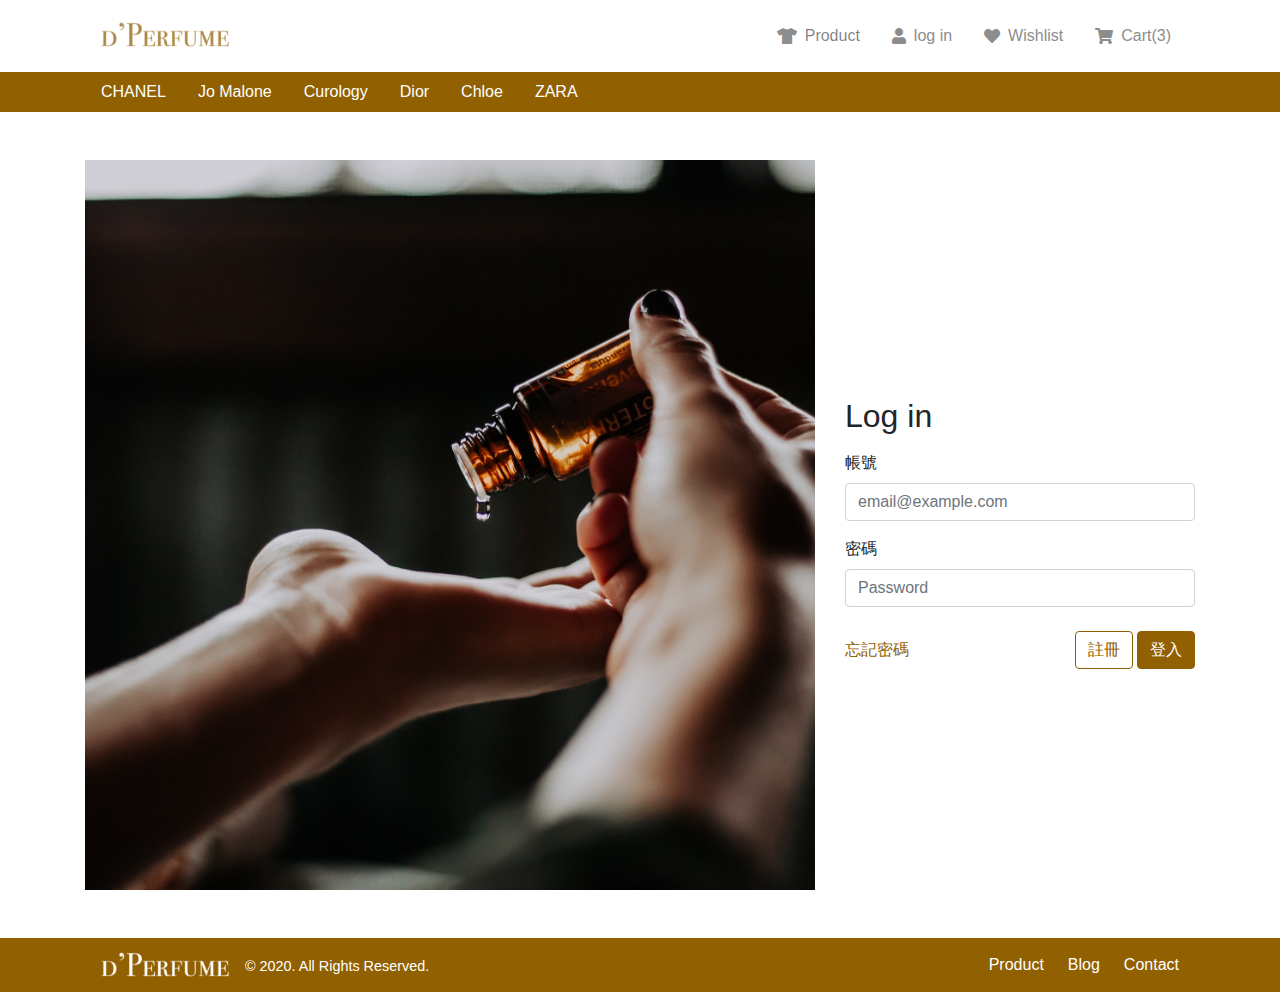
==== commit 429fc9cf: "調整字體大小與製作sold out效果" ====
--- a/login.html
+++ b/login.html
@@ -10,11 +10,10 @@
 </head>
 
 <body>
-
     <!--header-->
     <div class="container">
         <nav class="navbar navbar-expand-lg navbar-light">
-            <h1 class="navbar-brand col-4 logo mt-2">
+            <h1 class="navbar-brand col-6 col-lg-4 logo mt-2">
                 <a href="index.html">d'Perfume</a>
             </h1>
 
@@ -53,7 +52,7 @@
             </div>
         </nav>
     </div>
-
+    
     <!--header 漢堡選單列表-->
     <div class="container-fluid px-0 navbar-collapse collapse" id="navbarTogglerDemo02">
         <ul class="navbar-nav">
@@ -76,7 +75,7 @@
     </div>
 
     <!--品牌選單-->
-    <div class="bg-primary mb-5">
+    <div class="d-none d-lg-block bg-primary mb-5">
         <div class="container">
             <div class="row no-gutters">
                 <ul class="nav list-unstyled">
@@ -104,15 +103,15 @@
     </div>
 
 
-    <div class="container mb-5">
+    <div class="container mb-4 mb-lg-5">
         <div class="row  align-items-center">
-            <div class="col-12 col-md-8">
+            <div class="col-12 col-lg-8">
                 <img class="img-fluid" src="img/login.png" alt="">
             </div>
 
-            <div class="col-12 col-md-4">
+            <div class="col-12 col-lg-4">
                 <div class=" align-items-center">
-                    <h3 class="mb-3">Log in</h3>
+                    <h2 class="mb-3 mt-3">Log in</h2>
                     <form class="align-items-center">
                         <div class="form-group">
                             <label for="exampleInputEmail1">帳號</label>
@@ -130,7 +129,8 @@
                             <a href="#">忘記密碼</a>
                             <div class="button">
                                 <button class="btn btn-outline-primary my-2 my-sm-0" type="button">註冊</button>
-                                <button class="btn btn-primary my-2 my-sm-0" type="button" onclick="location.href='myPage.html'">登入</button>
+                                <button class="btn btn-primary my-2 my-sm-0" type="button"
+                                    onclick="location.href='myPage.html'">登入</button>
                             </div>
                         </div>
                     </form>
@@ -146,7 +146,7 @@
             <nav class="navbar navbar-expand-lg navbar-light">
                 <div class="d-flex align-items-center">
                     <a href="index.html">
-                        <img class="mr-3" src="img/logo_white.png" alt="">
+                        <img class="mr-3" src="img/layout/logo_white.png" alt="">
                     </a>
                     <small class="text-white mt-1">© 2020. All Rights Reserved.</small>
                 </div>
--- a/css/all.css
+++ b/css/all.css
@@ -30,6 +30,7 @@
   --dark: #343a40;
   --black: #000;
   --gray: #8D8D8D;
+  --white: #fff;
   --breakpoint-xs: 0;
   --breakpoint-sm: 576px;
   --breakpoint-md: 768px;
@@ -395,6 +396,21 @@
   font-weight: 300;
 }
 
+.p-s {
+  font-size: 1rem;
+  line-height: 1.5rem;
+}
+
+.p-m {
+  font-size: 1.25rem;
+  line-height: 1.875rem;
+}
+
+.p-l {
+  font-size: 1.5rem;
+  line-height: 2.25rem;
+}
+
 .display-1 {
   font-size: 6rem;
   font-weight: 300;
@@ -428,7 +444,7 @@
 
 small,
 .small {
-  font-size: 80%;
+  font-size: 90%;
   font-weight: 400;
 }
 
@@ -468,7 +484,7 @@
 
 .blockquote-footer {
   display: block;
-  font-size: 80%;
+  font-size: 90%;
   color: #6c757d;
 }
 
@@ -2115,6 +2131,28 @@
 .table-hover .table-gray:hover > td,
 .table-hover .table-gray:hover > th {
   background-color: #d2d2d2;
+}
+
+.table-white,
+.table-white > th,
+.table-white > td {
+  background-color: white;
+}
+
+.table-white th,
+.table-white td,
+.table-white thead th,
+.table-white tbody + tbody {
+  border-color: white;
+}
+
+.table-hover .table-white:hover {
+  background-color: #f2f2f2;
+}
+
+.table-hover .table-white:hover > td,
+.table-hover .table-white:hover > th {
+  background-color: #f2f2f2;
 }
 
 .table-active,
@@ -2449,7 +2487,7 @@
   display: none;
   width: 100%;
   margin-top: 0.25rem;
-  font-size: 80%;
+  font-size: 90%;
   color: #28a745;
 }
 
@@ -2554,7 +2592,7 @@
   display: none;
   width: 100%;
   margin-top: 0.25rem;
-  font-size: 80%;
+  font-size: 90%;
   color: #dc3545;
 }
 
@@ -3190,6 +3228,45 @@
           box-shadow: 0 0 0 0.2rem rgba(158, 158, 158, 0.5);
 }
 
+.btn-white {
+  color: #212529;
+  background-color: #fff;
+  border-color: #fff;
+}
+
+.btn-white:hover {
+  color: #212529;
+  background-color: #ececec;
+  border-color: #e6e6e6;
+}
+
+.btn-white:focus, .btn-white.focus {
+  color: #212529;
+  background-color: #ececec;
+  border-color: #e6e6e6;
+  -webkit-box-shadow: 0 0 0 0.2rem rgba(222, 222, 223, 0.5);
+          box-shadow: 0 0 0 0.2rem rgba(222, 222, 223, 0.5);
+}
+
+.btn-white.disabled, .btn-white:disabled {
+  color: #212529;
+  background-color: #fff;
+  border-color: #fff;
+}
+
+.btn-white:not(:disabled):not(.disabled):active, .btn-white:not(:disabled):not(.disabled).active,
+.show > .btn-white.dropdown-toggle {
+  color: #212529;
+  background-color: #e6e6e6;
+  border-color: #dfdfdf;
+}
+
+.btn-white:not(:disabled):not(.disabled):active:focus, .btn-white:not(:disabled):not(.disabled).active:focus,
+.show > .btn-white.dropdown-toggle:focus {
+  -webkit-box-shadow: 0 0 0 0.2rem rgba(222, 222, 223, 0.5);
+          box-shadow: 0 0 0 0.2rem rgba(222, 222, 223, 0.5);
+}
+
 .btn-outline-primary {
   color: #916000;
   border-color: #916000;
@@ -3528,6 +3605,40 @@
 .show > .btn-outline-gray.dropdown-toggle:focus {
   -webkit-box-shadow: 0 0 0 0.2rem rgba(141, 141, 141, 0.5);
           box-shadow: 0 0 0 0.2rem rgba(141, 141, 141, 0.5);
+}
+
+.btn-outline-white {
+  color: #fff;
+  border-color: #fff;
+}
+
+.btn-outline-white:hover {
+  color: #212529;
+  background-color: #fff;
+  border-color: #fff;
+}
+
+.btn-outline-white:focus, .btn-outline-white.focus {
+  -webkit-box-shadow: 0 0 0 0.2rem rgba(255, 255, 255, 0.5);
+          box-shadow: 0 0 0 0.2rem rgba(255, 255, 255, 0.5);
+}
+
+.btn-outline-white.disabled, .btn-outline-white:disabled {
+  color: #fff;
+  background-color: transparent;
+}
+
+.btn-outline-white:not(:disabled):not(.disabled):active, .btn-outline-white:not(:disabled):not(.disabled).active,
+.show > .btn-outline-white.dropdown-toggle {
+  color: #212529;
+  background-color: #fff;
+  border-color: #fff;
+}
+
+.btn-outline-white:not(:disabled):not(.disabled):active:focus, .btn-outline-white:not(:disabled):not(.disabled).active:focus,
+.show > .btn-outline-white.dropdown-toggle:focus {
+  -webkit-box-shadow: 0 0 0 0.2rem rgba(255, 255, 255, 0.5);
+          box-shadow: 0 0 0 0.2rem rgba(255, 255, 255, 0.5);
 }
 
 .btn-link {
@@ -5822,6 +5933,22 @@
           box-shadow: 0 0 0 0.2rem rgba(141, 141, 141, 0.5);
 }
 
+.badge-white {
+  color: #212529;
+  background-color: #fff;
+}
+
+a.badge-white:hover, a.badge-white:focus {
+  color: #212529;
+  background-color: #e6e6e6;
+}
+
+a.badge-white:focus, a.badge-white.focus {
+  outline: 0;
+  -webkit-box-shadow: 0 0 0 0.2rem rgba(255, 255, 255, 0.5);
+          box-shadow: 0 0 0 0.2rem rgba(255, 255, 255, 0.5);
+}
+
 .jumbotron {
   padding: 2rem 1rem;
   margin-bottom: 2rem;
@@ -6007,6 +6134,20 @@
 
 .alert-gray .alert-link {
   color: #303030;
+}
+
+.alert-white {
+  color: #858585;
+  background-color: white;
+  border-color: white;
+}
+
+.alert-white hr {
+  border-top-color: #f2f2f2;
+}
+
+.alert-white .alert-link {
+  color: #6c6c6c;
 }
 
 @-webkit-keyframes progress-bar-stripes {
@@ -6482,6 +6623,22 @@
   color: #fff;
   background-color: #494949;
   border-color: #494949;
+}
+
+.list-group-item-white {
+  color: #858585;
+  background-color: white;
+}
+
+.list-group-item-white.list-group-item-action:hover, .list-group-item-white.list-group-item-action:focus {
+  color: #858585;
+  background-color: transparent;
+}
+
+.list-group-item-white.list-group-item-action.active {
+  color: #fff;
+  background-color: #858585;
+  border-color: #858585;
 }
 
 .close {
@@ -7506,6 +7663,16 @@
   background-color: #fff !important;
 }
 
+a.bg-white:hover, a.bg-white:focus,
+button.bg-white:hover,
+button.bg-white:focus {
+  background-color: #e6e6e6 !important;
+}
+
+.bg-white {
+  background-color: #fff !important;
+}
+
 .bg-transparent {
   background-color: transparent !important;
 }
@@ -7588,6 +7755,10 @@
 
 .border-gray {
   border-color: #8D8D8D !important;
+}
+
+.border-white {
+  border-color: #fff !important;
 }
 
 .border-white {
@@ -9122,6 +9293,54 @@
   margin-left: 3rem !important;
 }
 
+.m-6 {
+  margin: 6rem !important;
+}
+
+.mt-6,
+.my-6 {
+  margin-top: 6rem !important;
+}
+
+.mr-6,
+.mx-6 {
+  margin-right: 6rem !important;
+}
+
+.mb-6,
+.my-6 {
+  margin-bottom: 6rem !important;
+}
+
+.ml-6,
+.mx-6 {
+  margin-left: 6rem !important;
+}
+
+.m-7 {
+  margin: 7.5rem !important;
+}
+
+.mt-7,
+.my-7 {
+  margin-top: 7.5rem !important;
+}
+
+.mr-7,
+.mx-7 {
+  margin-right: 7.5rem !important;
+}
+
+.mb-7,
+.my-7 {
+  margin-bottom: 7.5rem !important;
+}
+
+.ml-7,
+.mx-7 {
+  margin-left: 7.5rem !important;
+}
+
 .p-0 {
   padding: 0 !important;
 }
@@ -9266,6 +9485,54 @@
   padding-left: 3rem !important;
 }
 
+.p-6 {
+  padding: 6rem !important;
+}
+
+.pt-6,
+.py-6 {
+  padding-top: 6rem !important;
+}
+
+.pr-6,
+.px-6 {
+  padding-right: 6rem !important;
+}
+
+.pb-6,
+.py-6 {
+  padding-bottom: 6rem !important;
+}
+
+.pl-6,
+.px-6 {
+  padding-left: 6rem !important;
+}
+
+.p-7 {
+  padding: 7.5rem !important;
+}
+
+.pt-7,
+.py-7 {
+  padding-top: 7.5rem !important;
+}
+
+.pr-7,
+.px-7 {
+  padding-right: 7.5rem !important;
+}
+
+.pb-7,
+.py-7 {
+  padding-bottom: 7.5rem !important;
+}
+
+.pl-7,
+.px-7 {
+  padding-left: 7.5rem !important;
+}
+
 .m-n1 {
   margin: -0.25rem !important;
 }
@@ -9386,6 +9653,54 @@
   margin-left: -3rem !important;
 }
 
+.m-n6 {
+  margin: -6rem !important;
+}
+
+.mt-n6,
+.my-n6 {
+  margin-top: -6rem !important;
+}
+
+.mr-n6,
+.mx-n6 {
+  margin-right: -6rem !important;
+}
+
+.mb-n6,
+.my-n6 {
+  margin-bottom: -6rem !important;
+}
+
+.ml-n6,
+.mx-n6 {
+  margin-left: -6rem !important;
+}
+
+.m-n7 {
+  margin: -7.5rem !important;
+}
+
+.mt-n7,
+.my-n7 {
+  margin-top: -7.5rem !important;
+}
+
+.mr-n7,
+.mx-n7 {
+  margin-right: -7.5rem !important;
+}
+
+.mb-n7,
+.my-n7 {
+  margin-bottom: -7.5rem !important;
+}
+
+.ml-n7,
+.mx-n7 {
+  margin-left: -7.5rem !important;
+}
+
 .m-auto {
   margin: auto !important;
 }
@@ -9525,6 +9840,44 @@
   .mx-sm-5 {
     margin-left: 3rem !important;
   }
+  .m-sm-6 {
+    margin: 6rem !important;
+  }
+  .mt-sm-6,
+  .my-sm-6 {
+    margin-top: 6rem !important;
+  }
+  .mr-sm-6,
+  .mx-sm-6 {
+    margin-right: 6rem !important;
+  }
+  .mb-sm-6,
+  .my-sm-6 {
+    margin-bottom: 6rem !important;
+  }
+  .ml-sm-6,
+  .mx-sm-6 {
+    margin-left: 6rem !important;
+  }
+  .m-sm-7 {
+    margin: 7.5rem !important;
+  }
+  .mt-sm-7,
+  .my-sm-7 {
+    margin-top: 7.5rem !important;
+  }
+  .mr-sm-7,
+  .mx-sm-7 {
+    margin-right: 7.5rem !important;
+  }
+  .mb-sm-7,
+  .my-sm-7 {
+    margin-bottom: 7.5rem !important;
+  }
+  .ml-sm-7,
+  .mx-sm-7 {
+    margin-left: 7.5rem !important;
+  }
   .p-sm-0 {
     padding: 0 !important;
   }
@@ -9639,6 +9992,44 @@
   .px-sm-5 {
     padding-left: 3rem !important;
   }
+  .p-sm-6 {
+    padding: 6rem !important;
+  }
+  .pt-sm-6,
+  .py-sm-6 {
+    padding-top: 6rem !important;
+  }
+  .pr-sm-6,
+  .px-sm-6 {
+    padding-right: 6rem !important;
+  }
+  .pb-sm-6,
+  .py-sm-6 {
+    padding-bottom: 6rem !important;
+  }
+  .pl-sm-6,
+  .px-sm-6 {
+    padding-left: 6rem !important;
+  }
+  .p-sm-7 {
+    padding: 7.5rem !important;
+  }
+  .pt-sm-7,
+  .py-sm-7 {
+    padding-top: 7.5rem !important;
+  }
+  .pr-sm-7,
+  .px-sm-7 {
+    padding-right: 7.5rem !important;
+  }
+  .pb-sm-7,
+  .py-sm-7 {
+    padding-bottom: 7.5rem !important;
+  }
+  .pl-sm-7,
+  .px-sm-7 {
+    padding-left: 7.5rem !important;
+  }
   .m-sm-n1 {
     margin: -0.25rem !important;
   }
@@ -9734,6 +10125,44 @@
   .mx-sm-n5 {
     margin-left: -3rem !important;
   }
+  .m-sm-n6 {
+    margin: -6rem !important;
+  }
+  .mt-sm-n6,
+  .my-sm-n6 {
+    margin-top: -6rem !important;
+  }
+  .mr-sm-n6,
+  .mx-sm-n6 {
+    margin-right: -6rem !important;
+  }
+  .mb-sm-n6,
+  .my-sm-n6 {
+    margin-bottom: -6rem !important;
+  }
+  .ml-sm-n6,
+  .mx-sm-n6 {
+    margin-left: -6rem !important;
+  }
+  .m-sm-n7 {
+    margin: -7.5rem !important;
+  }
+  .mt-sm-n7,
+  .my-sm-n7 {
+    margin-top: -7.5rem !important;
+  }
+  .mr-sm-n7,
+  .mx-sm-n7 {
+    margin-right: -7.5rem !important;
+  }
+  .mb-sm-n7,
+  .my-sm-n7 {
+    margin-bottom: -7.5rem !important;
+  }
+  .ml-sm-n7,
+  .mx-sm-n7 {
+    margin-left: -7.5rem !important;
+  }
   .m-sm-auto {
     margin: auto !important;
   }
@@ -9870,6 +10299,44 @@
   .mx-md-5 {
     margin-left: 3rem !important;
   }
+  .m-md-6 {
+    margin: 6rem !important;
+  }
+  .mt-md-6,
+  .my-md-6 {
+    margin-top: 6rem !important;
+  }
+  .mr-md-6,
+  .mx-md-6 {
+    margin-right: 6rem !important;
+  }
+  .mb-md-6,
+  .my-md-6 {
+    margin-bottom: 6rem !important;
+  }
+  .ml-md-6,
+  .mx-md-6 {
+    margin-left: 6rem !important;
+  }
+  .m-md-7 {
+    margin: 7.5rem !important;
+  }
+  .mt-md-7,
+  .my-md-7 {
+    margin-top: 7.5rem !important;
+  }
+  .mr-md-7,
+  .mx-md-7 {
+    margin-right: 7.5rem !important;
+  }
+  .mb-md-7,
+  .my-md-7 {
+    margin-bottom: 7.5rem !important;
+  }
+  .ml-md-7,
+  .mx-md-7 {
+    margin-left: 7.5rem !important;
+  }
   .p-md-0 {
     padding: 0 !important;
   }
@@ -9984,6 +10451,44 @@
   .px-md-5 {
     padding-left: 3rem !important;
   }
+  .p-md-6 {
+    padding: 6rem !important;
+  }
+  .pt-md-6,
+  .py-md-6 {
+    padding-top: 6rem !important;
+  }
+  .pr-md-6,
+  .px-md-6 {
+    padding-right: 6rem !important;
+  }
+  .pb-md-6,
+  .py-md-6 {
+    padding-bottom: 6rem !important;
+  }
+  .pl-md-6,
+  .px-md-6 {
+    padding-left: 6rem !important;
+  }
+  .p-md-7 {
+    padding: 7.5rem !important;
+  }
+  .pt-md-7,
+  .py-md-7 {
+    padding-top: 7.5rem !important;
+  }
+  .pr-md-7,
+  .px-md-7 {
+    padding-right: 7.5rem !important;
+  }
+  .pb-md-7,
+  .py-md-7 {
+    padding-bottom: 7.5rem !important;
+  }
+  .pl-md-7,
+  .px-md-7 {
+    padding-left: 7.5rem !important;
+  }
   .m-md-n1 {
     margin: -0.25rem !important;
   }
@@ -10079,6 +10584,44 @@
   .mx-md-n5 {
     margin-left: -3rem !important;
   }
+  .m-md-n6 {
+    margin: -6rem !important;
+  }
+  .mt-md-n6,
+  .my-md-n6 {
+    margin-top: -6rem !important;
+  }
+  .mr-md-n6,
+  .mx-md-n6 {
+    margin-right: -6rem !important;
+  }
+  .mb-md-n6,
+  .my-md-n6 {
+    margin-bottom: -6rem !important;
+  }
+  .ml-md-n6,
+  .mx-md-n6 {
+    margin-left: -6rem !important;
+  }
+  .m-md-n7 {
+    margin: -7.5rem !important;
+  }
+  .mt-md-n7,
+  .my-md-n7 {
+    margin-top: -7.5rem !important;
+  }
+  .mr-md-n7,
+  .mx-md-n7 {
+    margin-right: -7.5rem !important;
+  }
+  .mb-md-n7,
+  .my-md-n7 {
+    margin-bottom: -7.5rem !important;
+  }
+  .ml-md-n7,
+  .mx-md-n7 {
+    margin-left: -7.5rem !important;
+  }
   .m-md-auto {
     margin: auto !important;
   }
@@ -10215,6 +10758,44 @@
   .mx-lg-5 {
     margin-left: 3rem !important;
   }
+  .m-lg-6 {
+    margin: 6rem !important;
+  }
+  .mt-lg-6,
+  .my-lg-6 {
+    margin-top: 6rem !important;
+  }
+  .mr-lg-6,
+  .mx-lg-6 {
+    margin-right: 6rem !important;
+  }
+  .mb-lg-6,
+  .my-lg-6 {
+    margin-bottom: 6rem !important;
+  }
+  .ml-lg-6,
+  .mx-lg-6 {
+    margin-left: 6rem !important;
+  }
+  .m-lg-7 {
+    margin: 7.5rem !important;
+  }
+  .mt-lg-7,
+  .my-lg-7 {
+    margin-top: 7.5rem !important;
+  }
+  .mr-lg-7,
+  .mx-lg-7 {
+    margin-right: 7.5rem !important;
+  }
+  .mb-lg-7,
+  .my-lg-7 {
+    margin-bottom: 7.5rem !important;
+  }
+  .ml-lg-7,
+  .mx-lg-7 {
+    margin-left: 7.5rem !important;
+  }
   .p-lg-0 {
     padding: 0 !important;
   }
@@ -10329,6 +10910,44 @@
   .px-lg-5 {
     padding-left: 3rem !important;
   }
+  .p-lg-6 {
+    padding: 6rem !important;
+  }
+  .pt-lg-6,
+  .py-lg-6 {
+    padding-top: 6rem !important;
+  }
+  .pr-lg-6,
+  .px-lg-6 {
+    padding-right: 6rem !important;
+  }
+  .pb-lg-6,
+  .py-lg-6 {
+    padding-bottom: 6rem !important;
+  }
+  .pl-lg-6,
+  .px-lg-6 {
+    padding-left: 6rem !important;
+  }
+  .p-lg-7 {
+    padding: 7.5rem !important;
+  }
+  .pt-lg-7,
+  .py-lg-7 {
+    padding-top: 7.5rem !important;
+  }
+  .pr-lg-7,
+  .px-lg-7 {
+    padding-right: 7.5rem !important;
+  }
+  .pb-lg-7,
+  .py-lg-7 {
+    padding-bottom: 7.5rem !important;
+  }
+  .pl-lg-7,
+  .px-lg-7 {
+    padding-left: 7.5rem !important;
+  }
   .m-lg-n1 {
     margin: -0.25rem !important;
   }
@@ -10424,6 +11043,44 @@
   .mx-lg-n5 {
     margin-left: -3rem !important;
   }
+  .m-lg-n6 {
+    margin: -6rem !important;
+  }
+  .mt-lg-n6,
+  .my-lg-n6 {
+    margin-top: -6rem !important;
+  }
+  .mr-lg-n6,
+  .mx-lg-n6 {
+    margin-right: -6rem !important;
+  }
+  .mb-lg-n6,
+  .my-lg-n6 {
+    margin-bottom: -6rem !important;
+  }
+  .ml-lg-n6,
+  .mx-lg-n6 {
+    margin-left: -6rem !important;
+  }
+  .m-lg-n7 {
+    margin: -7.5rem !important;
+  }
+  .mt-lg-n7,
+  .my-lg-n7 {
+    margin-top: -7.5rem !important;
+  }
+  .mr-lg-n7,
+  .mx-lg-n7 {
+    margin-right: -7.5rem !important;
+  }
+  .mb-lg-n7,
+  .my-lg-n7 {
+    margin-bottom: -7.5rem !important;
+  }
+  .ml-lg-n7,
+  .mx-lg-n7 {
+    margin-left: -7.5rem !important;
+  }
   .m-lg-auto {
     margin: auto !important;
   }
@@ -10560,6 +11217,44 @@
   .mx-xl-5 {
     margin-left: 3rem !important;
   }
+  .m-xl-6 {
+    margin: 6rem !important;
+  }
+  .mt-xl-6,
+  .my-xl-6 {
+    margin-top: 6rem !important;
+  }
+  .mr-xl-6,
+  .mx-xl-6 {
+    margin-right: 6rem !important;
+  }
+  .mb-xl-6,
+  .my-xl-6 {
+    margin-bottom: 6rem !important;
+  }
+  .ml-xl-6,
+  .mx-xl-6 {
+    margin-left: 6rem !important;
+  }
+  .m-xl-7 {
+    margin: 7.5rem !important;
+  }
+  .mt-xl-7,
+  .my-xl-7 {
+    margin-top: 7.5rem !important;
+  }
+  .mr-xl-7,
+  .mx-xl-7 {
+    margin-right: 7.5rem !important;
+  }
+  .mb-xl-7,
+  .my-xl-7 {
+    margin-bottom: 7.5rem !important;
+  }
+  .ml-xl-7,
+  .mx-xl-7 {
+    margin-left: 7.5rem !important;
+  }
   .p-xl-0 {
     padding: 0 !important;
   }
@@ -10674,6 +11369,44 @@
   .px-xl-5 {
     padding-left: 3rem !important;
   }
+  .p-xl-6 {
+    padding: 6rem !important;
+  }
+  .pt-xl-6,
+  .py-xl-6 {
+    padding-top: 6rem !important;
+  }
+  .pr-xl-6,
+  .px-xl-6 {
+    padding-right: 6rem !important;
+  }
+  .pb-xl-6,
+  .py-xl-6 {
+    padding-bottom: 6rem !important;
+  }
+  .pl-xl-6,
+  .px-xl-6 {
+    padding-left: 6rem !important;
+  }
+  .p-xl-7 {
+    padding: 7.5rem !important;
+  }
+  .pt-xl-7,
+  .py-xl-7 {
+    padding-top: 7.5rem !important;
+  }
+  .pr-xl-7,
+  .px-xl-7 {
+    padding-right: 7.5rem !important;
+  }
+  .pb-xl-7,
+  .py-xl-7 {
+    padding-bottom: 7.5rem !important;
+  }
+  .pl-xl-7,
+  .px-xl-7 {
+    padding-left: 7.5rem !important;
+  }
   .m-xl-n1 {
     margin: -0.25rem !important;
   }
@@ -10768,6 +11501,44 @@
   .ml-xl-n5,
   .mx-xl-n5 {
     margin-left: -3rem !important;
+  }
+  .m-xl-n6 {
+    margin: -6rem !important;
+  }
+  .mt-xl-n6,
+  .my-xl-n6 {
+    margin-top: -6rem !important;
+  }
+  .mr-xl-n6,
+  .mx-xl-n6 {
+    margin-right: -6rem !important;
+  }
+  .mb-xl-n6,
+  .my-xl-n6 {
+    margin-bottom: -6rem !important;
+  }
+  .ml-xl-n6,
+  .mx-xl-n6 {
+    margin-left: -6rem !important;
+  }
+  .m-xl-n7 {
+    margin: -7.5rem !important;
+  }
+  .mt-xl-n7,
+  .my-xl-n7 {
+    margin-top: -7.5rem !important;
+  }
+  .mr-xl-n7,
+  .mx-xl-n7 {
+    margin-right: -7.5rem !important;
+  }
+  .mb-xl-n7,
+  .my-xl-n7 {
+    margin-bottom: -7.5rem !important;
+  }
+  .ml-xl-n7,
+  .mx-xl-n7 {
+    margin-left: -7.5rem !important;
   }
   .m-xl-auto {
     margin: auto !important;
@@ -11004,6 +11775,14 @@
   color: #676767 !important;
 }
 
+.text-white {
+  color: #fff !important;
+}
+
+a.text-white:hover, a.text-white:focus {
+  color: #d9d9d9 !important;
+}
+
 .text-body {
   color: #212529 !important;
 }
@@ -11129,22 +11908,7 @@
   }
 }
 
-.banner {
-  background-image: url(../img/banner.png);
-  background-repeat: no-repeat;
-  background-position: center;
-  background-size: cover;
-  height: 870px;
-}
-
-.banner .row {
-  height: 870px;
-  -webkit-box-align: center;
-      -ms-flex-align: center;
-          align-items: center;
-}
-
-.banner .row .bannerButton {
+.bannerButton {
   border: 2px solid;
   border-radius: 30px;
   font-size: 22px;
@@ -11159,29 +11923,33 @@
   padding: 5px 30px 5px 30px;
 }
 
-.footerBanner {
-  background-image: url(../img/footerBanner.png);
-  background-repeat: no-repeat;
-  background-position: center;
-  background-size: cover;
-  height: 600px;
-}
-
-.footerBanner .row {
-  height: 500px;
-}
-
-.footerBanner .emailSub input {
-  border: 2px solid #916000;
-  padding: 29px 20px 30px 20px;
-}
-
-.footerBanner .emailSub button {
-  padding: 18px 26px 18px 26px;
+.soldOut:hover .overlay {
+  opacity: 30%;
+}
+
+.soldOut .overlay {
+  position: absolute;
+  top: 0;
+  bottom: 0;
+  height: 540px;
+  width: 350px;
+  opacity: 0;
+  -webkit-transition: .5s ease;
+  transition: .5s ease;
+  background-color: black;
+  cursor: pointer;
+}
+
+.soldOut .soldoutText {
+  position: absolute;
+  top: 50%;
+  left: 50%;
+  -webkit-transform: translate(-50%, -50%);
+  transform: translate(-50%, -50%);
 }
 
 .logo {
-  background-image: url(../img/Logo.png);
+  background-image: url(../img/layout/Logo.png);
   background-repeat: no-repeat;
 }
 
@@ -11206,6 +11974,15 @@
   border-radius: 50%;
 }
 
+.emailSub input {
+  border: 2px solid #916000;
+  padding: 29px 20px 30px 20px;
+}
+
+.emailSub button {
+  padding: 18px 26px 18px 26px;
+}
+
 a:hover {
   text-decoration: none;
 }
@@ -11215,7 +11992,7 @@
 }
 
 .page-link:hover {
-  background: #916000;
+  background-color: #916000;
   color: white;
 }
 
@@ -11232,9 +12009,11 @@
   border: 1px solid #916000;
 }
 
-@media (max-width: 768px) {
-  .warnText {
-    display: none;
-  }
+.custom-checkbox .custom-control-input:checked ~ .custom-control-label::before {
+  background-color: #916000;
+}
+
+.formButton {
+  padding: 8px 48px 8px 48px;
 }
 /*# sourceMappingURL=all.css.map */